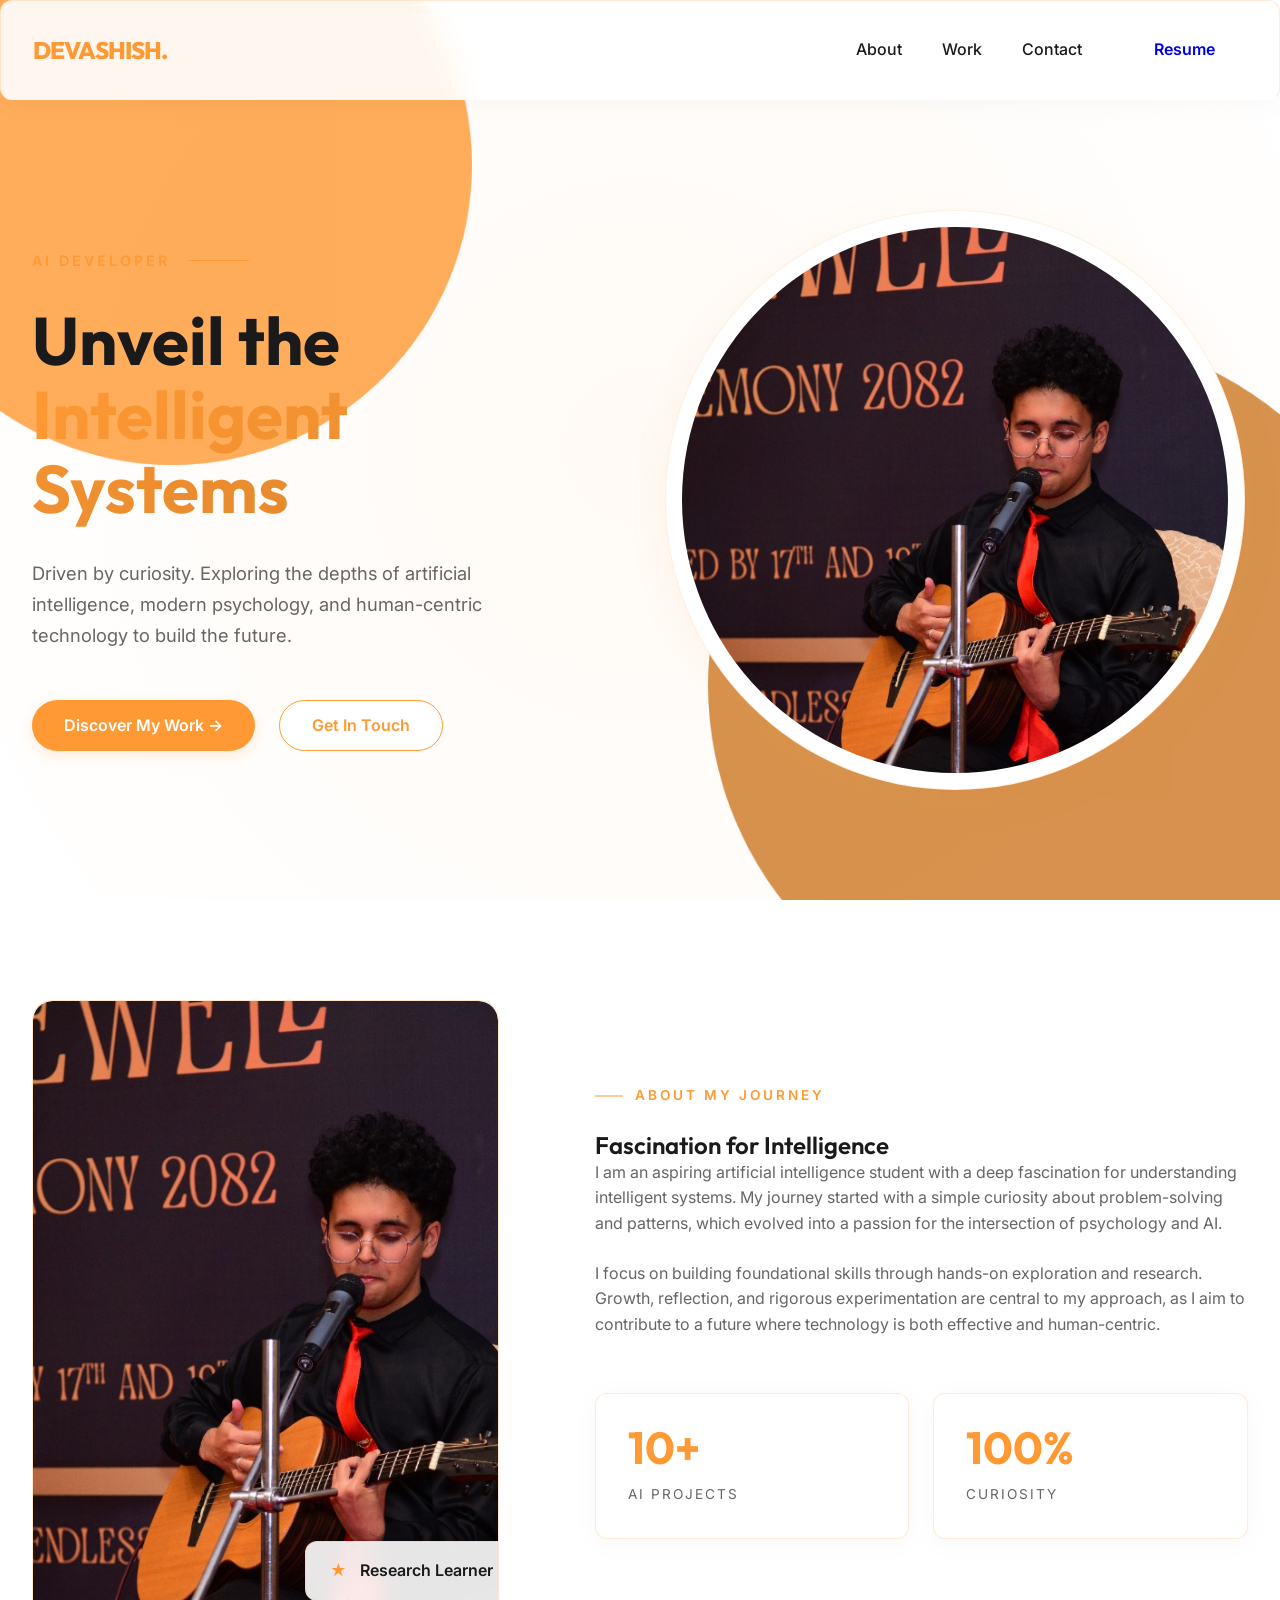
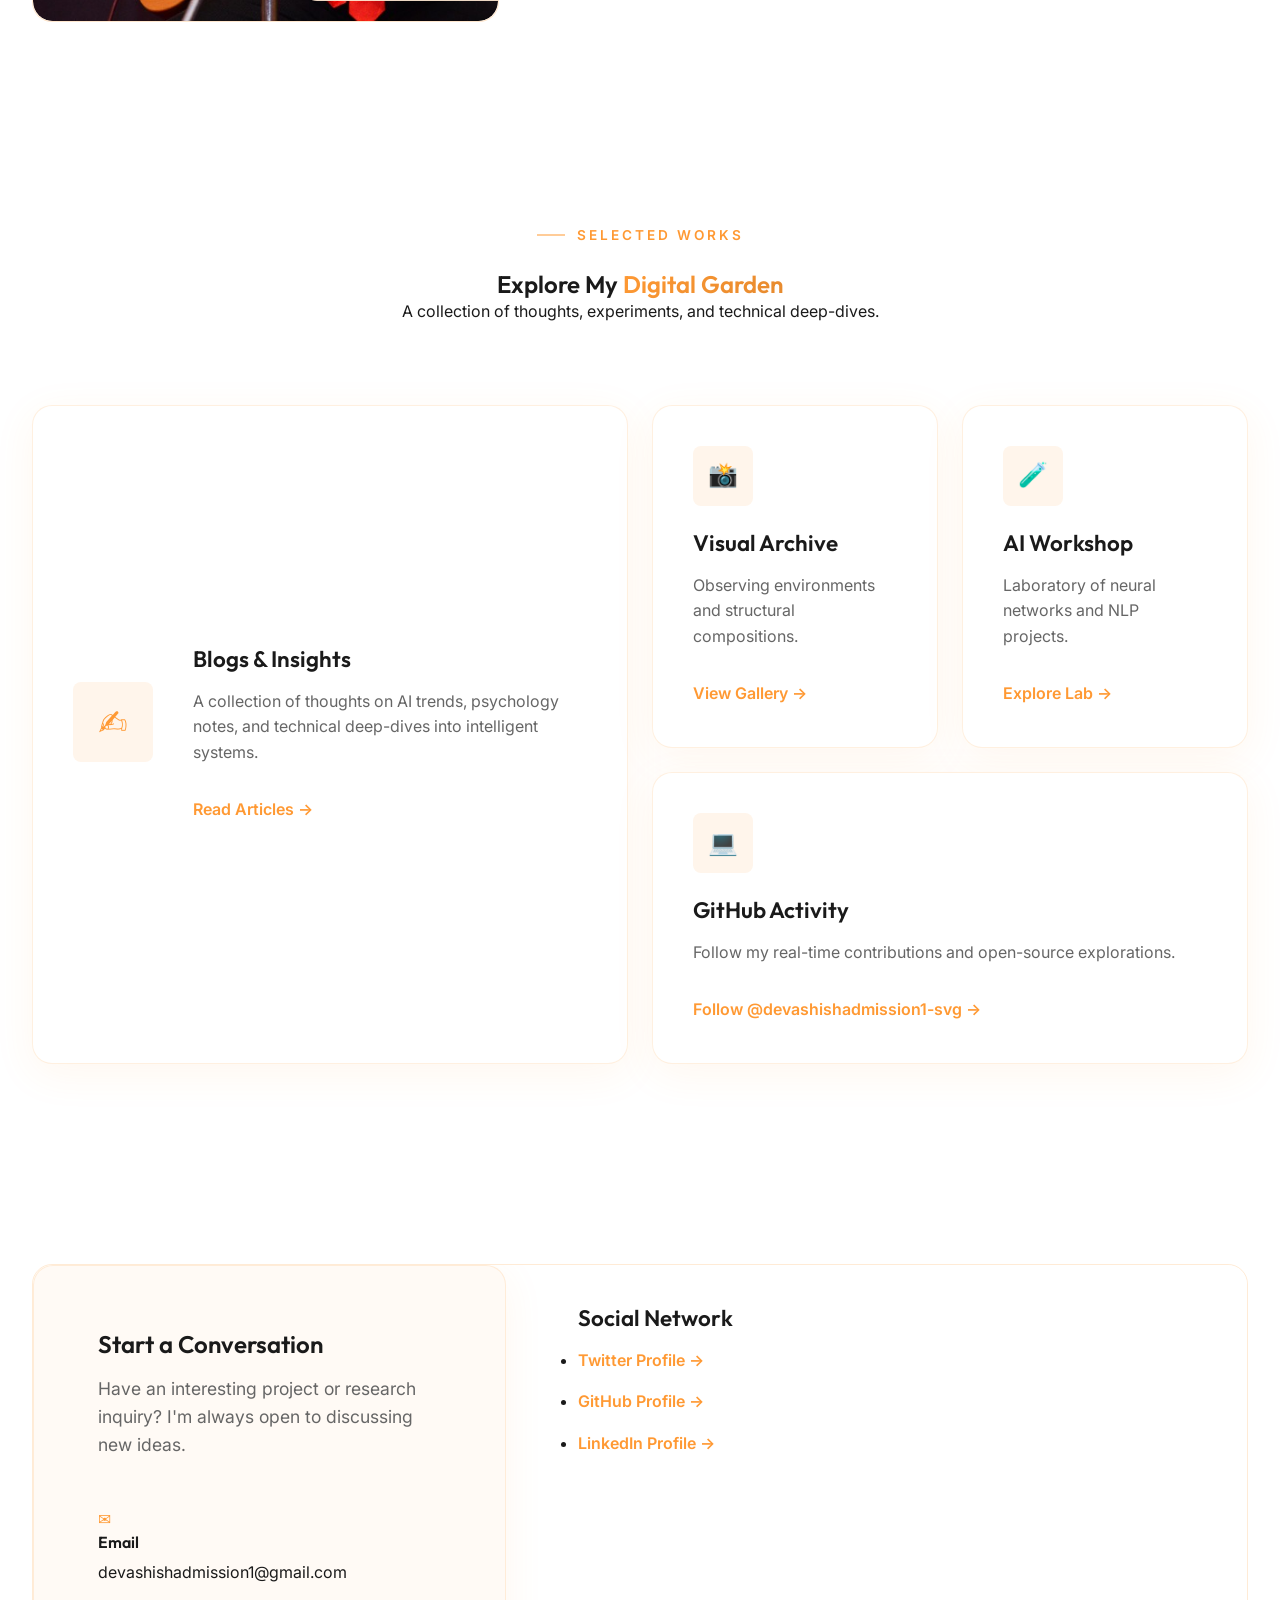
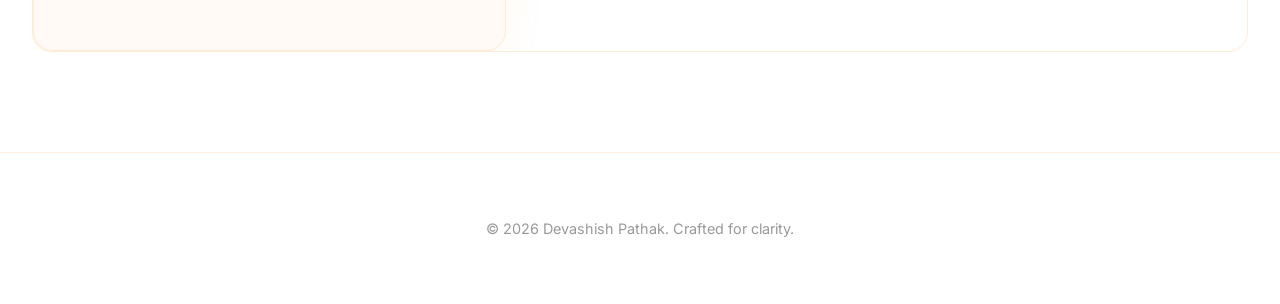
==== index.html @ caf0ba59 "feat: Implement Python-powered admin portal with blog and photo upload capabilities" ====
<!DOCTYPE html>
<html lang="en">

<head>
    <meta charset="UTF-8">
    <meta name="viewport" content="width=device-width, initial-scale=1.0">
    <title>Devashish Pathak | AI Developer & Research Learner</title>
    <meta name="description"
        content="Personal portfolio of Devashish Pathak, an AI Developer and Research Learner exploring intelligent systems.">
    
    <link rel="preconnect" href="https://fonts.googleapis.com">
    <link rel="preconnect" href="https://fonts.gstatic.com" crossorigin>
    <link href="https://fonts.googleapis.com/css2?family=Outfit:wght@400;600;700&family=Inter:wght@400;500;600&display=swap" rel="stylesheet">
    <link rel="stylesheet" href="css/style.css">
</head>

<body>

    <!-- Saffron Floating Orbs Background -->
    <div class="background-effects">
        <div class="glow-orb orb-1"></div>
        <div class="glow-orb orb-2"></div>
        <div class="glow-orb orb-3"></div>
    </div>

    <!-- Navigation -->
    <nav class="navbar glass-effect" id="navbar">
        <div class="nav-content container">
            <a href="#" class="logo">DEVASHISH.</a>
            <div class="nav-links">
                <a href="#about" class="nav-item">About</a>
                <a href="#projects" class="nav-item">Work</a>
                <a href="#contact" class="nav-item">Contact</a>
                <a href="#resume" class="btn btn-res">Resume</a>
            </div>
            <button class="mobile-menu-btn">☰</button>
        </div>
    </nav>

    <!-- Hero Section -->
    <section class="hero" id="home">
        <div class="container hero-container">
            <div class="hero-content">
                <div class="subtitle-wrapper fade-in-up">
                    <span class="subtitle">AI Developer</span>
                    <div class="subtitle-line"></div>
                </div>
                <h1 class="title fade-in-up delay-1">Unveil the <br><span class="text-gradient">Intelligent Systems</span>
                </h1>
                <p class="description fade-in-up delay-2">Driven by curiosity. Exploring the depths of artificial intelligence, modern psychology, and human-centric technology to build the future.</p>
                <div class="hero-actions fade-in-up delay-3">
                    <a href="#projects" class="btn btn-primary">Discover My Work →</a>
                    <a href="#contact" class="btn btn-secondary">Get In Touch</a>
                </div>
            </div>
            <div class="hero-visual fade-in delay-2">
                <div class="image-wrapper bento-card">
                    <img src="assets/devashish.jpg" alt="Devashish Pathak" class="hero-img">
                </div>
            </div>
        </div>
    </section>

    <!-- About Section -->
    <section class="about section-padding" id="about">
        <div class="container relative">
            <div class="about-grid">
                <div class="about-image-col fade-in-up">
                    <div class="image-card glass-border">
                        <img src="assets/devashish.jpg" alt="Devashish Pathak" class="profile-img">
                        <div class="floating-badge glass-effect">
                            <span class="text-saffron">★</span>
                            <span>Research Learner</span>
                        </div>
                    </div>
                </div>
                <div class="about-content fade-in-up delay-1">
                    <span class="section-tag">About My Journey</span>
                    <h2 class="section-title text-left">Fascination for Intelligence</h2>
                    <p class="about-text">
                        I am an aspiring artificial intelligence student with a deep fascination for understanding intelligent systems. My journey started with a simple curiosity about problem-solving and patterns, which evolved into a passion for the intersection of psychology and AI.
                    </p>
                    <p class="about-text">
                        I focus on building foundational skills through hands-on exploration and research. Growth, reflection, and rigorous experimentation are central to my approach, as I aim to contribute to a future where technology is both effective and human-centric.
                    </p>
                    <div class="stats-grid">
                        <div class="stat-box glass-effect">
                            <span class="stat-number">10+</span>
                            <span class="stat-label">AI Projects</span>
                        </div>
                        <div class="stat-box glass-effect">
                            <span class="stat-number">100%</span>
                            <span class="stat-label">Curiosity</span>
                        </div>
                    </div>
                </div>
            </div>
        </div>
    </section>

    <!-- Projects Section -->
    <section class="services section-padding" id="projects">
        <div class="container">
            <div class="section-header text-center fade-in-up">
                <span class="section-tag">Selected Works</span>
                <h2 class="section-title">Explore My <span class="text-gradient">Digital Garden</span></h2>
                <p class="section-desc">A collection of thoughts, experiments, and technical deep-dives.</p>
            </div>

            <div class="bento-grid-services">
                <!-- Large Feature Card -->
                <div class="bento-card service-card-large fade-in-up delay-1">
                    <div class="service-icon">✍️</div>
                    <div class="service-content">
                        <h3>Blogs & Insights</h3>
                        <p>A collection of thoughts on AI trends, psychology notes, and technical deep-dives into intelligent systems.</p>
                        <a href="blog.html" class="service-link">Read Articles →</a>
                    </div>
                </div>

                <!-- Small Grid Items -->
                <div class="bento-card service-card-small fade-in-up delay-2">
                    <div class="service-icon">📸</div>
                    <h3>Visual Archive</h3>
                    <p>Observing environments and structural compositions.</p>
                    <a href="gallery.html" class="service-link">View Gallery →</a>
                </div>

                <div class="bento-card service-card-small fade-in-up delay-3">
                    <div class="service-icon">🧪</div>
                    <h3>AI Workshop</h3>
                    <p>Laboratory of neural networks and NLP projects.</p>
                    <a href="ai-workshop.html" class="service-link">Explore Lab →</a>
                </div>

                <!-- Medium Feature Card -->
                <div class="bento-card service-card-medium fade-in-up delay-4">
                    <div class="service-icon">💻</div>
                    <div class="service-content">
                        <h3>GitHub Activity</h3>
                        <p>Follow my real-time contributions and open-source explorations.</p>
                        <a href="https://github.com/devashishadmission1-svg" target="_blank" class="service-link">Follow @devashishadmission1-svg →</a>
                    </div>
                </div>
            </div>
        </div>
    </section>

    <!-- Contact Section -->
    <section class="contact section-padding" id="contact">
        <div class="container">
            <div class="contact-wrapper glass-border fade-in-up">
                <div class="contact-info">
                    <h2 class="section-title" style="margin-bottom: 1rem; text-align: left;">Start a Conversation</h2>
                    <p class="contact-desc">Have an interesting project or research inquiry? I'm always open to discussing new ideas.</p>
                    <div class="contact-methods">
                        <div class="method">
                            <span class="text-saffron">✉</span>
                            <div>
                                <h4 style="margin-bottom: 0.5rem;">Email</h4>
                                <a href="mailto:devashishadmission1@gmail.com" style="color: var(--text-main); text-decoration: none;">devashishadmission1@gmail.com</a>
                            </div>
                        </div>
                    </div>
                </div>
                
                <div class="bento-card" style="border: none; box-shadow: none;">
                    <h3 style="margin-bottom: 1rem;">Social Network</h3>
                    <ul style="display: flex; flex-direction: column; gap: 1rem;">
                        <li><a href="https://x.com/dewaxishbm" target="_blank" class="service-link">Twitter Profile →</a></li>
                        <li><a href="https://github.com/devashishadmission1-svg" target="_blank" class="service-link">GitHub Profile →</a></li>
                        <li><a href="https://www.linkedin.com/in/devashish-pathak-52a3b330b/" target="_blank" class="service-link">LinkedIn Profile →</a></li>
                    </ul>
                </div>
            </div>
        </div>
    </section>

    <!-- Footer -->
    <footer style="padding: 4rem 0; border-top: 1px solid var(--card-border); text-align: center; color: var(--text-dim); font-size: 0.9rem;">
        <div class="container">
            <p><a href="login.html" style="color: inherit; text-decoration: none;">&copy; 2026 Devashish Pathak</a>. Crafted for clarity.</p>
        </div>
    </footer>

    <script src="js/main.js"></script>
</body>

</html>
---- css/style.css ----
/* ==========================================================================
   Base Styles & Variables (Saffron Minimalist)
   ========================================================================== */

@import url('https://fonts.googleapis.com/css2?family=Outfit:wght@400;600;700&family=Inter:wght@400;500;600&display=swap');

:root {
    /* Clean Saffron Palette */
    --saffron: #FF9933;
    --saffron-hover: #E68A2E;
    --saffron-dark: #CC7722;
    --saffron-light: #FFF5EB;

    --bg-primary: #FFFFFF;
    --bg-secondary: #FFFAF5;
    --bg-tertiary: #FFF2E6;

    /* Text Colors */
    --text-main: #1A1A1A;
    --text-muted: #666666;
    --text-dim: #999999;
    --text-on-saffron: #FFFFFF;

    /* Minimalist UI Tokens */
    --card-bg: #FFFFFF;
    --card-border: rgba(255, 153, 51, 0.15);
    --card-shadow: 0 10px 40px rgba(255, 153, 51, 0.08);

    --glass-bg: rgba(255, 255, 255, 0.9);
    --glass-border: rgba(255, 153, 51, 0.2);
    --glass-blur: blur(12px);

    /* Layout & Typography */
    --font-heading: 'Outfit', -apple-system, sans-serif;
    --font-body: 'Inter', system-ui, -apple-system, sans-serif;

    --container-width: 1300px;
    --border-radius-lg: 20px;
    --border-radius-md: 12px;
    --border-radius-sm: 8px;

    /* Animations & Transitions */
    --transition-smooth: all 0.4s cubic-bezier(0.23, 1, 0.32, 1);
    --transition-fast: all 0.2s ease;
}

* {
    margin: 0;
    padding: 0;
    box-sizing: border-box;
    -webkit-font-smoothing: antialiased;
    -moz-osx-font-smoothing: grayscale;
}

html {
    scroll-behavior: smooth;
    font-size: 16px;
}

body {
    font-family: var(--font-body);
    color: var(--text-main);
    background-color: var(--bg-primary);
    line-height: 1.6;
    overflow-x: hidden;
    position: relative;
}

/* Background Effects (Saffron Glow) */
.background-effects {
    position: fixed;
    top: 0;
    left: 0;
    width: 100vw;
    height: 100vh;
    z-index: -1;
    pointer-events: none;
    background: radial-gradient(circle at 50% 50%, #FFFAF5 0%, #FFFFFF 100%);
    overflow: hidden;
}

.glow-orb {
    position: absolute;
    border-radius: 50%;
    will-change: transform;
    pointer-events: none;
    transform: translateZ(0);
    animation: floatOrb 25s infinite alternate ease-in-out;
}

.orb-1 {
    top: -15%;
    left: -10%;
    width: 600px;
    height: 600px;
    background: var(--saffron);
    opacity: 0.8;
}

.orb-2 {
    bottom: -15%;
    right: -10%;
    width: 700px;
    height: 700px;
    background: var(--saffron-dark);
    animation-delay: -7s;
    opacity: 0.8;
}

.orb-3 {
    top: 30%;
    left: 55%;
    width: 500px;
    height: 500px;
    background: var(--saffron-light);
    animation-delay: -12s;
    opacity: 0.8;
}

@keyframes floatOrb {
    0% { transform: translate(0, 0) scale(1); }
    50% { transform: translate(50px, -50px) scale(1.1); }
    100% { transform: translate(-30px, 40px) scale(0.9); }
}

/* Typography elements */
h1, h2, h3, h4, h5, h6 {
    font-family: var(--font-heading);
    font-weight: 600;
    line-height: 1.2;
}

.text-saffron { color: var(--saffron); }
.text-gradient {
    background: linear-gradient(135deg, var(--saffron), var(--saffron-hover));
    -webkit-background-clip: text;
    background-clip: text;
    -webkit-text-fill-color: transparent;
}

.logo {
    font-size: 1.5rem;
    font-weight: 800;
    letter-spacing: -1px;
    color: var(--saffron);
    text-decoration: none;
    font-family: var(--font-heading);
    transition: var(--transition-smooth);
}

.logo:hover {
    color: var(--saffron-hover);
}

.container {
    max-width: var(--container-width);
    margin: 0 auto;
    padding: 0 2rem;
}

.section-padding {
    padding: 100px 0;
}

/* Glassmorphism System */
.glass-effect {
    background: var(--glass-bg);
    backdrop-filter: var(--glass-blur);
    -webkit-backdrop-filter: var(--glass-blur);
    border: 1px solid var(--glass-border);
    box-shadow: 0 4px 30px rgba(0, 0, 0, 0.03);
    border-radius: var(--border-radius-md);
}

.glass-border {
    border: 1px solid var(--glass-border);
    border-radius: var(--border-radius-lg);
    overflow: hidden;
}

/* Bento Grid Core */
.bento-card {
    background: var(--card-bg);
    border: 1px solid var(--card-border);
    border-radius: var(--border-radius-lg);
    padding: 2.5rem;
    transition: var(--transition-smooth);
    position: relative;
    overflow: hidden;
    display: flex;
    flex-direction: column;
    box-shadow: var(--card-shadow);
}

.bento-card:hover {
    border-color: var(--saffron);
    transform: translateY(-8px);
    box-shadow: 0 20px 50px rgba(255, 153, 51, 0.12);
}

/* Buttons */
.btn {
    display: inline-flex;
    align-items: center;
    justify-content: center;
    padding: 12px 32px;
    font-family: var(--font-body);
    font-weight: 600;
    font-size: 1rem;
    border-radius: 99px;
    text-decoration: none;
    cursor: pointer;
    transition: var(--transition-smooth);
    border: none;
    gap: 12px;
}

.btn-primary {
    background: var(--saffron);
    color: var(--text-on-saffron);
    box-shadow: 0 4px 15px rgba(255, 153, 51, 0.2);
}

.btn-primary:hover {
    transform: translateY(-2px);
    background: var(--saffron-hover);
    box-shadow: 0 8px 25px rgba(255, 153, 51, 0.35);
}

.btn-secondary {
    background: var(--bg-primary);
    color: var(--saffron);
    border: 1px solid var(--saffron);
}

.btn-secondary:hover {
    background: var(--saffron-light);
    transform: translateY(-2px);
}

/* Navigation */
.navbar {
    position: fixed;
    top: 0;
    left: 0;
    width: 100%;
    z-index: 1000;
    padding: 1.5rem 0;
    transition: var(--transition-smooth);
    border-bottom: 1px solid transparent;
}

.navbar.scrolled {
    padding: 1rem 0;
    background: var(--glass-bg);
    backdrop-filter: var(--glass-blur);
    -webkit-backdrop-filter: var(--glass-blur);
    border-bottom: 1px solid var(--card-border);
}

.nav-content {
    display: flex;
    justify-content: space-between;
    align-items: center;
}

.nav-links {
    display: flex;
    gap: 2.5rem;
    align-items: center;
}

.nav-item {
    color: var(--text-main);
    text-decoration: none;
    font-size: 1rem;
    font-weight: 500;
    position: relative;
    transition: var(--transition-fast);
}

.nav-item:hover { color: var(--saffron); }

.nav-item::after {
    content: '';
    position: absolute;
    bottom: -6px;
    left: 0;
    width: 0;
    height: 2px;
    background: var(--saffron);
    transition: var(--transition-smooth);
}

.nav-item:hover::after { width: 100%; }

.mobile-menu-btn {
    display: none;
    font-size: 1.5rem;
    background: transparent;
    cursor: pointer;
    border: none;
}

/* Hero Section */
.hero {
    min-height: 100vh;
    display: flex;
    align-items: center;
    padding-top: 100px;
}

.hero-container {
    display: grid;
    grid-template-columns: 1fr 1.1fr;
    gap: 6rem;
    align-items: center;
}

.subtitle-wrapper {
    display: flex;
    align-items: center;
    gap: 1.2rem;
    margin-bottom: 2rem;
}

.subtitle {
    font-family: var(--font-body);
    color: var(--saffron);
    font-size: 0.9rem;
    text-transform: uppercase;
    letter-spacing: 3px;
    font-weight: 600;
}

.subtitle-line {
    height: 1px;
    width: 60px;
    background: var(--saffron);
}

.title {
    font-size: 4.2rem;
    margin-bottom: 2rem;
    color: var(--text-main);
    line-height: 1.1;
    font-weight: 700;
}

.description {
    font-size: 1.15rem;
    color: var(--text-muted);
    margin-bottom: 3rem;
    max-width: 540px;
    line-height: 1.7;
}

.hero-actions {
    display: flex;
    gap: 1.5rem;
}

.hero-visual {
    position: relative;
    width: 100%;
    max-width: 580px;
    justify-self: center;
}

.hero-visual .image-wrapper {
    aspect-ratio: 1;
    border-radius: 50%;
    padding: 1rem;
}

.hero-img {
    width: 100%;
    height: 100%;
    object-fit: cover;
    border-radius: 50%;
    box-shadow: var(--shadow-lg);
}

/* About Grid */
.about-grid {
    display: grid;
    grid-template-columns: 5fr 7fr;
    gap: 6rem;
    align-items: center;
}

.image-card {
    position: relative;
    border-radius: var(--border-radius-lg);
    background: var(--bg-secondary);
}

.profile-img {
    width: 100%;
    display: block;
    border-radius: inherit;
    object-fit: cover;
    aspect-ratio: 3/4;
}

.floating-badge {
    position: absolute;
    bottom: 20px;
    right: -20px;
    padding: 1rem 1.5rem;
    display: flex;
    align-items: center;
    gap: 0.8rem;
    font-weight: 600;
    z-index: 2;
}

.section-tag {
    display: inline-block;
    color: var(--saffron);
    font-family: var(--font-body);
    text-transform: uppercase;
    letter-spacing: 3px;
    font-size: 0.85rem;
    font-weight: 600;
    margin-bottom: 1.5rem;
    position: relative;
    padding-left: 2.5rem;
}

.section-tag::before {
    content: '';
    position: absolute;
    left: 0;
    top: 50%;
    transform: translateY(-50%);
    width: 1.8rem;
    height: 1px;
    background: var(--saffron);
}

.about-text {
    margin-bottom: 1.5rem;
    color: var(--text-muted);
}

.stats-grid {
    display: grid;
    grid-template-columns: repeat(2, 1fr);
    gap: 1.5rem;
    margin-top: 3.5rem;
}

.stat-box {
    padding: 2rem;
    text-align: left;
}

.stat-number {
    display: block;
    font-family: var(--font-heading);
    font-size: 2.8rem;
    color: var(--saffron);
    font-weight: 700;
    line-height: 1;
    margin-bottom: 0.6rem;
}

.stat-label {
    font-size: 0.85rem;
    color: var(--text-muted);
    text-transform: uppercase;
    letter-spacing: 2px;
}

/* Services / Projects Bento Grid */
.section-header {
    margin-bottom: 5rem;
    text-align: center;
}

.bento-grid-services {
    display: grid;
    grid-template-columns: repeat(4, 1fr);
    grid-template-rows: repeat(2, auto);
    gap: 1.5rem;
}

.service-card-large {
    grid-column: span 2;
    grid-row: span 2;
    display: flex;
    flex-direction: row;
    align-items: center;
    gap: 2.5rem;
}

.service-card-small { grid-column: span 1; }
.service-card-medium { grid-column: span 2; }

.service-icon {
    width: 60px;
    height: 60px;
    border-radius: var(--border-radius-sm);
    background: var(--saffron-light);
    display: flex;
    justify-content: center;
    align-items: center;
    color: var(--saffron);
    font-size: 1.5rem;
    margin-bottom: 1.5rem;
    flex-shrink: 0;
}

.service-card-large .service-icon {
    width: 80px;
    height: 80px;
    font-size: 2.2rem;
}

.bento-card h3 {
    font-size: 1.4rem;
    margin-bottom: 1rem;
    color: var(--text-main);
    font-weight: 600;
}

.bento-card p {
    color: var(--text-muted);
    margin-bottom: 2rem;
    font-size: 1rem;
}

.service-link {
    display: inline-flex;
    align-items: center;
    gap: 0.8rem;
    color: var(--saffron);
    text-decoration: none;
    font-weight: 600;
    transition: var(--transition-smooth);
    margin-top: auto;
}

.service-link:hover { gap: 1.2rem; }

/* Contact Section */
.contact-wrapper {
    display: grid;
    grid-template-columns: 0.8fr 1.2fr;
    gap: 2rem;
}

.contact-info {
    padding: 4rem;
    background: var(--bg-secondary);
    border-radius: var(--border-radius-lg);
    border: 1px solid var(--card-border);
    box-shadow: var(--card-shadow);
}

.contact-desc {
    color: var(--text-muted);
    margin-bottom: 3rem;
    font-size: 1.1rem;
}

.contact-methods {
    display: flex;
    flex-direction: column;
    gap: 2rem;
}

/* Animations */
.fade-in-up {
    animation: fadeInUp 1s forwards;
    opacity: 0;
}

.delay-1 { animation-delay: 0.2s; }
.delay-2 { animation-delay: 0.4s; }
.delay-3 { animation-delay: 0.6s; }

@keyframes fadeInUp {
    from { opacity: 0; transform: translateY(30px); }
    to { opacity: 1; transform: translateY(0); }
}

@keyframes fadeIn {
    from { opacity: 0; }
    to { opacity: 1; }
}

/* Responsive Overrides */
@media (max-width: 1024px) {
    .container { padding: 0 2rem; }
    .hero-container { grid-template-columns: 1fr; text-align: center; gap: 3rem; }
    .subtitle-wrapper { justify-content: center; }
    .hero-actions { justify-content: center; }
    .about-grid { grid-template-columns: 1fr; }
    .bento-grid-services { grid-template-columns: repeat(2, 1fr); }
    .contact-wrapper { grid-template-columns: 1fr; }
}

@media (max-width: 768px) {
    .bento-grid-services { grid-template-columns: 1fr; }
    .service-card-large, .service-card-medium { grid-column: span 1; flex-direction: column; align-items: flex-start; }
    .title { font-size: 3rem; }
}

/* ==========================================================================
   Dashboard & Admin Portal Styles
   ========================================================================== */

.minimal-input, .minimal-textarea {
    width: 100%;
    padding: 1.2rem 1.5rem;
    border: 1px solid var(--card-border);
    border-radius: var(--border-radius-md);
    background: var(--bg-secondary);
    font-family: var(--font-body);
    font-size: 1rem;
    color: var(--text-main);
    transition: var(--transition-smooth);
    outline: none;
}

.minimal-input:focus, .minimal-textarea:focus {
    border-color: var(--saffron);
    background: var(--bg-primary);
    box-shadow: 0 0 0 4px rgba(255, 153, 51, 0.1);
}

.dashboard-container {
    max-width: 900px;
    margin: 4rem auto;
    padding: 3rem;
    background: var(--card-bg);
    border-radius: var(--border-radius-lg);
    box-shadow: var(--card-shadow);
    border: 1px solid var(--card-border);
}

.stats-overview {
    display: grid;
    grid-template-columns: repeat(auto-fit, minmax(200px, 1fr));
    gap: 1.5rem;
    margin-bottom: 3rem;
}

.stat-card {
    padding: 2rem;
    background: var(--bg-secondary);
    border-radius: var(--border-radius-md);
    text-align: center;
    border: 1px solid var(--card-border);
}

.stat-card h4 {
    font-size: 0.85rem;
    color: var(--text-dim);
    text-transform: uppercase;
    letter-spacing: 1px;
    margin-bottom: 0.5rem;
}

.stat-card .value {
    font-size: 2rem;
    font-weight: 700;
    color: var(--saffron);
}

.tab-btn {
    padding: 1rem 2rem;
    background: transparent;
    border: none;
    border-bottom: 2px solid transparent;
    color: var(--text-muted);
    font-weight: 600;
    cursor: pointer;
    transition: var(--transition-fast);
}

.tab-btn.active {
    color: var(--saffron);
    border-bottom-color: var(--saffron);
}

.tab-content {
    display: none;
    padding-top: 2rem;
}

.tab-content.active {
    display: block;
    animation: fadeIn 0.5s ease;
}

.mesh-bg {
    position: fixed;
    top: 0;
    left: 0;
    width: 100vw;
    height: 100vh;
    z-index: -1;
    overflow: hidden;
    background: radial-gradient(circle at 50% 50%, #fff 0%, #fffaf5 100%);
}

.mesh-circle {
    position: absolute;
    filter: blur(100px);
    opacity: 0.4;
    border-radius: 50%;
    animation: meshFlow 20s infinite alternate;
}

.circle-1 { top: -10%; left: -10%; width: 500px; height: 500px; background: var(--saffron); }
.circle-2 { bottom: -10%; right: -10%; width: 600px; height: 600px; background: var(--saffron-dark); animation-delay: -5s; }
.circle-3 { top: 30%; left: 50%; width: 400px; height: 400px; background: var(--saffron-light); animation-delay: -10s; }

@keyframes meshFlow {
    from { transform: translate(0, 0) scale(1); }
    to { transform: translate(100px, 100px) scale(1.2); }
}
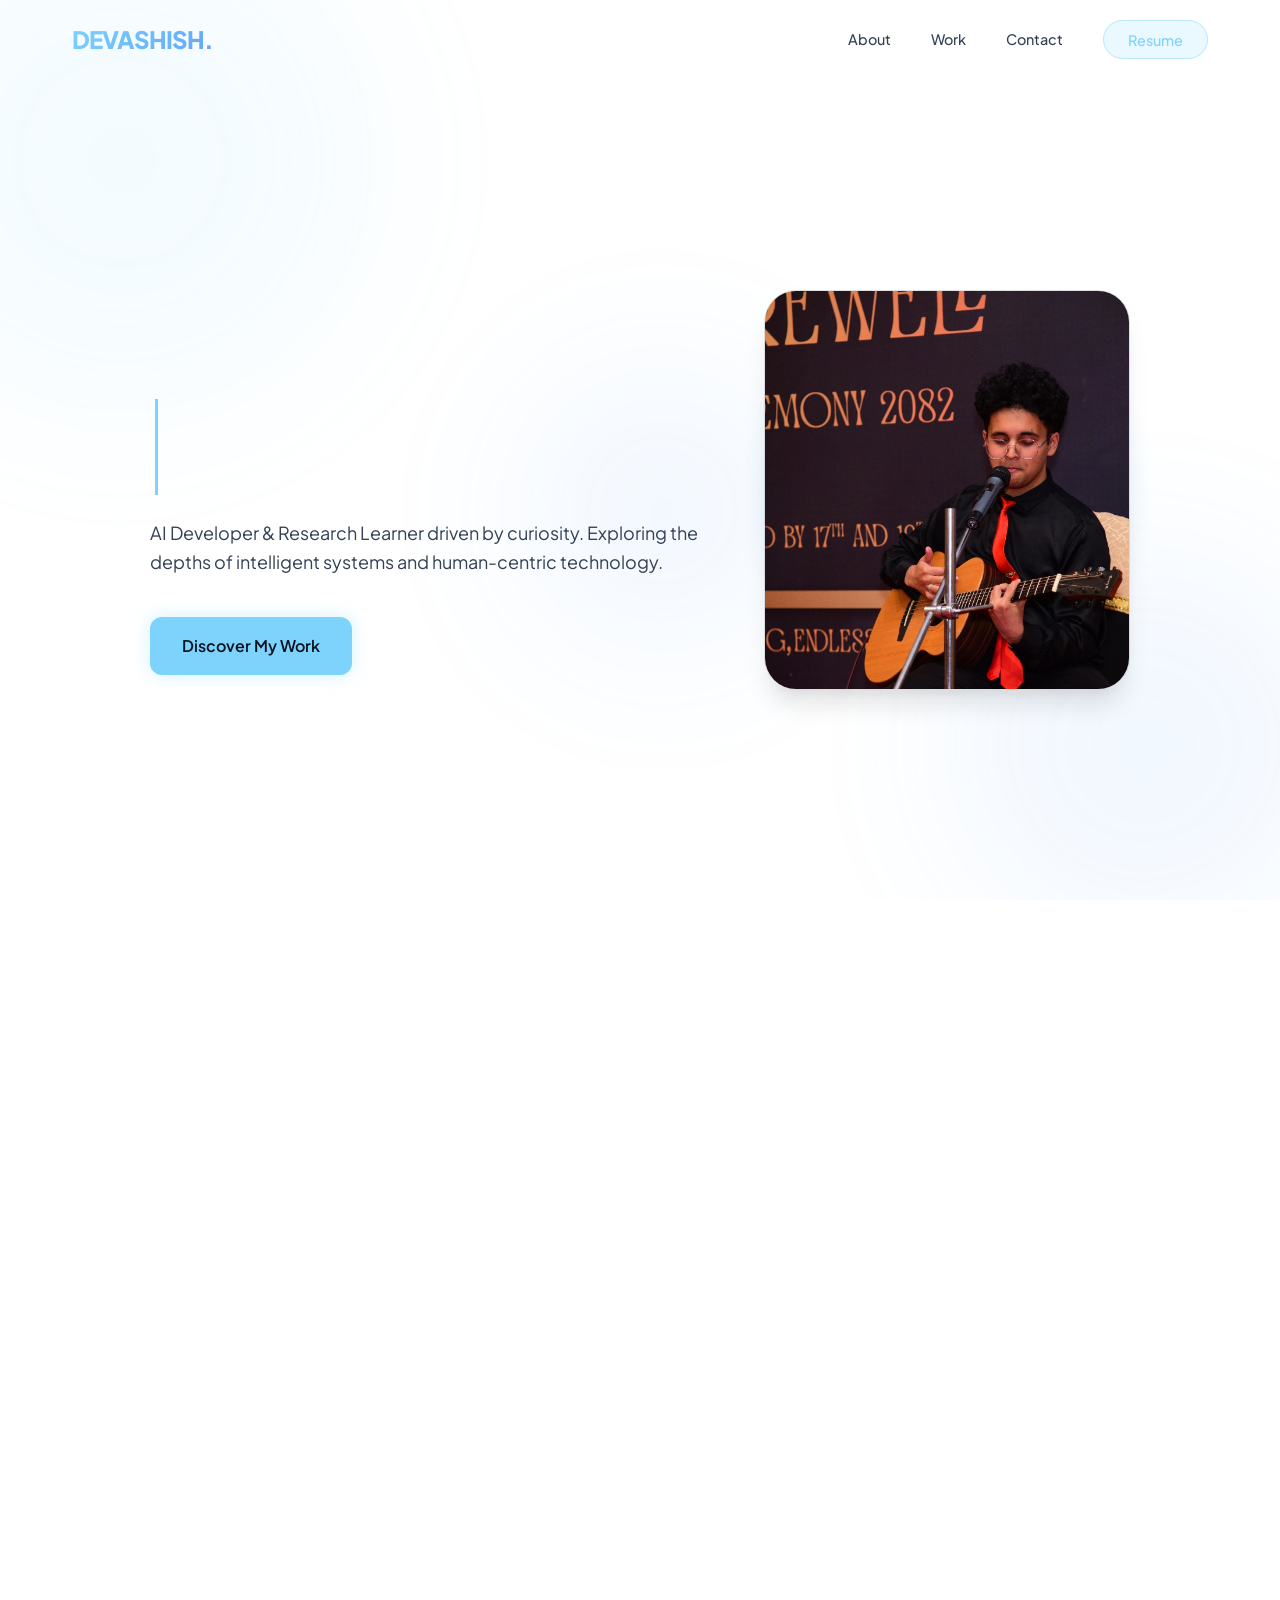
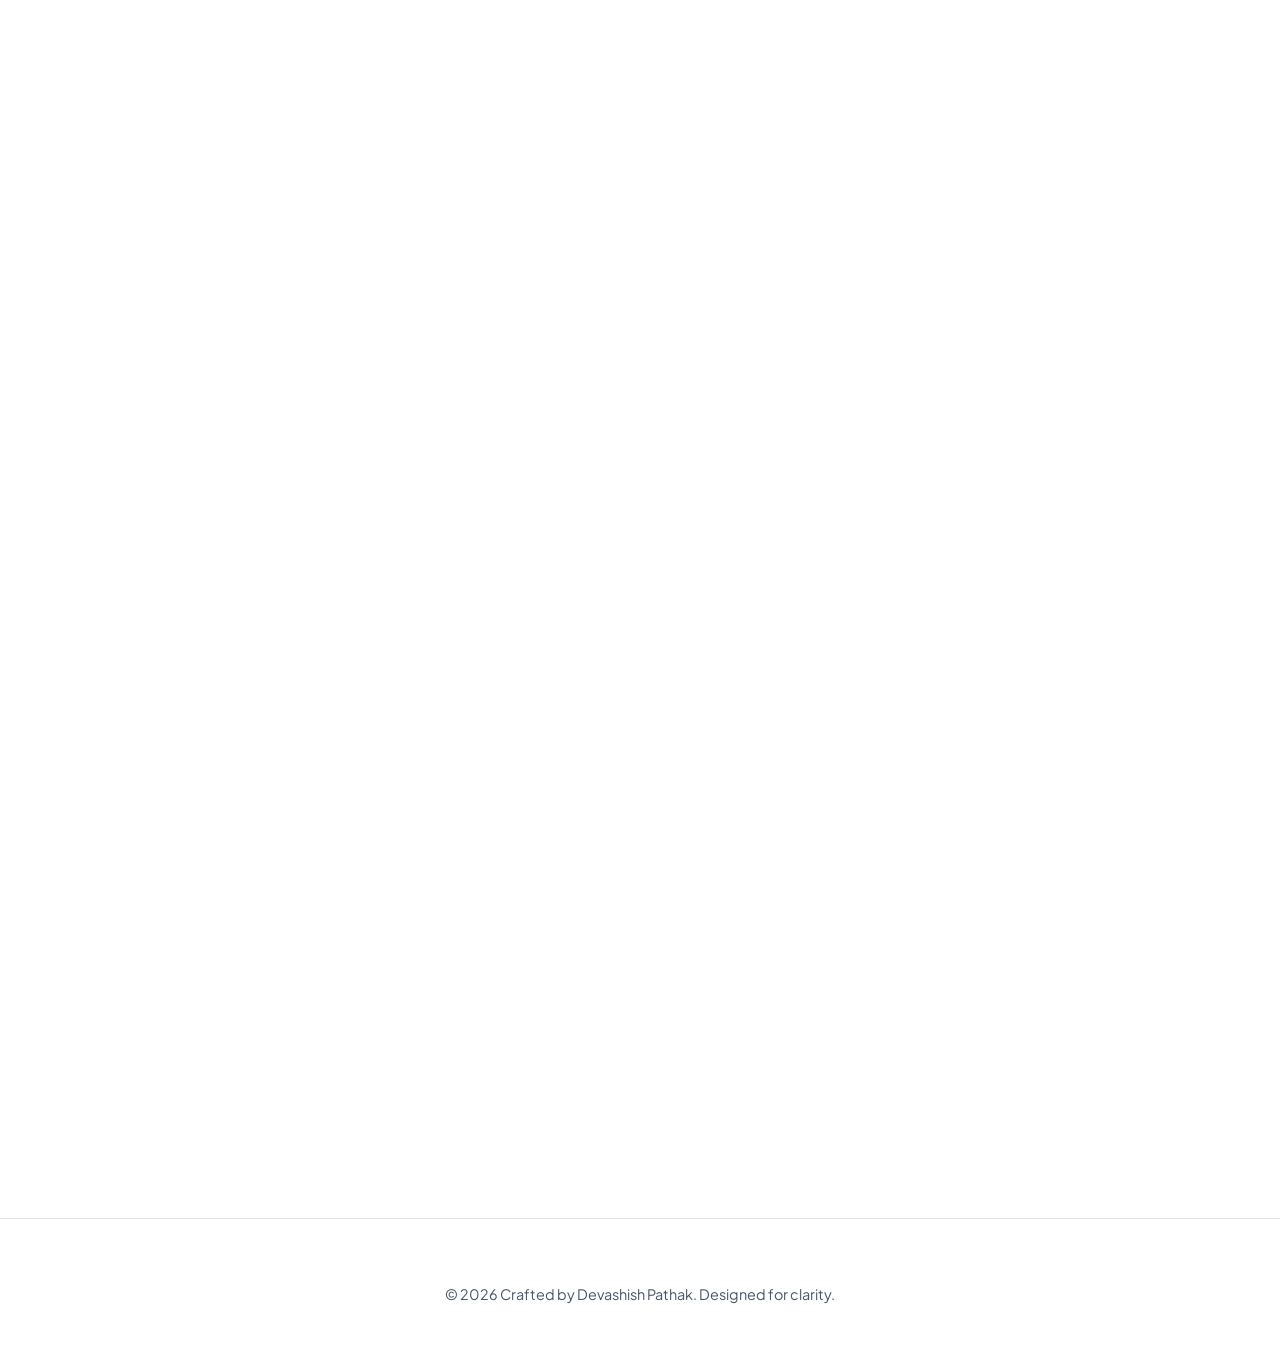
==== commit 16faa286: "chore: Revert UI changes to existing pages and isolate admin styles" ====
--- a/index.html
+++ b/index.html
@@ -8,181 +8,217 @@
     <meta name="description"
         content="Personal portfolio of Devashish Pathak, an AI Developer and Research Learner exploring intelligent systems.">
     
-    <link rel="preconnect" href="https://fonts.googleapis.com">
-    <link rel="preconnect" href="https://fonts.gstatic.com" crossorigin>
-    <link href="https://fonts.googleapis.com/css2?family=Outfit:wght@400;600;700&family=Inter:wght@400;500;600&display=swap" rel="stylesheet">
+    <!-- Open Graph / Social Media -->
+    <meta property="og:type" content="website">
+    <meta property="og:title" content="Devashish Pathak | AI Developer">
+    <meta property="og:description" content="Exploring the intersection of AI, psychology, and intelligent systems.">
+    
     <link rel="stylesheet" href="css/style.css">
 </head>
 
 <body>
 
-    <!-- Saffron Floating Orbs Background -->
-    <div class="background-effects">
-        <div class="glow-orb orb-1"></div>
-        <div class="glow-orb orb-2"></div>
-        <div class="glow-orb orb-3"></div>
+    <!-- Scroll Progress Bar -->
+    <div id="scroll-progress-container" style="position: fixed; top: 0; left: 0; width: 100%; height: 4px; z-index: 2000; background: transparent;">
+        <div id="scroll-progress-bar" style="width: 0%; height: 100%; background: var(--primary); box-shadow: 0 0 10px var(--primary-glow); transition: width 0.1s ease-out;"></div>
     </div>
 
+    <!-- Animated Mesh Background -->
+    <div class="mesh-bg">
+        <div class="mesh-circle circle-1"></div>
+        <div class="mesh-circle circle-2"></div>
+        <div class="mesh-circle circle-3"></div>
+    </div>
+
     <!-- Navigation -->
-    <nav class="navbar glass-effect" id="navbar">
-        <div class="nav-content container">
+    <nav class="navbar">
+        <div class="container">
             <a href="#" class="logo">DEVASHISH.</a>
-            <div class="nav-links">
-                <a href="#about" class="nav-item">About</a>
-                <a href="#projects" class="nav-item">Work</a>
-                <a href="#contact" class="nav-item">Contact</a>
-                <a href="#resume" class="btn btn-res">Resume</a>
-            </div>
-            <button class="mobile-menu-btn">☰</button>
+            <ul class="nav-links">
+                <li><a href="#about">About</a></li>
+                <li><a href="#projects">Work</a></li>
+                <li><a href="#contact">Contact</a></li>
+                <li><a href="#resume" class="btn-res">Resume</a></li>
+            </ul>
         </div>
     </nav>
 
     <!-- Hero Section -->
-    <section class="hero" id="home">
-        <div class="container hero-container">
-            <div class="hero-content">
-                <div class="subtitle-wrapper fade-in-up">
-                    <span class="subtitle">AI Developer</span>
-                    <div class="subtitle-line"></div>
-                </div>
-                <h1 class="title fade-in-up delay-1">Unveil the <br><span class="text-gradient">Intelligent Systems</span>
-                </h1>
-                <p class="description fade-in-up delay-2">Driven by curiosity. Exploring the depths of artificial intelligence, modern psychology, and human-centric technology to build the future.</p>
-                <div class="hero-actions fade-in-up delay-3">
-                    <a href="#projects" class="btn btn-primary">Discover My Work →</a>
-                    <a href="#contact" class="btn btn-secondary">Get In Touch</a>
-                </div>
-            </div>
-            <div class="hero-visual fade-in delay-2">
-                <div class="image-wrapper bento-card">
-                    <img src="assets/devashish.jpg" alt="Devashish Pathak" class="hero-img">
-                </div>
-            </div>
-        </div>
-    </section>
+    <header id="hero" class="hero-section">
+        <div class="container">
+            <div class="hero-flex-wrapper">
+                <div class="hero-text-content fade-in-up">
+                    <h1 class="hero-title">
+                        <span id="type-text-1"></span><br>
+                        <span id="type-text-2" class="highlight"></span>
+                        <span class="typing-cursor"></span>
+                    </h1>
+                    <p class="hero-subtitle">
+                        AI Developer & Research Learner driven by curiosity. 
+                        Exploring the depths of intelligent systems and human-centric technology.
+                    </p>
+                    <div class="hero-actions">
+                        <a href="#projects" class="btn btn-primary">Discover My Work</a>
+                    </div>
+                </div>
+                <div class="hero-image-container fade-in" style="animation-delay: 0.4s;">
+                    <img src="assets/devashish.jpg" alt="Devashish Pathak" class="profile-img">
+                </div>
+            </div>
+        </div>
+    </header>
 
     <!-- About Section -->
-    <section class="about section-padding" id="about">
-        <div class="container relative">
-            <div class="about-grid">
-                <div class="about-image-col fade-in-up">
-                    <div class="image-card glass-border">
-                        <img src="assets/devashish.jpg" alt="Devashish Pathak" class="profile-img">
-                        <div class="floating-badge glass-effect">
-                            <span class="text-saffron">★</span>
-                            <span>Research Learner</span>
+    <section id="about" class="section">
+        <div class="container">
+            <h2 class="section-title animate-on-scroll">About My Journey</h2>
+            <div class="project-card animate-on-scroll">
+                <p style="font-size: 1.1rem; line-height: 1.8;">
+                    I am an aspiring artificial intelligence student with a deep fascination for understanding
+                    intelligent systems. My journey started with a simple curiosity about problem-solving and patterns, 
+                    which evolved into a passion for the intersection of psychology and AI. 
+                </p>
+                <p style="font-size: 1.1rem; line-height: 1.8; margin-top: 1rem;">
+                    I focus on building foundational skills through hands-on exploration and research. 
+                    Growth, reflection, and rigorous experimentation are central to my approach, 
+                    as I aim to contribute to a future where technology is both effective and human-centric.
+                </p>
+            </div>
+        </div>
+    </section>
+
+    <!-- Projects Section -->
+    <section id="projects" class="section">
+        <div class="container">
+            <h2 class="section-title animate-on-scroll">Selected Works</h2>
+            <div class="projects-grid">
+                <!-- Project 1 -->
+                <article class="project-card animate-on-scroll">
+                    <h3>Blogs & Insights</h3>
+                    <p>A collection of thoughts on AI trends, psychology notes, and technical deep-dives into intelligent systems.</p>
+                    <a href="blog.html" class="link-arrow">Read Articles &rarr;</a>
+                </article>
+
+                <!-- Project 2 -->
+                <article class="project-card animate-on-scroll">
+                    <h3>Visual Archive</h3>
+                    <p>Observing environments and structural compositions through minimalist photography. A study in focus and detail.</p>
+                    <a href="gallery.html" class="link-arrow">View Gallery &rarr;</a>
+                </article>
+
+                <!-- Project 3 -->
+                <article class="project-card animate-on-scroll">
+                    <h3>AI Workshop</h3>
+                    <p>A laboratory of neural network experiments, NLP projects, and computer vision research implementations.</p>
+                    <a href="ai-workshop.html" class="link-arrow">Explore Lab &rarr;</a>
+                </article>
+
+                <!-- GitHub Integration Card (Enhanced Addition) -->
+                <article id="github-stats-card" class="project-card animate-on-scroll" style="display: none; border: 1px solid var(--primary-glow); background: rgba(125, 211, 252, 0.08);">
+                    <h3>GitHub Activity</h3>
+                    <div id="gh-stats-content">
+                        <p>Loading real-time contributions...</p>
+                    </div>
+                    <a href="https://github.com/devashishadmission1-svg" target="_blank" class="link-arrow">Follow @devashishadmission1-svg &rarr;</a>
+                </article>
+            </div>
+        </div>
+    </section>
+
+    <!-- Resume Section -->
+    <section id="resume" class="section">
+        <div class="container">
+            <h2 class="section-title animate-on-scroll">Professional Path</h2>
+            
+            <div class="resume-container animate-on-scroll">
+                <header class="resume-header">
+                    <h3>Devashish Pathak</h3>
+                    <p class="role">AI Developer & Research Learner</p>
+                    <p style="color: var(--text-dim); margin-bottom: 2rem;">Kirtipur-1, Kathmandu, Nepal | devashishadmission1@gmail.com</p>
+                </header>
+
+                <div class="resume-section">
+                    <h3>Experience</h3>
+
+                    <div class="resume-item">
+                        <div class="item-header">
+                            <h4>Full Stack Web Developer (Self-Employed)</h4>
+                            <span class="date">2025 – Present</span>
                         </div>
-                    </div>
-                </div>
-                <div class="about-content fade-in-up delay-1">
-                    <span class="section-tag">About My Journey</span>
-                    <h2 class="section-title text-left">Fascination for Intelligence</h2>
-                    <p class="about-text">
-                        I am an aspiring artificial intelligence student with a deep fascination for understanding intelligent systems. My journey started with a simple curiosity about problem-solving and patterns, which evolved into a passion for the intersection of psychology and AI.
-                    </p>
-                    <p class="about-text">
-                        I focus on building foundational skills through hands-on exploration and research. Growth, reflection, and rigorous experimentation are central to my approach, as I aim to contribute to a future where technology is both effective and human-centric.
-                    </p>
-                    <div class="stats-grid">
-                        <div class="stat-box glass-effect">
-                            <span class="stat-number">10+</span>
-                            <span class="stat-label">AI Projects</span>
+                        <div class="company">Focus: Full-Stack Web Development & Performance Optimization</div>
+                        <ul>
+                            <li>Designing and developing responsive, user-centric web applications with a focus on performance and usability.</li>
+                            <li>Building and maintaining scalable front-end and back-end systems using modern web technologies.</li>
+                            <li>Implementing optimized data handling and API integration workflows to improve application efficiency and reliability.</li>
+                            <li>Translating client requirements into functional, production-ready digital products.</li>
+                            <li>Continuously improving development practices through experimentation with new frameworks, tools, and architectures.</li>
+                        </ul>
+                    </div>
+                </div>
+
+                <div class="resume-section">
+                    <h3>Education</h3>
+                    <div class="resume-item">
+                        <div class="item-header">
+                            <h4>B.Tech in Artificial Intelligence</h4>
+                            <span class="date">2025 - Present</span>
                         </div>
-                        <div class="stat-box glass-effect">
-                            <span class="stat-number">100%</span>
-                            <span class="stat-label">Curiosity</span>
+                        <div class="company">National Institute of Engineering and Technology (NIET)</div>
+                    </div>
+                    
+                    <div class="resume-item">
+                        <div class="item-header">
+                            <h4>SLC (+2 Science)</h4>
+                            <span class="date">2023 - 2025</span>
                         </div>
-                    </div>
-                </div>
-            </div>
-        </div>
-    </section>
-
-    <!-- Projects Section -->
-    <section class="services section-padding" id="projects">
-        <div class="container">
-            <div class="section-header text-center fade-in-up">
-                <span class="section-tag">Selected Works</span>
-                <h2 class="section-title">Explore My <span class="text-gradient">Digital Garden</span></h2>
-                <p class="section-desc">A collection of thoughts, experiments, and technical deep-dives.</p>
-            </div>
-
-            <div class="bento-grid-services">
-                <!-- Large Feature Card -->
-                <div class="bento-card service-card-large fade-in-up delay-1">
-                    <div class="service-icon">✍️</div>
-                    <div class="service-content">
-                        <h3>Blogs & Insights</h3>
-                        <p>A collection of thoughts on AI trends, psychology notes, and technical deep-dives into intelligent systems.</p>
-                        <a href="blog.html" class="service-link">Read Articles →</a>
-                    </div>
-                </div>
-
-                <!-- Small Grid Items -->
-                <div class="bento-card service-card-small fade-in-up delay-2">
-                    <div class="service-icon">📸</div>
-                    <h3>Visual Archive</h3>
-                    <p>Observing environments and structural compositions.</p>
-                    <a href="gallery.html" class="service-link">View Gallery →</a>
-                </div>
-
-                <div class="bento-card service-card-small fade-in-up delay-3">
-                    <div class="service-icon">🧪</div>
-                    <h3>AI Workshop</h3>
-                    <p>Laboratory of neural networks and NLP projects.</p>
-                    <a href="ai-workshop.html" class="service-link">Explore Lab →</a>
-                </div>
-
-                <!-- Medium Feature Card -->
-                <div class="bento-card service-card-medium fade-in-up delay-4">
-                    <div class="service-icon">💻</div>
-                    <div class="service-content">
-                        <h3>GitHub Activity</h3>
-                        <p>Follow my real-time contributions and open-source explorations.</p>
-                        <a href="https://github.com/devashishadmission1-svg" target="_blank" class="service-link">Follow @devashishadmission1-svg →</a>
-                    </div>
+                        <div class="company">Kathmandu Model Secondary School</div>
+                    </div>
+                </div>
+
+                <div class="resume-section">
+                    <h3>Core Competencies</h3>
+                    <ul class="skills-list">
+                        <li>Neural Networks</li>
+                        <li>Cognitive Science</li>
+                        <li>Research Methodology</li>
+                        <li>Python & JS</li>
+                        <li>UI/UX Strategy</li>
+                        <li>System Design</li>
+                    </ul>
+                </div>
+
+                <div style="margin-top: 3rem; text-align: center;">
+                    <a href="#" class="btn btn-primary" onclick="window.print()">Download Portfolio PDF</a>
                 </div>
             </div>
         </div>
     </section>
 
     <!-- Contact Section -->
-    <section class="contact section-padding" id="contact">
-        <div class="container">
-            <div class="contact-wrapper glass-border fade-in-up">
-                <div class="contact-info">
-                    <h2 class="section-title" style="margin-bottom: 1rem; text-align: left;">Start a Conversation</h2>
-                    <p class="contact-desc">Have an interesting project or research inquiry? I'm always open to discussing new ideas.</p>
-                    <div class="contact-methods">
-                        <div class="method">
-                            <span class="text-saffron">✉</span>
-                            <div>
-                                <h4 style="margin-bottom: 0.5rem;">Email</h4>
-                                <a href="mailto:devashishadmission1@gmail.com" style="color: var(--text-main); text-decoration: none;">devashishadmission1@gmail.com</a>
-                            </div>
-                        </div>
-                    </div>
-                </div>
-                
-                <div class="bento-card" style="border: none; box-shadow: none;">
-                    <h3 style="margin-bottom: 1rem;">Social Network</h3>
-                    <ul style="display: flex; flex-direction: column; gap: 1rem;">
-                        <li><a href="https://x.com/dewaxishbm" target="_blank" class="service-link">Twitter Profile →</a></li>
-                        <li><a href="https://github.com/devashishadmission1-svg" target="_blank" class="service-link">GitHub Profile →</a></li>
-                        <li><a href="https://www.linkedin.com/in/devashish-pathak-52a3b330b/" target="_blank" class="service-link">LinkedIn Profile →</a></li>
-                    </ul>
+    <section id="contact" class="section">
+        <div class="container">
+            <h2 class="section-title animate-on-scroll">Start a Conversation</h2>
+            <div class="contact-content animate-on-scroll">
+                <p>Have an interesting project or research inquiry? I'm always open to discussing new ideas.</p>
+                <a href="mailto:devashishadmission1@gmail.com" class="email-link">devashishadmission1@gmail.com</a>
+
+                <div class="social-links">
+                    <a href="https://x.com/dewaxishbm" target="_blank">Twitter</a>
+                    <a href="https://github.com/devashishadmission1-svg" target="_blank">GitHub</a>
+                    <a href="https://www.linkedin.com/in/devashish-pathak-52a3b330b/" target="_blank">LinkedIn</a>
                 </div>
             </div>
         </div>
     </section>
 
     <!-- Footer -->
-    <footer style="padding: 4rem 0; border-top: 1px solid var(--card-border); text-align: center; color: var(--text-dim); font-size: 0.9rem;">
-        <div class="container">
-            <p><a href="login.html" style="color: inherit; text-decoration: none;">&copy; 2026 Devashish Pathak</a>. Crafted for clarity.</p>
+    <footer>
+        <div class="container">
+            <p>&copy; 2026 Crafted by <a href="login.html" style="color: var(--text-dim);">Devashish Pathak</a>. Designed for clarity.</p>
         </div>
     </footer>
 
+    <script src="js/script.js"></script>
     <script src="js/main.js"></script>
 </body>
 
--- a/css/style.css
+++ b/css/style.css
@@ -1,49 +1,39 @@
-/* ==========================================================================
-   Base Styles & Variables (Saffron Minimalist)
-   ========================================================================== */
-
-@import url('https://fonts.googleapis.com/css2?family=Outfit:wght@400;600;700&family=Inter:wght@400;500;600&display=swap');
+@import url('https://fonts.googleapis.com/css2?family=Plus+Jakarta+Sans:wght@300;400;500;600;700;800&display=swap');
 
 :root {
-    /* Clean Saffron Palette */
-    --saffron: #FF9933;
-    --saffron-hover: #E68A2E;
-    --saffron-dark: #CC7722;
-    --saffron-light: #FFF5EB;
-
-    --bg-primary: #FFFFFF;
-    --bg-secondary: #FFFAF5;
-    --bg-tertiary: #FFF2E6;
-
-    /* Text Colors */
-    --text-main: #1A1A1A;
-    --text-muted: #666666;
-    --text-dim: #999999;
-    --text-on-saffron: #FFFFFF;
-
-    /* Minimalist UI Tokens */
-    --card-bg: #FFFFFF;
-    --card-border: rgba(255, 153, 51, 0.15);
-    --card-shadow: 0 10px 40px rgba(255, 153, 51, 0.08);
-
-    --glass-bg: rgba(255, 255, 255, 0.9);
-    --glass-border: rgba(255, 153, 51, 0.2);
-    --glass-blur: blur(12px);
-
-    /* Layout & Typography */
-    --font-heading: 'Outfit', -apple-system, sans-serif;
-    --font-body: 'Inter', system-ui, -apple-system, sans-serif;
-
-    --container-width: 1300px;
-    --border-radius-lg: 20px;
-    --border-radius-md: 12px;
-    --border-radius-sm: 8px;
-
-    /* Animations & Transitions */
-    --transition-smooth: all 0.4s cubic-bezier(0.23, 1, 0.32, 1);
-    --transition-fast: all 0.2s ease;
-}
-
+    /* Color Palette - White / Slight Light Blue / Black */
+    --bg-main: #ffffff;
+    --bg-card: rgba(147, 197, 253, 0.18);
+    --bg-navbar: rgba(255, 255, 255, 0.86);
+
+    --primary: #7dd3fc;
+    --primary-glow: rgba(125, 211, 252, 0.45);
+    --accent: #60a5fa;
+    --accent-glow: rgba(96, 165, 250, 0.35);
+
+    --text-main: #0b1220;
+    --text-muted: #334155;
+    --text-dim: #475569;
+
+    --border-subtle: rgba(2, 6, 23, 0.12);
+    --border-glow: rgba(125, 211, 252, 0.45);
+    
+    /* Typography */
+    --font-sans: 'Plus Jakarta Sans', system-ui, -apple-system, sans-serif;
+    
+    /* Shadows */
+    --shadow-sm: 0 1px 2px 0 rgba(0, 0, 0, 0.05);
+    --shadow-md: 0 4px 6px -1px rgba(0, 0, 0, 0.1), 0 2px 4px -1px rgba(0, 0, 0, 0.06);
+    --shadow-lg: 0 10px 15px -3px rgba(0, 0, 0, 0.1), 0 4px 6px -2px rgba(0, 0, 0, 0.05);
+    --shadow-xl: 0 20px 25px -5px rgba(0, 0, 0, 0.1), 0 10px 10px -5px rgba(0, 0, 0, 0.04);
+    --shadow-neon: 0 0 18px rgba(125, 211, 252, 0.35);
+    
+    /* Animation */
+    --transition: cubic-bezier(0.4, 0, 0.2, 1);
+    --anim-speed: 0.6s;
+}
+
+/* --- Base & Resets --- */
 * {
     margin: 0;
     padding: 0;
@@ -58,210 +48,215 @@
 }
 
 body {
-    font-family: var(--font-body);
+    background-color: var(--bg-main);
     color: var(--text-main);
-    background-color: var(--bg-primary);
+    font-family: var(--font-sans);
     line-height: 1.6;
     overflow-x: hidden;
     position: relative;
 }
 
-/* Background Effects (Saffron Glow) */
-.background-effects {
+/* --- Cursor Responsive UI --- */
+.cursor-glow {
+    position: fixed;
+    left: 0;
+    top: 0;
+    width: 560px;
+    height: 560px;
+    border-radius: 50%;
+    pointer-events: none;
+    z-index: 0;
+    opacity: 0;
+    transform: translate3d(-9999px, -9999px, 0);
+    background: radial-gradient(circle at center, rgba(125, 211, 252, 0.22), rgba(125, 211, 252, 0.10) 35%, transparent 65%);
+    filter: blur(2px);
+    transition: opacity 260ms var(--transition);
+    will-change: transform;
+}
+
+body.cursor-active .cursor-glow {
+    opacity: 1;
+}
+
+/* Ensure cursor glow stays behind content but above mesh background */
+.mesh-bg { z-index: -2; }
+
+/* 3D tilt + magnetic feel on hover */
+.cursor-tilt {
+    transform-style: preserve-3d;
+    will-change: transform;
+    transition: transform 220ms var(--transition), box-shadow 220ms var(--transition), border-color 220ms var(--transition);
+}
+
+.cursor-tilt.is-tilting {
+    transform:
+        perspective(900px)
+        rotateX(var(--rx, 0deg))
+        rotateY(var(--ry, 0deg))
+        translate3d(var(--tx, 0px), var(--ty, 0px), 0);
+}
+
+/* Prefer no motion */
+@media (prefers-reduced-motion: reduce) {
+    .cursor-glow { display: none !important; }
+    .cursor-tilt { transition: none !important; }
+}
+
+/* Touch/coarse pointers: disable cursor effects */
+@media (hover: none), (pointer: coarse) {
+    .cursor-glow { display: none !important; }
+    .cursor-tilt { transform: none !important; }
+}
+
+/* Hide scrollbar for Chrome, Safari and Opera */
+::-webkit-scrollbar {
+    width: 6px;
+}
+
+::-webkit-scrollbar-track {
+    background: var(--bg-main);
+}
+
+::-webkit-scrollbar-thumb {
+    background: var(--border-subtle);
+    border-radius: 10px;
+}
+
+::-webkit-scrollbar-thumb:hover {
+    background: var(--primary);
+}
+
+a {
+    text-decoration: none;
+    color: inherit;
+    transition: all var(--anim-speed) var(--transition);
+}
+
+button, input, textarea {
+    font-family: inherit;
+    background: none;
+    border: none;
+    outline: none;
+    color: inherit;
+}
+
+ul {
+    list-style: none;
+}
+
+img {
+    max-width: 100%;
+    height: auto;
+    display: block;
+}
+
+/* --- Layout --- */
+.container {
+    max-width: 1200px;
+    margin: 0 auto;
+    padding: 0 2rem;
+}
+
+.section {
+    padding: 8rem 0;
+    position: relative;
+    z-index: 2;
+}
+
+/* --- Background Mesh Gradient --- */
+.mesh-bg {
     position: fixed;
     top: 0;
     left: 0;
-    width: 100vw;
-    height: 100vh;
+    width: 100%;
+    height: 100%;
     z-index: -1;
-    pointer-events: none;
-    background: radial-gradient(circle at 50% 50%, #FFFAF5 0%, #FFFFFF 100%);
     overflow: hidden;
-}
-
-.glow-orb {
+    background-color: var(--bg-main);
+}
+
+.mesh-circle {
     position: absolute;
+    filter: blur(80px);
+    opacity: 0.08;
     border-radius: 50%;
-    will-change: transform;
-    pointer-events: none;
-    transform: translateZ(0);
-    animation: floatOrb 25s infinite alternate ease-in-out;
-}
-
-.orb-1 {
-    top: -15%;
-    left: -10%;
-    width: 600px;
-    height: 600px;
-    background: var(--saffron);
-    opacity: 0.8;
-}
-
-.orb-2 {
-    bottom: -15%;
-    right: -10%;
-    width: 700px;
-    height: 700px;
-    background: var(--saffron-dark);
-    animation-delay: -7s;
-    opacity: 0.8;
-}
-
-.orb-3 {
-    top: 30%;
-    left: 55%;
+    z-index: -1;
+    animation: moveMesh 20s infinite alternate cubic-bezier(0.45, 0, 0.55, 1);
+}
+
+.circle-1 {
     width: 500px;
     height: 500px;
-    background: var(--saffron-light);
-    animation-delay: -12s;
-    opacity: 0.8;
-}
-
-@keyframes floatOrb {
+    background: var(--primary);
+    top: -10%;
+    left: -10%;
+    animation-duration: 25s;
+}
+
+.circle-2 {
+    width: 400px;
+    height: 400px;
+    background: var(--accent);
+    bottom: -5%;
+    right: -5%;
+    animation-delay: -5s;
+    animation-duration: 30s;
+}
+
+.circle-3 {
+    width: 300px;
+    height: 300px;
+    background: var(--accent);
+    top: 40%;
+    left: 40%;
+    animation-delay: -10s;
+    animation-duration: 22s;
+}
+
+@keyframes moveMesh {
     0% { transform: translate(0, 0) scale(1); }
-    50% { transform: translate(50px, -50px) scale(1.1); }
-    100% { transform: translate(-30px, 40px) scale(0.9); }
-}
-
-/* Typography elements */
-h1, h2, h3, h4, h5, h6 {
-    font-family: var(--font-heading);
-    font-weight: 600;
-    line-height: 1.2;
-}
-
-.text-saffron { color: var(--saffron); }
-.text-gradient {
-    background: linear-gradient(135deg, var(--saffron), var(--saffron-hover));
-    -webkit-background-clip: text;
-    background-clip: text;
-    -webkit-text-fill-color: transparent;
-}
-
-.logo {
-    font-size: 1.5rem;
-    font-weight: 800;
-    letter-spacing: -1px;
-    color: var(--saffron);
-    text-decoration: none;
-    font-family: var(--font-heading);
-    transition: var(--transition-smooth);
-}
-
-.logo:hover {
-    color: var(--saffron-hover);
-}
-
-.container {
-    max-width: var(--container-width);
-    margin: 0 auto;
-    padding: 0 2rem;
-}
-
-.section-padding {
-    padding: 100px 0;
-}
-
-/* Glassmorphism System */
-.glass-effect {
-    background: var(--glass-bg);
-    backdrop-filter: var(--glass-blur);
-    -webkit-backdrop-filter: var(--glass-blur);
-    border: 1px solid var(--glass-border);
-    box-shadow: 0 4px 30px rgba(0, 0, 0, 0.03);
-    border-radius: var(--border-radius-md);
-}
-
-.glass-border {
-    border: 1px solid var(--glass-border);
-    border-radius: var(--border-radius-lg);
-    overflow: hidden;
-}
-
-/* Bento Grid Core */
-.bento-card {
-    background: var(--card-bg);
-    border: 1px solid var(--card-border);
-    border-radius: var(--border-radius-lg);
-    padding: 2.5rem;
-    transition: var(--transition-smooth);
-    position: relative;
-    overflow: hidden;
-    display: flex;
-    flex-direction: column;
-    box-shadow: var(--card-shadow);
-}
-
-.bento-card:hover {
-    border-color: var(--saffron);
-    transform: translateY(-8px);
-    box-shadow: 0 20px 50px rgba(255, 153, 51, 0.12);
-}
-
-/* Buttons */
-.btn {
-    display: inline-flex;
-    align-items: center;
-    justify-content: center;
-    padding: 12px 32px;
-    font-family: var(--font-body);
-    font-weight: 600;
-    font-size: 1rem;
-    border-radius: 99px;
-    text-decoration: none;
-    cursor: pointer;
-    transition: var(--transition-smooth);
-    border: none;
-    gap: 12px;
-}
-
-.btn-primary {
-    background: var(--saffron);
-    color: var(--text-on-saffron);
-    box-shadow: 0 4px 15px rgba(255, 153, 51, 0.2);
-}
-
-.btn-primary:hover {
-    transform: translateY(-2px);
-    background: var(--saffron-hover);
-    box-shadow: 0 8px 25px rgba(255, 153, 51, 0.35);
-}
-
-.btn-secondary {
-    background: var(--bg-primary);
-    color: var(--saffron);
-    border: 1px solid var(--saffron);
-}
-
-.btn-secondary:hover {
-    background: var(--saffron-light);
-    transform: translateY(-2px);
-}
-
-/* Navigation */
+    33% { transform: translate(10%, 15%) scale(1.1); }
+    66% { transform: translate(-15%, 5%) scale(0.9); }
+    100% { transform: translate(0, 0) scale(1); }
+}
+
+/* --- Navbar --- */
 .navbar {
     position: fixed;
     top: 0;
     left: 0;
     width: 100%;
+    height: 80px;
+    display: flex;
+    align-items: center;
     z-index: 1000;
-    padding: 1.5rem 0;
-    transition: var(--transition-smooth);
-    border-bottom: 1px solid transparent;
+    transition: all 0.4s var(--transition);
+    border-bottom: 2px solid transparent;
 }
 
 .navbar.scrolled {
-    padding: 1rem 0;
-    background: var(--glass-bg);
-    backdrop-filter: var(--glass-blur);
-    -webkit-backdrop-filter: var(--glass-blur);
-    border-bottom: 1px solid var(--card-border);
-}
-
-.nav-content {
+    background: var(--bg-navbar);
+    backdrop-filter: blur(12px);
+    -webkit-backdrop-filter: blur(12px);
+    height: 70px;
+    border-bottom: 1px solid var(--border-subtle);
+}
+
+.navbar .container {
     display: flex;
     justify-content: space-between;
     align-items: center;
+    width: 100%;
+}
+
+.logo {
+    font-size: 1.5rem;
+    font-weight: 800;
+    letter-spacing: -1px;
+    background: linear-gradient(135deg, var(--primary), var(--accent));
+    -webkit-background-clip: text;
+    background-clip: text;
+    -webkit-text-fill-color: transparent;
 }
 
 .nav-links {
@@ -270,420 +265,559 @@
     align-items: center;
 }
 
-.nav-item {
+.nav-links a {
+    font-size: 0.9rem;
+    font-weight: 500;
+    color: var(--text-muted);
+    position: relative;
+    padding: 0.5rem 0;
+}
+
+.nav-links a:hover {
     color: var(--text-main);
-    text-decoration: none;
-    font-size: 1rem;
-    font-weight: 500;
-    position: relative;
-    transition: var(--transition-fast);
-}
-
-.nav-item:hover { color: var(--saffron); }
-
-.nav-item::after {
+}
+
+.nav-links a.active-link {
+    color: var(--primary);
+}
+
+.nav-links a.active-link::after {
+    width: 100%;
+}
+
+.nav-links a::after {
     content: '';
     position: absolute;
-    bottom: -6px;
+    bottom: 0;
     left: 0;
     width: 0;
     height: 2px;
-    background: var(--saffron);
-    transition: var(--transition-smooth);
-}
-
-.nav-item:hover::after { width: 100%; }
-
-.mobile-menu-btn {
-    display: none;
+    background: var(--primary);
+    transition: width 0.3s var(--transition);
+}
+
+.nav-links a:hover::after {
+    width: 100%;
+}
+
+.btn-res {
+    padding: 0.6rem 1.5rem !important;
+    background: rgba(125, 211, 252, 0.16);
+    border: 1px solid var(--border-glow);
+    border-radius: 99px;
+    color: var(--primary) !important;
+    position: relative;
+    overflow: hidden; /* Enables shine pseudo-element */
+}
+
+.btn-res:hover {
+    background: var(--primary);
+    color: var(--text-main) !important;
+    box-shadow: 0 0 20px var(--primary-glow);
+}
+
+/* --- Hero Section --- */
+.hero-section {
+    min-height: 100vh;
+    display: flex;
+    align-items: center;
+    padding-top: 80px;
+}
+
+.hero-flex-wrapper {
+    display: grid;
+    grid-template-columns: 1.2fr 0.8fr;
+    gap: 4rem;
+    align-items: center;
+}
+
+.hero-title {
+    font-size: clamp(3rem, 8vw, 5rem);
+    line-height: 1.1;
+    font-weight: 800;
+    letter-spacing: -2px;
+    margin-bottom: 1.5rem;
+}
+
+.highlight {
+    color: var(--primary);
+    position: relative;
+}
+
+.hero-subtitle {
+    font-size: 1.125rem;
+    color: var(--text-muted);
+    max-width: 550px;
+    margin-bottom: 2.5rem;
+}
+
+.hero-image-container {
+    position: relative;
+    display: flex;
+    justify-content: center;
+    align-items: center;
+}
+
+.hero-image-container::before {
+    content: '';
+    position: absolute;
+    width: 110%;
+    height: 110%;
+    background: radial-gradient(circle, var(--primary-glow), transparent 70%);
+    z-index: -1;
+    animation: pulse 4s infinite alternate;
+}
+
+.profile-img {
+    width: 400px;
+    height: 400px;
+    object-fit: cover;
+    border-radius: 32px;
+    /* mask-image applied in index.html or through css */
+    box-shadow: var(--shadow-xl);
+    border: 1px solid var(--border-subtle);
+}
+
+@keyframes pulse {
+    from { opacity: 0.3; transform: scale(0.9); }
+    to { opacity: 0.6; transform: scale(1.1); }
+}
+
+/* --- Components --- */
+.section-title {
+    font-size: 2.5rem;
+    font-weight: 800;
+    margin-bottom: 3.5rem;
+    text-align: center;
+    letter-spacing: -1px;
+}
+
+.btn {
+    display: inline-flex;
+    align-items: center;
+    justify-content: center;
+    padding: 1rem 2rem;
+    border-radius: 12px;
+    font-weight: 600;
+    cursor: pointer;
+    transition: all 0.3s var(--transition);
+}
+
+.btn-primary {
+    background: var(--primary);
+    color: var(--text-main);
+    box-shadow: var(--shadow-neon);
+    position: relative;
+    overflow: hidden; /* Enables shine pseudo-element */
+}
+
+.btn-primary:hover {
+    transform: translateY(-3px);
+    box-shadow: 0 10px 25px var(--primary-glow);
+    filter: brightness(1.1);
+}
+
+.btn-primary::after,
+.btn-res::after {
+    content: '';
+    position: absolute;
+    inset: -2px;
+    background: linear-gradient(
+        115deg,
+        transparent 30%,
+        rgba(125, 211, 252, 0.30) 50%,
+        transparent 70%
+    );
+    transform: translateX(-130%);
+    opacity: 0;
+    transition: transform 700ms var(--transition), opacity 200ms var(--transition);
+    pointer-events: none;
+}
+
+.btn-primary:hover::after,
+.btn-res:hover::after {
+    transform: translateX(130%);
+    opacity: 1;
+}
+
+/* --- Project Cards --- */
+.projects-grid {
+    display: grid;
+    grid-template-columns: repeat(auto-fit, minmax(350px, 1fr));
+    gap: 2rem;
+}
+
+.project-card {
+    background: var(--bg-card);
+    backdrop-filter: blur(12px);
+    -webkit-backdrop-filter: blur(12px);
+    border: 1px solid var(--border-subtle);
+    border-radius: 24px;
+    padding: 2.5rem;
+    position: relative;
+    overflow: hidden; /* Enables shine pseudo-element */
+    transition: all 0.4s var(--transition);
+}
+
+.project-card:hover {
+    transform: translateY(-10px);
+    border-color: var(--border-glow);
+    box-shadow: 0 20px 40px rgba(2, 6, 23, 0.12), var(--shadow-neon);
+}
+
+/* Subtle hover shine (modern polish) */
+.project-card::after {
+    content: '';
+    position: absolute;
+    inset: -2px;
+    background: linear-gradient(
+        115deg,
+        transparent 30%,
+        rgba(125, 211, 252, 0.28) 50%,
+        transparent 70%
+    );
+    transform: translateX(-130%);
+    opacity: 0;
+    transition: transform 700ms var(--transition), opacity 200ms var(--transition);
+    pointer-events: none;
+}
+
+.project-card:hover::after {
+    transform: translateX(130%);
+    opacity: 1;
+}
+
+.project-card h3 {
     font-size: 1.5rem;
-    background: transparent;
-    cursor: pointer;
-    border: none;
-}
-
-/* Hero Section */
-.hero {
-    min-height: 100vh;
-    display: flex;
-    align-items: center;
-    padding-top: 100px;
-}
-
-.hero-container {
-    display: grid;
-    grid-template-columns: 1fr 1.1fr;
-    gap: 6rem;
-    align-items: center;
-}
-
-.subtitle-wrapper {
-    display: flex;
-    align-items: center;
-    gap: 1.2rem;
+    margin-bottom: 1rem;
+    color: var(--text-main);
+}
+
+.project-card p {
+    color: var(--text-muted);
+    font-size: 0.95rem;
+    margin-bottom: 1.5rem;
+}
+
+.link-arrow {
+    color: var(--primary);
+    font-weight: 700;
+    display: inline-flex;
+    align-items: center;
+    gap: 0.5rem;
+}
+
+.link-arrow:hover {
+    gap: 0.8rem;
+}
+
+/* --- Resume Section --- */
+.resume-container {
+    background: var(--bg-card);
+    backdrop-filter: blur(12px);
+    -webkit-backdrop-filter: blur(12px);
+    border: 1px solid var(--border-subtle);
+    border-radius: 32px;
+    padding: 4rem;
+}
+
+.resume-header h3 {
+    font-size: 3rem;
+    margin-bottom: 0.5rem;
+    background: linear-gradient(to right, var(--text-main), var(--primary));
+    -webkit-background-clip: text;
+    background-clip: text;
+    -webkit-text-fill-color: transparent;
+}
+
+.role {
+    font-size: 1.25rem;
+    color: var(--primary);
+    font-weight: 600;
     margin-bottom: 2rem;
 }
 
-.subtitle {
-    font-family: var(--font-body);
-    color: var(--saffron);
-    font-size: 0.9rem;
-    text-transform: uppercase;
-    letter-spacing: 3px;
-    font-weight: 600;
-}
-
-.subtitle-line {
-    height: 1px;
-    width: 60px;
-    background: var(--saffron);
-}
-
-.title {
-    font-size: 4.2rem;
+.resume-section h3 {
+    font-size: 1.75rem;
     margin-bottom: 2rem;
     color: var(--text-main);
-    line-height: 1.1;
-    font-weight: 700;
-}
-
-.description {
-    font-size: 1.15rem;
+    border-left: 4px solid var(--primary);
+    padding-left: 1.5rem;
+}
+
+.resume-item {
+    margin-bottom: 2.5rem;
+}
+
+.item-header {
+    display: flex;
+    justify-content: space-between;
+    align-items: center;
+    margin-bottom: 0.5rem;
+}
+
+.company {
+    color: var(--accent);
+    font-weight: 600;
+    margin-bottom: 1rem;
+}
+
+.resume-item ul {
     color: var(--text-muted);
-    margin-bottom: 3rem;
-    max-width: 540px;
-    line-height: 1.7;
-}
-
-.hero-actions {
-    display: flex;
-    gap: 1.5rem;
-}
-
-.hero-visual {
+}
+
+.resume-item li {
+    margin-bottom: 0.5rem;
     position: relative;
-    width: 100%;
-    max-width: 580px;
-    justify-self: center;
-}
-
-.hero-visual .image-wrapper {
-    aspect-ratio: 1;
-    border-radius: 50%;
-    padding: 1rem;
-}
-
-.hero-img {
-    width: 100%;
-    height: 100%;
-    object-fit: cover;
-    border-radius: 50%;
-    box-shadow: var(--shadow-lg);
-}
-
-/* About Grid */
-.about-grid {
-    display: grid;
-    grid-template-columns: 5fr 7fr;
-    gap: 6rem;
-    align-items: center;
-}
-
-.image-card {
-    position: relative;
-    border-radius: var(--border-radius-lg);
-    background: var(--bg-secondary);
-}
-
-.profile-img {
-    width: 100%;
-    display: block;
-    border-radius: inherit;
-    object-fit: cover;
-    aspect-ratio: 3/4;
-}
-
-.floating-badge {
-    position: absolute;
-    bottom: 20px;
-    right: -20px;
-    padding: 1rem 1.5rem;
-    display: flex;
-    align-items: center;
-    gap: 0.8rem;
-    font-weight: 600;
-    z-index: 2;
-}
-
-.section-tag {
-    display: inline-block;
-    color: var(--saffron);
-    font-family: var(--font-body);
-    text-transform: uppercase;
-    letter-spacing: 3px;
-    font-size: 0.85rem;
-    font-weight: 600;
-    margin-bottom: 1.5rem;
-    position: relative;
-    padding-left: 2.5rem;
-}
-
-.section-tag::before {
+    padding-left: 1.5rem;
+}
+
+.resume-item li::before {
     content: '';
     position: absolute;
     left: 0;
-    top: 50%;
-    transform: translateY(-50%);
-    width: 1.8rem;
-    height: 1px;
-    background: var(--saffron);
-}
-
-.about-text {
-    margin-bottom: 1.5rem;
+    top: 10px;
+    width: 6px;
+    height: 6px;
+    background: var(--primary);
+    border-radius: 50%;
+}
+
+.skills-list {
+    display: flex;
+    flex-wrap: wrap;
+    gap: 0.75rem;
+}
+
+.skills-list li {
+    background: rgba(125, 211, 252, 0.14);
+    padding: 0.5rem 1.25rem;
+    border-radius: 12px;
+    border: 1px solid var(--border-subtle);
+    font-size: 0.9rem;
+}
+
+/* --- Contact --- */
+.contact-content {
+    text-align: center;
+    max-width: 800px;
+    margin: 0 auto;
+}
+
+.email-link {
+    font-size: clamp(1.5rem, 5vw, 3rem);
+    font-weight: 800;
+    margin: 3rem 0;
+    display: block;
+    color: var(--primary);
+}
+
+.social-links {
+    display: flex;
+    justify-content: center;
+    gap: 3rem;
+}
+
+.social-links a {
     color: var(--text-muted);
-}
-
-.stats-grid {
-    display: grid;
-    grid-template-columns: repeat(2, 1fr);
-    gap: 1.5rem;
-    margin-top: 3.5rem;
-}
-
-.stat-box {
-    padding: 2rem;
-    text-align: left;
-}
-
-.stat-number {
-    display: block;
-    font-family: var(--font-heading);
-    font-size: 2.8rem;
-    color: var(--saffron);
-    font-weight: 700;
-    line-height: 1;
-    margin-bottom: 0.6rem;
-}
-
-.stat-label {
-    font-size: 0.85rem;
-    color: var(--text-muted);
-    text-transform: uppercase;
-    letter-spacing: 2px;
-}
-
-/* Services / Projects Bento Grid */
-.section-header {
-    margin-bottom: 5rem;
+    font-weight: 600;
+}
+
+.social-links a:hover {
+    color: var(--text-main);
+}
+
+/* --- Footer --- */
+footer {
+    padding: 4rem 0;
+    border-top: 1px solid var(--border-subtle);
     text-align: center;
-}
-
-.bento-grid-services {
-    display: grid;
-    grid-template-columns: repeat(4, 1fr);
-    grid-template-rows: repeat(2, auto);
-    gap: 1.5rem;
-}
-
-.service-card-large {
-    grid-column: span 2;
-    grid-row: span 2;
-    display: flex;
-    flex-direction: row;
-    align-items: center;
-    gap: 2.5rem;
-}
-
-.service-card-small { grid-column: span 1; }
-.service-card-medium { grid-column: span 2; }
-
-.service-icon {
-    width: 60px;
-    height: 60px;
-    border-radius: var(--border-radius-sm);
-    background: var(--saffron-light);
-    display: flex;
-    justify-content: center;
-    align-items: center;
-    color: var(--saffron);
-    font-size: 1.5rem;
-    margin-bottom: 1.5rem;
-    flex-shrink: 0;
-}
-
-.service-card-large .service-icon {
-    width: 80px;
-    height: 80px;
-    font-size: 2.2rem;
-}
-
-.bento-card h3 {
-    font-size: 1.4rem;
-    margin-bottom: 1rem;
-    color: var(--text-main);
-    font-weight: 600;
-}
-
-.bento-card p {
-    color: var(--text-muted);
-    margin-bottom: 2rem;
-    font-size: 1rem;
-}
-
-.service-link {
-    display: inline-flex;
-    align-items: center;
-    gap: 0.8rem;
-    color: var(--saffron);
-    text-decoration: none;
-    font-weight: 600;
-    transition: var(--transition-smooth);
-    margin-top: auto;
-}
-
-.service-link:hover { gap: 1.2rem; }
-
-/* Contact Section */
-.contact-wrapper {
-    display: grid;
-    grid-template-columns: 0.8fr 1.2fr;
-    gap: 2rem;
-}
-
-.contact-info {
-    padding: 4rem;
-    background: var(--bg-secondary);
-    border-radius: var(--border-radius-lg);
-    border: 1px solid var(--card-border);
-    box-shadow: var(--card-shadow);
-}
-
-.contact-desc {
-    color: var(--text-muted);
-    margin-bottom: 3rem;
-    font-size: 1.1rem;
-}
-
-.contact-methods {
-    display: flex;
-    flex-direction: column;
-    gap: 2rem;
-}
-
-/* Animations */
+    color: var(--text-dim);
+    font-size: 0.9rem;
+}
+
+/* --- Animations --- */
+.animate-on-scroll {
+    opacity: 0;
+    transform: translateY(30px);
+    transition: all 0.8s var(--transition);
+}
+
+.animate-on-scroll.visible {
+    opacity: 1;
+    transform: translateY(0);
+}
+
+.fade-in {
+    animation: fadeIn 1s forwards;
+}
+
 .fade-in-up {
     animation: fadeInUp 1s forwards;
-    opacity: 0;
-}
-
-.delay-1 { animation-delay: 0.2s; }
-.delay-2 { animation-delay: 0.4s; }
-.delay-3 { animation-delay: 0.6s; }
+}
+
+.typing-cursor {
+    display: inline-block;
+    width: 3px;
+    height: 1.2em;
+    background: var(--primary);
+    margin-left: 5px;
+    animation: blink 1s step-end infinite;
+    vertical-align: middle;
+}
+
+@keyframes blink {
+    50% { opacity: 0; }
+}
+
+@keyframes fadeIn {
+    from { opacity: 0; }
+    to { opacity: 1; }
+}
 
 @keyframes fadeInUp {
     from { opacity: 0; transform: translateY(30px); }
     to { opacity: 1; transform: translateY(0); }
 }
 
-@keyframes fadeIn {
-    from { opacity: 0; }
-    to { opacity: 1; }
-}
-
-/* Responsive Overrides */
+/* --- Mobile Menu Toggle --- */
+.menu-toggle {
+    display: none;
+    font-size: 1.8rem;
+    cursor: pointer;
+    color: var(--text-main);
+    z-index: 1100;
+}
+
+/* --- Theme Toggle Removed --- */
+
+#scroll-to-top {
+    position: fixed;
+    bottom: 2rem;
+    right: 2.5rem;
+    width: 60px;
+    height: 60px;
+    background: var(--primary);
+    color: var(--text-main);
+    border-radius: 20px;
+    display: flex;
+    align-items: center;
+    justify-content: center;
+    cursor: pointer;
+    opacity: 0;
+    visibility: hidden;
+    transition: all 0.3s var(--transition);
+    z-index: 999;
+    box-shadow: 0 10px 25px var(--primary-glow);
+    font-size: 1.5rem;
+}
+
+#scroll-to-top.visible {
+    opacity: 1;
+    visibility: visible;
+}
+
+#scroll-to-top:hover {
+    transform: translateY(-5px);
+    filter: brightness(1.1);
+}
+
+/* --- Responsive --- */
 @media (max-width: 1024px) {
     .container { padding: 0 2rem; }
-    .hero-container { grid-template-columns: 1fr; text-align: center; gap: 3rem; }
-    .subtitle-wrapper { justify-content: center; }
-    .hero-actions { justify-content: center; }
-    .about-grid { grid-template-columns: 1fr; }
-    .bento-grid-services { grid-template-columns: repeat(2, 1fr); }
-    .contact-wrapper { grid-template-columns: 1fr; }
+    .hero-flex-wrapper { grid-template-columns: 1fr; text-align: center; gap: 3rem; }
+    .hero-subtitle { margin: 0 auto 2.5rem auto; }
+    .hero-image-container { order: -1; }
+    .profile-img { width: 300px; height: 300px; }
 }
 
 @media (max-width: 768px) {
-    .bento-grid-services { grid-template-columns: 1fr; }
-    .service-card-large, .service-card-medium { grid-column: span 1; flex-direction: column; align-items: flex-start; }
-    .title { font-size: 3rem; }
-}
-
-/* ==========================================================================
-   Dashboard & Admin Portal Styles
-   ========================================================================== */
-
-.minimal-input, .minimal-textarea {
-    width: 100%;
-    padding: 1.2rem 1.5rem;
-    border: 1px solid var(--card-border);
-    border-radius: var(--border-radius-md);
-    background: var(--bg-secondary);
-    font-family: var(--font-body);
-    font-size: 1rem;
-    color: var(--text-main);
-    transition: var(--transition-smooth);
-    outline: none;
-}
-
-.minimal-input:focus, .minimal-textarea:focus {
-    border-color: var(--saffron);
-    background: var(--bg-primary);
-    box-shadow: 0 0 0 4px rgba(255, 153, 51, 0.1);
-}
-
+    .menu-toggle { display: block; }
+    
+    .nav-links {
+        position: fixed;
+        top: 0;
+        right: -100%;
+        width: 100%;
+        height: 100vh;
+        background: var(--bg-main);
+        flex-direction: column;
+        justify-content: center;
+        gap: 3rem;
+        transition: 0.5s var(--transition);
+        z-index: 1050;
+    }
+    
+    .nav-links.active {
+        right: 0;
+    }
+    
+    .nav-links a {
+        font-size: 1.5rem;
+    }
+    
+    .section { padding: 5rem 0; }
+    .resume-container { padding: 2.5rem; }
+}
+
+/* --- Admin Dashboard Overwrites --- */
 .dashboard-container {
-    max-width: 900px;
-    margin: 4rem auto;
+    margin-top: 100px;
+    background: var(--bg-card);
+    border: 1px solid var(--border-subtle);
+    border-radius: 32px;
     padding: 3rem;
-    background: var(--card-bg);
-    border-radius: var(--border-radius-lg);
-    box-shadow: var(--card-shadow);
-    border: 1px solid var(--card-border);
 }
 
 .stats-overview {
     display: grid;
     grid-template-columns: repeat(auto-fit, minmax(200px, 1fr));
     gap: 1.5rem;
-    margin-bottom: 3rem;
+    margin: 2.5rem 0;
 }
 
 .stat-card {
+    background: rgba(2, 6, 23, 0.03);
     padding: 2rem;
-    background: var(--bg-secondary);
-    border-radius: var(--border-radius-md);
+    border-radius: 24px;
+    border: 1px solid var(--border-subtle);
     text-align: center;
-    border: 1px solid var(--card-border);
-}
-
-.stat-card h4 {
-    font-size: 0.85rem;
-    color: var(--text-dim);
-    text-transform: uppercase;
-    letter-spacing: 1px;
-    margin-bottom: 0.5rem;
 }
 
 .stat-card .value {
-    font-size: 2rem;
-    font-weight: 700;
-    color: var(--saffron);
+    font-size: 2.5rem;
+    font-weight: 800;
+    color: var(--primary);
+    margin-top: 0.5rem;
+}
+
+.minimal-input, .minimal-textarea {
+    width: 100%;
+    background: rgba(2, 6, 23, 0.03);
+    border: 1px solid var(--border-subtle);
+    border-radius: 12px;
+    padding: 1rem 1.5rem;
+    margin-top: 1rem;
+    transition: border-color 0.3s var(--transition);
+}
+
+.minimal-input:focus, .minimal-textarea:focus {
+    border-color: var(--primary);
+    background: rgba(125, 211, 252, 0.10);
 }
 
 .tab-btn {
     padding: 1rem 2rem;
-    background: transparent;
-    border: none;
+    cursor: pointer;
+    font-weight: 600;
+    color: var(--text-muted);
     border-bottom: 2px solid transparent;
-    color: var(--text-muted);
-    font-weight: 600;
-    cursor: pointer;
-    transition: var(--transition-fast);
+    transition: all 0.3s;
 }
 
 .tab-btn.active {
-    color: var(--saffron);
-    border-bottom-color: var(--saffron);
+    color: var(--primary);
+    border-bottom-color: var(--primary);
 }
 
 .tab-content {
@@ -693,33 +827,189 @@
 
 .tab-content.active {
     display: block;
-    animation: fadeIn 0.5s ease;
-}
-
-.mesh-bg {
+    animation: fadeIn 0.5s forwards;
+}
+
+/* --- Gallery System --- */
+.gallery-grid {
+    columns: 3 300px;
+    column-gap: 2rem;
+    width: 100%;
+}
+
+.gallery-item {
+    display: inline-block;
+    width: 100%;
+    margin-bottom: 2rem;
+    border-radius: 20px;
+    overflow: hidden;
+    position: relative;
+    background: var(--bg-card);
+    border: 1px solid var(--border-subtle);
+    transition: all 0.5s var(--transition);
+}
+
+.gallery-item img {
+    width: 100%;
+    height: auto;
+    display: block;
+    transition: transform 0.8s var(--transition);
+}
+
+.gallery-item:hover {
+    transform: translateY(-5px) scale(1.02);
+    border-color: var(--primary);
+    box-shadow: var(--shadow-neon);
+}
+
+.gallery-item:hover img {
+    transform: scale(1.1);
+}
+
+.gallery-overlay {
+    position: absolute;
+    inset: 0;
+    background: linear-gradient(to top, rgba(2, 6, 23, 0.75), transparent 60%);
+    display: flex;
+    flex-direction: column;
+    justify-content: flex-end;
+    padding: 2rem;
+    opacity: 0;
+    transition: opacity 0.4s var(--transition);
+}
+
+.gallery-item:hover .gallery-overlay {
+    opacity: 1;
+}
+
+.gallery-overlay h4 {
+    color: white;
+    font-size: 1.25rem;
+    margin-bottom: 0.5rem;
+}
+
+.gallery-overlay p {
+    color: var(--text-muted);
+    font-size: 0.875rem;
+    margin-bottom: 0;
+}
+
+@media (max-width: 768px) {
+    .gallery-grid { columns: 2 200px; }
+}
+
+@media (max-width: 480px) {
+    .gallery-grid { columns: 1; }
+}
+
+/* --- Gallery Lightbox --- */
+.lightbox-overlay {
     position: fixed;
-    top: 0;
-    left: 0;
-    width: 100vw;
-    height: 100vh;
-    z-index: -1;
+    inset: 0;
+    background: rgba(2, 6, 23, 0.65);
+    backdrop-filter: blur(10px);
+    -webkit-backdrop-filter: blur(10px);
+    z-index: 2000;
+    display: none;
+    align-items: center;
+    justify-content: center;
+    padding: 1.5rem;
+}
+
+.lightbox-overlay.open {
+    display: flex;
+}
+
+.lightbox-modal {
+    width: min(980px, 100%);
+    background: rgba(255, 255, 255, 0.92);
+    border: 1px solid var(--border-subtle);
+    border-radius: 24px;
     overflow: hidden;
-    background: radial-gradient(circle at 50% 50%, #fff 0%, #fffaf5 100%);
-}
-
-.mesh-circle {
+    box-shadow: var(--shadow-xl);
+    color: var(--text-main);
+    position: relative;
+}
+
+.lightbox-body {
+    display: grid;
+    grid-template-columns: 1.35fr 0.65fr;
+    gap: 1.25rem;
+    padding: 1.5rem;
+    align-items: start;
+}
+
+.lightbox-image {
+    width: 100%;
+    max-height: 70vh;
+    object-fit: contain;
+    border-radius: 18px;
+    border: 1px solid var(--border-subtle);
+    background: rgba(2, 6, 23, 0.03);
+}
+
+.lightbox-caption {
+    padding-top: 0.2rem;
+}
+
+.lightbox-title {
+    margin: 0;
+    font-weight: 900;
+    font-size: 1.25rem;
+    letter-spacing: -0.3px;
+}
+
+.lightbox-desc {
+    margin: 0.75rem 0 0 0;
+    color: var(--text-muted);
+    line-height: 1.6;
+    font-size: 0.95rem;
+}
+
+.lightbox-hint {
+    margin-top: 1.25rem;
+    color: var(--text-dim);
+    font-size: 0.85rem;
+}
+
+.lightbox-close {
     position: absolute;
-    filter: blur(100px);
-    opacity: 0.4;
-    border-radius: 50%;
-    animation: meshFlow 20s infinite alternate;
-}
-
-.circle-1 { top: -10%; left: -10%; width: 500px; height: 500px; background: var(--saffron); }
-.circle-2 { bottom: -10%; right: -10%; width: 600px; height: 600px; background: var(--saffron-dark); animation-delay: -5s; }
-.circle-3 { top: 30%; left: 50%; width: 400px; height: 400px; background: var(--saffron-light); animation-delay: -10s; }
-
-@keyframes meshFlow {
-    from { transform: translate(0, 0) scale(1); }
-    to { transform: translate(100px, 100px) scale(1.2); }
+    top: 0.85rem;
+    right: 0.85rem;
+    width: 44px;
+    height: 44px;
+    border-radius: 16px;
+    cursor: pointer;
+    background: rgba(255, 255, 255, 0.95);
+    border: 1px solid var(--border-subtle);
+    color: var(--text-main);
+    display: flex;
+    align-items: center;
+    justify-content: center;
+    font-size: 1.5rem;
+    line-height: 1;
+    transition: transform 220ms var(--transition), box-shadow 220ms var(--transition);
+}
+
+.lightbox-close:hover {
+    box-shadow: var(--shadow-neon);
+    transform: translateY(-2px);
+}
+
+@media (max-width: 768px) {
+    .lightbox-body {
+        grid-template-columns: 1fr;
+    }
+
+    .lightbox-image {
+        max-height: 55vh;
+    }
+}
+
+@media (prefers-reduced-motion: reduce) {
+    .lightbox-overlay,
+    .lightbox-modal,
+    .lightbox-close {
+        transition: none !important;
+    }
 }
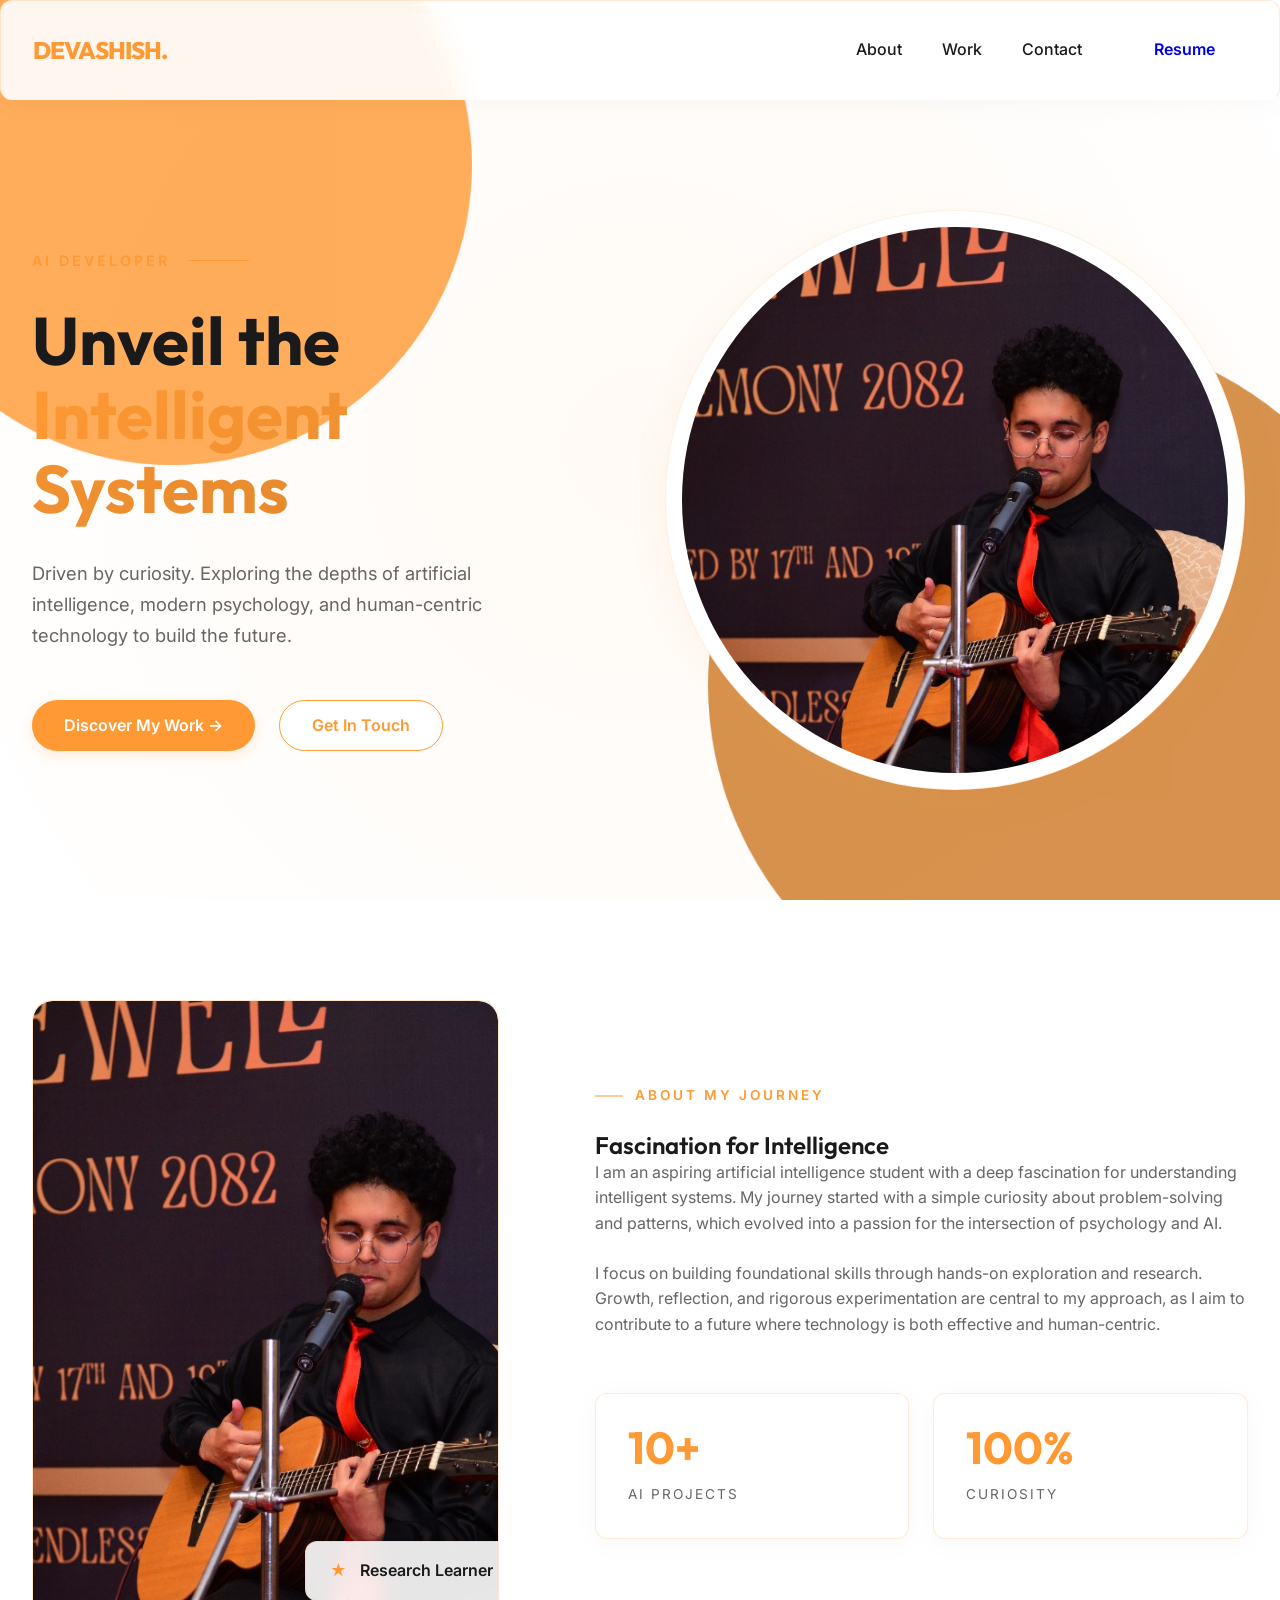
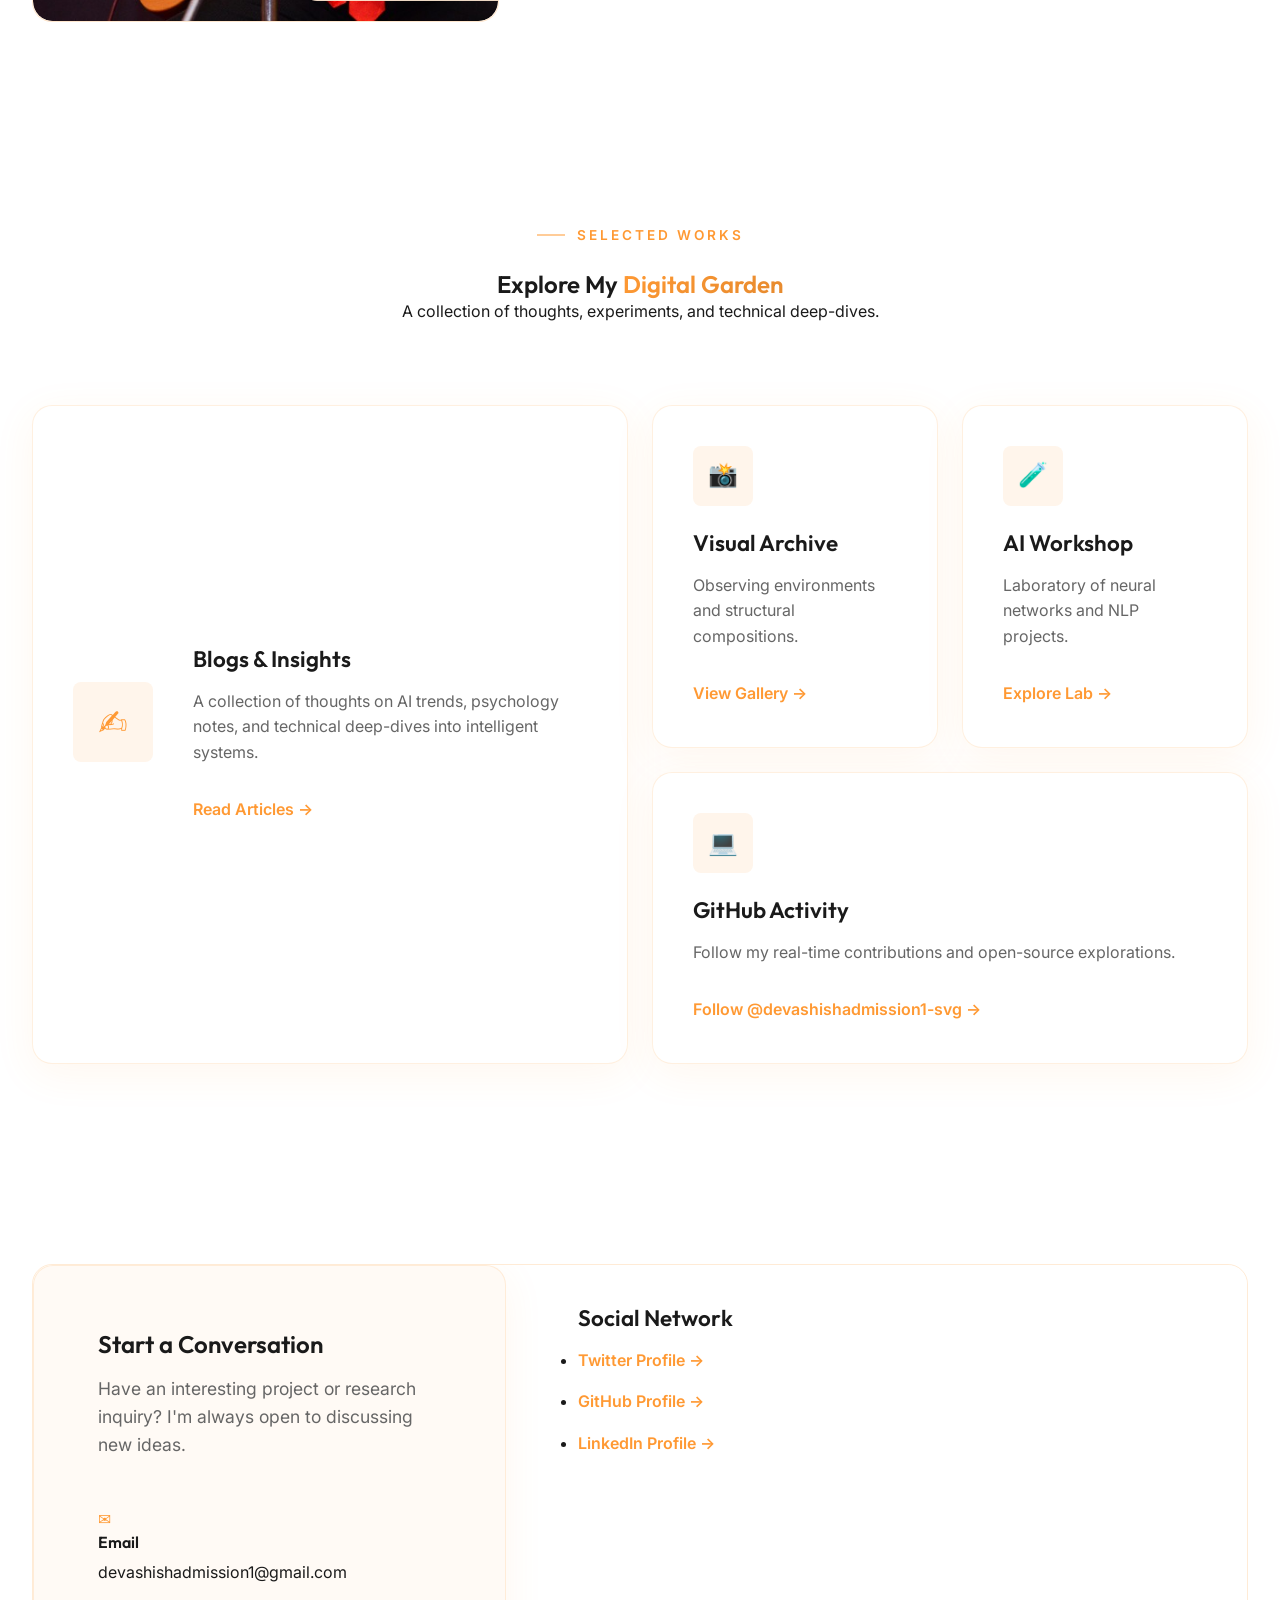
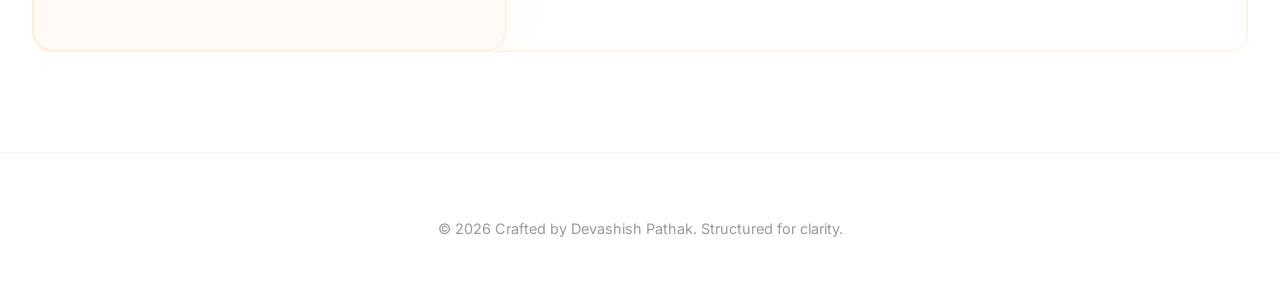
==== commit 6c909ec4: "fix: Restore original text and UI while keeping copyright link functionality" ====
--- a/index.html
+++ b/index.html
@@ -8,217 +8,181 @@
     <meta name="description"
         content="Personal portfolio of Devashish Pathak, an AI Developer and Research Learner exploring intelligent systems.">
     
-    <!-- Open Graph / Social Media -->
-    <meta property="og:type" content="website">
-    <meta property="og:title" content="Devashish Pathak | AI Developer">
-    <meta property="og:description" content="Exploring the intersection of AI, psychology, and intelligent systems.">
-    
+    <link rel="preconnect" href="https://fonts.googleapis.com">
+    <link rel="preconnect" href="https://fonts.gstatic.com" crossorigin>
+    <link href="https://fonts.googleapis.com/css2?family=Outfit:wght@400;600;700&family=Inter:wght@400;500;600&display=swap" rel="stylesheet">
     <link rel="stylesheet" href="css/style.css">
 </head>
 
 <body>
 
-    <!-- Scroll Progress Bar -->
-    <div id="scroll-progress-container" style="position: fixed; top: 0; left: 0; width: 100%; height: 4px; z-index: 2000; background: transparent;">
-        <div id="scroll-progress-bar" style="width: 0%; height: 100%; background: var(--primary); box-shadow: 0 0 10px var(--primary-glow); transition: width 0.1s ease-out;"></div>
-    </div>
-
-    <!-- Animated Mesh Background -->
-    <div class="mesh-bg">
-        <div class="mesh-circle circle-1"></div>
-        <div class="mesh-circle circle-2"></div>
-        <div class="mesh-circle circle-3"></div>
+    <!-- Saffron Floating Orbs Background -->
+    <div class="background-effects">
+        <div class="glow-orb orb-1"></div>
+        <div class="glow-orb orb-2"></div>
+        <div class="glow-orb orb-3"></div>
     </div>
 
     <!-- Navigation -->
-    <nav class="navbar">
-        <div class="container">
+    <nav class="navbar glass-effect" id="navbar">
+        <div class="nav-content container">
             <a href="#" class="logo">DEVASHISH.</a>
-            <ul class="nav-links">
-                <li><a href="#about">About</a></li>
-                <li><a href="#projects">Work</a></li>
-                <li><a href="#contact">Contact</a></li>
-                <li><a href="#resume" class="btn-res">Resume</a></li>
-            </ul>
+            <div class="nav-links">
+                <a href="#about" class="nav-item">About</a>
+                <a href="#projects" class="nav-item">Work</a>
+                <a href="#contact" class="nav-item">Contact</a>
+                <a href="#resume" class="btn btn-res">Resume</a>
+            </div>
+            <button class="mobile-menu-btn">☰</button>
         </div>
     </nav>
 
     <!-- Hero Section -->
-    <header id="hero" class="hero-section">
-        <div class="container">
-            <div class="hero-flex-wrapper">
-                <div class="hero-text-content fade-in-up">
-                    <h1 class="hero-title">
-                        <span id="type-text-1"></span><br>
-                        <span id="type-text-2" class="highlight"></span>
-                        <span class="typing-cursor"></span>
-                    </h1>
-                    <p class="hero-subtitle">
-                        AI Developer & Research Learner driven by curiosity. 
-                        Exploring the depths of intelligent systems and human-centric technology.
-                    </p>
-                    <div class="hero-actions">
-                        <a href="#projects" class="btn btn-primary">Discover My Work</a>
-                    </div>
+    <section class="hero" id="home">
+        <div class="container hero-container">
+            <div class="hero-content">
+                <div class="subtitle-wrapper fade-in-up">
+                    <span class="subtitle">AI Developer</span>
+                    <div class="subtitle-line"></div>
                 </div>
-                <div class="hero-image-container fade-in" style="animation-delay: 0.4s;">
-                    <img src="assets/devashish.jpg" alt="Devashish Pathak" class="profile-img">
+                <h1 class="title fade-in-up delay-1">Unveil the <br><span class="text-gradient">Intelligent Systems</span>
+                </h1>
+                <p class="description fade-in-up delay-2">Driven by curiosity. Exploring the depths of artificial intelligence, modern psychology, and human-centric technology to build the future.</p>
+                <div class="hero-actions fade-in-up delay-3">
+                    <a href="#projects" class="btn btn-primary">Discover My Work →</a>
+                    <a href="#contact" class="btn btn-secondary">Get In Touch</a>
+                </div>
+            </div>
+            <div class="hero-visual fade-in delay-2">
+                <div class="image-wrapper bento-card">
+                    <img src="assets/devashish.jpg" alt="Devashish Pathak" class="hero-img">
                 </div>
             </div>
         </div>
-    </header>
+    </section>
 
     <!-- About Section -->
-    <section id="about" class="section">
-        <div class="container">
-            <h2 class="section-title animate-on-scroll">About My Journey</h2>
-            <div class="project-card animate-on-scroll">
-                <p style="font-size: 1.1rem; line-height: 1.8;">
-                    I am an aspiring artificial intelligence student with a deep fascination for understanding
-                    intelligent systems. My journey started with a simple curiosity about problem-solving and patterns, 
-                    which evolved into a passion for the intersection of psychology and AI. 
-                </p>
-                <p style="font-size: 1.1rem; line-height: 1.8; margin-top: 1rem;">
-                    I focus on building foundational skills through hands-on exploration and research. 
-                    Growth, reflection, and rigorous experimentation are central to my approach, 
-                    as I aim to contribute to a future where technology is both effective and human-centric.
-                </p>
+    <section class="about section-padding" id="about">
+        <div class="container relative">
+            <div class="about-grid">
+                <div class="about-image-col fade-in-up">
+                    <div class="image-card glass-border">
+                        <img src="assets/devashish.jpg" alt="Devashish Pathak" class="profile-img">
+                        <div class="floating-badge glass-effect">
+                            <span class="text-saffron">★</span>
+                            <span>Research Learner</span>
+                        </div>
+                    </div>
+                </div>
+                <div class="about-content fade-in-up delay-1">
+                    <span class="section-tag">About My Journey</span>
+                    <h2 class="section-title text-left">Fascination for Intelligence</h2>
+                    <p class="about-text">
+                        I am an aspiring artificial intelligence student with a deep fascination for understanding intelligent systems. My journey started with a simple curiosity about problem-solving and patterns, which evolved into a passion for the intersection of psychology and AI.
+                    </p>
+                    <p class="about-text">
+                        I focus on building foundational skills through hands-on exploration and research. Growth, reflection, and rigorous experimentation are central to my approach, as I aim to contribute to a future where technology is both effective and human-centric.
+                    </p>
+                    <div class="stats-grid">
+                        <div class="stat-box glass-effect">
+                            <span class="stat-number">10+</span>
+                            <span class="stat-label">AI Projects</span>
+                        </div>
+                        <div class="stat-box glass-effect">
+                            <span class="stat-number">100%</span>
+                            <span class="stat-label">Curiosity</span>
+                        </div>
+                    </div>
+                </div>
             </div>
         </div>
     </section>
 
     <!-- Projects Section -->
-    <section id="projects" class="section">
+    <section class="services section-padding" id="projects">
         <div class="container">
-            <h2 class="section-title animate-on-scroll">Selected Works</h2>
-            <div class="projects-grid">
-                <!-- Project 1 -->
-                <article class="project-card animate-on-scroll">
-                    <h3>Blogs & Insights</h3>
-                    <p>A collection of thoughts on AI trends, psychology notes, and technical deep-dives into intelligent systems.</p>
-                    <a href="blog.html" class="link-arrow">Read Articles &rarr;</a>
-                </article>
+            <div class="section-header text-center fade-in-up">
+                <span class="section-tag">Selected Works</span>
+                <h2 class="section-title">Explore My <span class="text-gradient">Digital Garden</span></h2>
+                <p class="section-desc">A collection of thoughts, experiments, and technical deep-dives.</p>
+            </div>
 
-                <!-- Project 2 -->
-                <article class="project-card animate-on-scroll">
-                    <h3>Visual Archive</h3>
-                    <p>Observing environments and structural compositions through minimalist photography. A study in focus and detail.</p>
-                    <a href="gallery.html" class="link-arrow">View Gallery &rarr;</a>
-                </article>
-
-                <!-- Project 3 -->
-                <article class="project-card animate-on-scroll">
-                    <h3>AI Workshop</h3>
-                    <p>A laboratory of neural network experiments, NLP projects, and computer vision research implementations.</p>
-                    <a href="ai-workshop.html" class="link-arrow">Explore Lab &rarr;</a>
-                </article>
-
-                <!-- GitHub Integration Card (Enhanced Addition) -->
-                <article id="github-stats-card" class="project-card animate-on-scroll" style="display: none; border: 1px solid var(--primary-glow); background: rgba(125, 211, 252, 0.08);">
-                    <h3>GitHub Activity</h3>
-                    <div id="gh-stats-content">
-                        <p>Loading real-time contributions...</p>
-                    </div>
-                    <a href="https://github.com/devashishadmission1-svg" target="_blank" class="link-arrow">Follow @devashishadmission1-svg &rarr;</a>
-                </article>
-            </div>
-        </div>
-    </section>
-
-    <!-- Resume Section -->
-    <section id="resume" class="section">
-        <div class="container">
-            <h2 class="section-title animate-on-scroll">Professional Path</h2>
-            
-            <div class="resume-container animate-on-scroll">
-                <header class="resume-header">
-                    <h3>Devashish Pathak</h3>
-                    <p class="role">AI Developer & Research Learner</p>
-                    <p style="color: var(--text-dim); margin-bottom: 2rem;">Kirtipur-1, Kathmandu, Nepal | devashishadmission1@gmail.com</p>
-                </header>
-
-                <div class="resume-section">
-                    <h3>Experience</h3>
-
-                    <div class="resume-item">
-                        <div class="item-header">
-                            <h4>Full Stack Web Developer (Self-Employed)</h4>
-                            <span class="date">2025 – Present</span>
-                        </div>
-                        <div class="company">Focus: Full-Stack Web Development & Performance Optimization</div>
-                        <ul>
-                            <li>Designing and developing responsive, user-centric web applications with a focus on performance and usability.</li>
-                            <li>Building and maintaining scalable front-end and back-end systems using modern web technologies.</li>
-                            <li>Implementing optimized data handling and API integration workflows to improve application efficiency and reliability.</li>
-                            <li>Translating client requirements into functional, production-ready digital products.</li>
-                            <li>Continuously improving development practices through experimentation with new frameworks, tools, and architectures.</li>
-                        </ul>
+            <div class="bento-grid-services">
+                <!-- Large Feature Card -->
+                <div class="bento-card service-card-large fade-in-up delay-1">
+                    <div class="service-icon">✍️</div>
+                    <div class="service-content">
+                        <h3>Blogs & Insights</h3>
+                        <p>A collection of thoughts on AI trends, psychology notes, and technical deep-dives into intelligent systems.</p>
+                        <a href="blog.html" class="service-link">Read Articles →</a>
                     </div>
                 </div>
 
-                <div class="resume-section">
-                    <h3>Education</h3>
-                    <div class="resume-item">
-                        <div class="item-header">
-                            <h4>B.Tech in Artificial Intelligence</h4>
-                            <span class="date">2025 - Present</span>
-                        </div>
-                        <div class="company">National Institute of Engineering and Technology (NIET)</div>
-                    </div>
-                    
-                    <div class="resume-item">
-                        <div class="item-header">
-                            <h4>SLC (+2 Science)</h4>
-                            <span class="date">2023 - 2025</span>
-                        </div>
-                        <div class="company">Kathmandu Model Secondary School</div>
-                    </div>
+                <!-- Small Grid Items -->
+                <div class="bento-card service-card-small fade-in-up delay-2">
+                    <div class="service-icon">📸</div>
+                    <h3>Visual Archive</h3>
+                    <p>Observing environments and structural compositions.</p>
+                    <a href="gallery.html" class="service-link">View Gallery →</a>
                 </div>
 
-                <div class="resume-section">
-                    <h3>Core Competencies</h3>
-                    <ul class="skills-list">
-                        <li>Neural Networks</li>
-                        <li>Cognitive Science</li>
-                        <li>Research Methodology</li>
-                        <li>Python & JS</li>
-                        <li>UI/UX Strategy</li>
-                        <li>System Design</li>
-                    </ul>
+                <div class="bento-card service-card-small fade-in-up delay-3">
+                    <div class="service-icon">🧪</div>
+                    <h3>AI Workshop</h3>
+                    <p>Laboratory of neural networks and NLP projects.</p>
+                    <a href="ai-workshop.html" class="service-link">Explore Lab →</a>
                 </div>
 
-                <div style="margin-top: 3rem; text-align: center;">
-                    <a href="#" class="btn btn-primary" onclick="window.print()">Download Portfolio PDF</a>
+                <!-- Medium Feature Card -->
+                <div class="bento-card service-card-medium fade-in-up delay-4">
+                    <div class="service-icon">💻</div>
+                    <div class="service-content">
+                        <h3>GitHub Activity</h3>
+                        <p>Follow my real-time contributions and open-source explorations.</p>
+                        <a href="https://github.com/devashishadmission1-svg" target="_blank" class="service-link">Follow @devashishadmission1-svg →</a>
+                    </div>
                 </div>
             </div>
         </div>
     </section>
 
     <!-- Contact Section -->
-    <section id="contact" class="section">
+    <section class="contact section-padding" id="contact">
         <div class="container">
-            <h2 class="section-title animate-on-scroll">Start a Conversation</h2>
-            <div class="contact-content animate-on-scroll">
-                <p>Have an interesting project or research inquiry? I'm always open to discussing new ideas.</p>
-                <a href="mailto:devashishadmission1@gmail.com" class="email-link">devashishadmission1@gmail.com</a>
-
-                <div class="social-links">
-                    <a href="https://x.com/dewaxishbm" target="_blank">Twitter</a>
-                    <a href="https://github.com/devashishadmission1-svg" target="_blank">GitHub</a>
-                    <a href="https://www.linkedin.com/in/devashish-pathak-52a3b330b/" target="_blank">LinkedIn</a>
+            <div class="contact-wrapper glass-border fade-in-up">
+                <div class="contact-info">
+                    <h2 class="section-title" style="margin-bottom: 1rem; text-align: left;">Start a Conversation</h2>
+                    <p class="contact-desc">Have an interesting project or research inquiry? I'm always open to discussing new ideas.</p>
+                    <div class="contact-methods">
+                        <div class="method">
+                            <span class="text-saffron">✉</span>
+                            <div>
+                                <h4 style="margin-bottom: 0.5rem;">Email</h4>
+                                <a href="mailto:devashishadmission1@gmail.com" style="color: var(--text-main); text-decoration: none;">devashishadmission1@gmail.com</a>
+                            </div>
+                        </div>
+                    </div>
+                </div>
+                
+                <div class="bento-card" style="border: none; box-shadow: none;">
+                    <h3 style="margin-bottom: 1rem;">Social Network</h3>
+                    <ul style="display: flex; flex-direction: column; gap: 1rem;">
+                        <li><a href="https://x.com/dewaxishbm" target="_blank" class="service-link">Twitter Profile →</a></li>
+                        <li><a href="https://github.com/devashishadmission1-svg" target="_blank" class="service-link">GitHub Profile →</a></li>
+                        <li><a href="https://www.linkedin.com/in/devashish-pathak-52a3b330b/" target="_blank" class="service-link">LinkedIn Profile →</a></li>
+                    </ul>
                 </div>
             </div>
         </div>
     </section>
 
     <!-- Footer -->
-    <footer>
+    <footer style="padding: 4rem 0; border-top: 1px solid var(--card-border); text-align: center; color: var(--text-dim); font-size: 0.9rem;">
         <div class="container">
-            <p>&copy; 2026 Crafted by <a href="login.html" style="color: var(--text-dim);">Devashish Pathak</a>. Designed for clarity.</p>
+            <p><a href="login.html" style="color: inherit; text-decoration: none;">&copy;</a> 2026 Crafted by Devashish Pathak. Structured for clarity.</p>
         </div>
     </footer>
 
-    <script src="js/script.js"></script>
     <script src="js/main.js"></script>
 </body>
 
--- a/css/style.css
+++ b/css/style.css
@@ -1,39 +1,49 @@
-@import url('https://fonts.googleapis.com/css2?family=Plus+Jakarta+Sans:wght@300;400;500;600;700;800&display=swap');
+/* ==========================================================================
+   Base Styles & Variables (Saffron Minimalist)
+   ========================================================================== */
+
+@import url('https://fonts.googleapis.com/css2?family=Outfit:wght@400;600;700&family=Inter:wght@400;500;600&display=swap');
 
 :root {
-    /* Color Palette - White / Slight Light Blue / Black */
-    --bg-main: #ffffff;
-    --bg-card: rgba(147, 197, 253, 0.18);
-    --bg-navbar: rgba(255, 255, 255, 0.86);
-
-    --primary: #7dd3fc;
-    --primary-glow: rgba(125, 211, 252, 0.45);
-    --accent: #60a5fa;
-    --accent-glow: rgba(96, 165, 250, 0.35);
-
-    --text-main: #0b1220;
-    --text-muted: #334155;
-    --text-dim: #475569;
-
-    --border-subtle: rgba(2, 6, 23, 0.12);
-    --border-glow: rgba(125, 211, 252, 0.45);
-    
-    /* Typography */
-    --font-sans: 'Plus Jakarta Sans', system-ui, -apple-system, sans-serif;
-    
-    /* Shadows */
-    --shadow-sm: 0 1px 2px 0 rgba(0, 0, 0, 0.05);
-    --shadow-md: 0 4px 6px -1px rgba(0, 0, 0, 0.1), 0 2px 4px -1px rgba(0, 0, 0, 0.06);
-    --shadow-lg: 0 10px 15px -3px rgba(0, 0, 0, 0.1), 0 4px 6px -2px rgba(0, 0, 0, 0.05);
-    --shadow-xl: 0 20px 25px -5px rgba(0, 0, 0, 0.1), 0 10px 10px -5px rgba(0, 0, 0, 0.04);
-    --shadow-neon: 0 0 18px rgba(125, 211, 252, 0.35);
-    
-    /* Animation */
-    --transition: cubic-bezier(0.4, 0, 0.2, 1);
-    --anim-speed: 0.6s;
-}
-
-/* --- Base & Resets --- */
+    /* Clean Saffron Palette */
+    --saffron: #FF9933;
+    --saffron-hover: #E68A2E;
+    --saffron-dark: #CC7722;
+    --saffron-light: #FFF5EB;
+
+    --bg-primary: #FFFFFF;
+    --bg-secondary: #FFFAF5;
+    --bg-tertiary: #FFF2E6;
+
+    /* Text Colors */
+    --text-main: #1A1A1A;
+    --text-muted: #666666;
+    --text-dim: #999999;
+    --text-on-saffron: #FFFFFF;
+
+    /* Minimalist UI Tokens */
+    --card-bg: #FFFFFF;
+    --card-border: rgba(255, 153, 51, 0.15);
+    --card-shadow: 0 10px 40px rgba(255, 153, 51, 0.08);
+
+    --glass-bg: rgba(255, 255, 255, 0.9);
+    --glass-border: rgba(255, 153, 51, 0.2);
+    --glass-blur: blur(12px);
+
+    /* Layout & Typography */
+    --font-heading: 'Outfit', -apple-system, sans-serif;
+    --font-body: 'Inter', system-ui, -apple-system, sans-serif;
+
+    --container-width: 1300px;
+    --border-radius-lg: 20px;
+    --border-radius-md: 12px;
+    --border-radius-sm: 8px;
+
+    /* Animations & Transitions */
+    --transition-smooth: all 0.4s cubic-bezier(0.23, 1, 0.32, 1);
+    --transition-fast: all 0.2s ease;
+}
+
 * {
     margin: 0;
     padding: 0;
@@ -48,215 +58,210 @@
 }
 
 body {
-    background-color: var(--bg-main);
+    font-family: var(--font-body);
     color: var(--text-main);
-    font-family: var(--font-sans);
+    background-color: var(--bg-primary);
     line-height: 1.6;
     overflow-x: hidden;
     position: relative;
 }
 
-/* --- Cursor Responsive UI --- */
-.cursor-glow {
-    position: fixed;
-    left: 0;
-    top: 0;
-    width: 560px;
-    height: 560px;
-    border-radius: 50%;
-    pointer-events: none;
-    z-index: 0;
-    opacity: 0;
-    transform: translate3d(-9999px, -9999px, 0);
-    background: radial-gradient(circle at center, rgba(125, 211, 252, 0.22), rgba(125, 211, 252, 0.10) 35%, transparent 65%);
-    filter: blur(2px);
-    transition: opacity 260ms var(--transition);
-    will-change: transform;
-}
-
-body.cursor-active .cursor-glow {
-    opacity: 1;
-}
-
-/* Ensure cursor glow stays behind content but above mesh background */
-.mesh-bg { z-index: -2; }
-
-/* 3D tilt + magnetic feel on hover */
-.cursor-tilt {
-    transform-style: preserve-3d;
-    will-change: transform;
-    transition: transform 220ms var(--transition), box-shadow 220ms var(--transition), border-color 220ms var(--transition);
-}
-
-.cursor-tilt.is-tilting {
-    transform:
-        perspective(900px)
-        rotateX(var(--rx, 0deg))
-        rotateY(var(--ry, 0deg))
-        translate3d(var(--tx, 0px), var(--ty, 0px), 0);
-}
-
-/* Prefer no motion */
-@media (prefers-reduced-motion: reduce) {
-    .cursor-glow { display: none !important; }
-    .cursor-tilt { transition: none !important; }
-}
-
-/* Touch/coarse pointers: disable cursor effects */
-@media (hover: none), (pointer: coarse) {
-    .cursor-glow { display: none !important; }
-    .cursor-tilt { transform: none !important; }
-}
-
-/* Hide scrollbar for Chrome, Safari and Opera */
-::-webkit-scrollbar {
-    width: 6px;
-}
-
-::-webkit-scrollbar-track {
-    background: var(--bg-main);
-}
-
-::-webkit-scrollbar-thumb {
-    background: var(--border-subtle);
-    border-radius: 10px;
-}
-
-::-webkit-scrollbar-thumb:hover {
-    background: var(--primary);
-}
-
-a {
-    text-decoration: none;
-    color: inherit;
-    transition: all var(--anim-speed) var(--transition);
-}
-
-button, input, textarea {
-    font-family: inherit;
-    background: none;
-    border: none;
-    outline: none;
-    color: inherit;
-}
-
-ul {
-    list-style: none;
-}
-
-img {
-    max-width: 100%;
-    height: auto;
-    display: block;
-}
-
-/* --- Layout --- */
-.container {
-    max-width: 1200px;
-    margin: 0 auto;
-    padding: 0 2rem;
-}
-
-.section {
-    padding: 8rem 0;
-    position: relative;
-    z-index: 2;
-}
-
-/* --- Background Mesh Gradient --- */
-.mesh-bg {
+/* Background Effects (Saffron Glow) */
+.background-effects {
     position: fixed;
     top: 0;
     left: 0;
-    width: 100%;
-    height: 100%;
+    width: 100vw;
+    height: 100vh;
     z-index: -1;
+    pointer-events: none;
+    background: radial-gradient(circle at 50% 50%, #FFFAF5 0%, #FFFFFF 100%);
     overflow: hidden;
-    background-color: var(--bg-main);
-}
-
-.mesh-circle {
+}
+
+.glow-orb {
     position: absolute;
-    filter: blur(80px);
-    opacity: 0.08;
     border-radius: 50%;
-    z-index: -1;
-    animation: moveMesh 20s infinite alternate cubic-bezier(0.45, 0, 0.55, 1);
-}
-
-.circle-1 {
+    will-change: transform;
+    pointer-events: none;
+    transform: translateZ(0);
+    animation: floatOrb 25s infinite alternate ease-in-out;
+}
+
+.orb-1 {
+    top: -15%;
+    left: -10%;
+    width: 600px;
+    height: 600px;
+    background: var(--saffron);
+    opacity: 0.8;
+}
+
+.orb-2 {
+    bottom: -15%;
+    right: -10%;
+    width: 700px;
+    height: 700px;
+    background: var(--saffron-dark);
+    animation-delay: -7s;
+    opacity: 0.8;
+}
+
+.orb-3 {
+    top: 30%;
+    left: 55%;
     width: 500px;
     height: 500px;
-    background: var(--primary);
-    top: -10%;
-    left: -10%;
-    animation-duration: 25s;
-}
-
-.circle-2 {
-    width: 400px;
-    height: 400px;
-    background: var(--accent);
-    bottom: -5%;
-    right: -5%;
-    animation-delay: -5s;
-    animation-duration: 30s;
-}
-
-.circle-3 {
-    width: 300px;
-    height: 300px;
-    background: var(--accent);
-    top: 40%;
-    left: 40%;
-    animation-delay: -10s;
-    animation-duration: 22s;
-}
-
-@keyframes moveMesh {
+    background: var(--saffron-light);
+    animation-delay: -12s;
+    opacity: 0.8;
+}
+
+@keyframes floatOrb {
     0% { transform: translate(0, 0) scale(1); }
-    33% { transform: translate(10%, 15%) scale(1.1); }
-    66% { transform: translate(-15%, 5%) scale(0.9); }
-    100% { transform: translate(0, 0) scale(1); }
-}
-
-/* --- Navbar --- */
+    50% { transform: translate(50px, -50px) scale(1.1); }
+    100% { transform: translate(-30px, 40px) scale(0.9); }
+}
+
+/* Typography elements */
+h1, h2, h3, h4, h5, h6 {
+    font-family: var(--font-heading);
+    font-weight: 600;
+    line-height: 1.2;
+}
+
+.text-saffron { color: var(--saffron); }
+.text-gradient {
+    background: linear-gradient(135deg, var(--saffron), var(--saffron-hover));
+    -webkit-background-clip: text;
+    background-clip: text;
+    -webkit-text-fill-color: transparent;
+}
+
+.logo {
+    font-size: 1.5rem;
+    font-weight: 800;
+    letter-spacing: -1px;
+    color: var(--saffron);
+    text-decoration: none;
+    font-family: var(--font-heading);
+    transition: var(--transition-smooth);
+}
+
+.logo:hover {
+    color: var(--saffron-hover);
+}
+
+.container {
+    max-width: var(--container-width);
+    margin: 0 auto;
+    padding: 0 2rem;
+}
+
+.section-padding {
+    padding: 100px 0;
+}
+
+/* Glassmorphism System */
+.glass-effect {
+    background: var(--glass-bg);
+    backdrop-filter: var(--glass-blur);
+    -webkit-backdrop-filter: var(--glass-blur);
+    border: 1px solid var(--glass-border);
+    box-shadow: 0 4px 30px rgba(0, 0, 0, 0.03);
+    border-radius: var(--border-radius-md);
+}
+
+.glass-border {
+    border: 1px solid var(--glass-border);
+    border-radius: var(--border-radius-lg);
+    overflow: hidden;
+}
+
+/* Bento Grid Core */
+.bento-card {
+    background: var(--card-bg);
+    border: 1px solid var(--card-border);
+    border-radius: var(--border-radius-lg);
+    padding: 2.5rem;
+    transition: var(--transition-smooth);
+    position: relative;
+    overflow: hidden;
+    display: flex;
+    flex-direction: column;
+    box-shadow: var(--card-shadow);
+}
+
+.bento-card:hover {
+    border-color: var(--saffron);
+    transform: translateY(-8px);
+    box-shadow: 0 20px 50px rgba(255, 153, 51, 0.12);
+}
+
+/* Buttons */
+.btn {
+    display: inline-flex;
+    align-items: center;
+    justify-content: center;
+    padding: 12px 32px;
+    font-family: var(--font-body);
+    font-weight: 600;
+    font-size: 1rem;
+    border-radius: 99px;
+    text-decoration: none;
+    cursor: pointer;
+    transition: var(--transition-smooth);
+    border: none;
+    gap: 12px;
+}
+
+.btn-primary {
+    background: var(--saffron);
+    color: var(--text-on-saffron);
+    box-shadow: 0 4px 15px rgba(255, 153, 51, 0.2);
+}
+
+.btn-primary:hover {
+    transform: translateY(-2px);
+    background: var(--saffron-hover);
+    box-shadow: 0 8px 25px rgba(255, 153, 51, 0.35);
+}
+
+.btn-secondary {
+    background: var(--bg-primary);
+    color: var(--saffron);
+    border: 1px solid var(--saffron);
+}
+
+.btn-secondary:hover {
+    background: var(--saffron-light);
+    transform: translateY(-2px);
+}
+
+/* Navigation */
 .navbar {
     position: fixed;
     top: 0;
     left: 0;
     width: 100%;
-    height: 80px;
-    display: flex;
-    align-items: center;
     z-index: 1000;
-    transition: all 0.4s var(--transition);
-    border-bottom: 2px solid transparent;
+    padding: 1.5rem 0;
+    transition: var(--transition-smooth);
+    border-bottom: 1px solid transparent;
 }
 
 .navbar.scrolled {
-    background: var(--bg-navbar);
-    backdrop-filter: blur(12px);
-    -webkit-backdrop-filter: blur(12px);
-    height: 70px;
-    border-bottom: 1px solid var(--border-subtle);
-}
-
-.navbar .container {
+    padding: 1rem 0;
+    background: var(--glass-bg);
+    backdrop-filter: var(--glass-blur);
+    -webkit-backdrop-filter: var(--glass-blur);
+    border-bottom: 1px solid var(--card-border);
+}
+
+.nav-content {
     display: flex;
     justify-content: space-between;
     align-items: center;
-    width: 100%;
-}
-
-.logo {
-    font-size: 1.5rem;
-    font-weight: 800;
-    letter-spacing: -1px;
-    background: linear-gradient(135deg, var(--primary), var(--accent));
-    -webkit-background-clip: text;
-    background-clip: text;
-    -webkit-text-fill-color: transparent;
 }
 
 .nav-links {
@@ -265,409 +270,320 @@
     align-items: center;
 }
 
-.nav-links a {
-    font-size: 0.9rem;
+.nav-item {
+    color: var(--text-main);
+    text-decoration: none;
+    font-size: 1rem;
     font-weight: 500;
-    color: var(--text-muted);
     position: relative;
-    padding: 0.5rem 0;
-}
-
-.nav-links a:hover {
-    color: var(--text-main);
-}
-
-.nav-links a.active-link {
-    color: var(--primary);
-}
-
-.nav-links a.active-link::after {
-    width: 100%;
-}
-
-.nav-links a::after {
+    transition: var(--transition-fast);
+}
+
+.nav-item:hover { color: var(--saffron); }
+
+.nav-item::after {
     content: '';
     position: absolute;
-    bottom: 0;
+    bottom: -6px;
     left: 0;
     width: 0;
     height: 2px;
-    background: var(--primary);
-    transition: width 0.3s var(--transition);
-}
-
-.nav-links a:hover::after {
-    width: 100%;
-}
-
-.btn-res {
-    padding: 0.6rem 1.5rem !important;
-    background: rgba(125, 211, 252, 0.16);
-    border: 1px solid var(--border-glow);
-    border-radius: 99px;
-    color: var(--primary) !important;
-    position: relative;
-    overflow: hidden; /* Enables shine pseudo-element */
-}
-
-.btn-res:hover {
-    background: var(--primary);
-    color: var(--text-main) !important;
-    box-shadow: 0 0 20px var(--primary-glow);
-}
-
-/* --- Hero Section --- */
-.hero-section {
+    background: var(--saffron);
+    transition: var(--transition-smooth);
+}
+
+.nav-item:hover::after { width: 100%; }
+
+.mobile-menu-btn {
+    display: none;
+    font-size: 1.5rem;
+    background: transparent;
+    cursor: pointer;
+    border: none;
+}
+
+/* Hero Section */
+.hero {
     min-height: 100vh;
     display: flex;
     align-items: center;
-    padding-top: 80px;
-}
-
-.hero-flex-wrapper {
+    padding-top: 100px;
+}
+
+.hero-container {
     display: grid;
-    grid-template-columns: 1.2fr 0.8fr;
-    gap: 4rem;
-    align-items: center;
-}
-
-.hero-title {
-    font-size: clamp(3rem, 8vw, 5rem);
-    line-height: 1.1;
-    font-weight: 800;
-    letter-spacing: -2px;
-    margin-bottom: 1.5rem;
-}
-
-.highlight {
-    color: var(--primary);
-    position: relative;
-}
-
-.hero-subtitle {
-    font-size: 1.125rem;
-    color: var(--text-muted);
-    max-width: 550px;
-    margin-bottom: 2.5rem;
-}
-
-.hero-image-container {
-    position: relative;
-    display: flex;
-    justify-content: center;
-    align-items: center;
-}
-
-.hero-image-container::before {
-    content: '';
-    position: absolute;
-    width: 110%;
-    height: 110%;
-    background: radial-gradient(circle, var(--primary-glow), transparent 70%);
-    z-index: -1;
-    animation: pulse 4s infinite alternate;
-}
-
-.profile-img {
-    width: 400px;
-    height: 400px;
-    object-fit: cover;
-    border-radius: 32px;
-    /* mask-image applied in index.html or through css */
-    box-shadow: var(--shadow-xl);
-    border: 1px solid var(--border-subtle);
-}
-
-@keyframes pulse {
-    from { opacity: 0.3; transform: scale(0.9); }
-    to { opacity: 0.6; transform: scale(1.1); }
-}
-
-/* --- Components --- */
-.section-title {
-    font-size: 2.5rem;
-    font-weight: 800;
-    margin-bottom: 3.5rem;
-    text-align: center;
-    letter-spacing: -1px;
-}
-
-.btn {
-    display: inline-flex;
-    align-items: center;
-    justify-content: center;
-    padding: 1rem 2rem;
-    border-radius: 12px;
+    grid-template-columns: 1fr 1.1fr;
+    gap: 6rem;
+    align-items: center;
+}
+
+.subtitle-wrapper {
+    display: flex;
+    align-items: center;
+    gap: 1.2rem;
+    margin-bottom: 2rem;
+}
+
+.subtitle {
+    font-family: var(--font-body);
+    color: var(--saffron);
+    font-size: 0.9rem;
+    text-transform: uppercase;
+    letter-spacing: 3px;
     font-weight: 600;
-    cursor: pointer;
-    transition: all 0.3s var(--transition);
-}
-
-.btn-primary {
-    background: var(--primary);
-    color: var(--text-main);
-    box-shadow: var(--shadow-neon);
-    position: relative;
-    overflow: hidden; /* Enables shine pseudo-element */
-}
-
-.btn-primary:hover {
-    transform: translateY(-3px);
-    box-shadow: 0 10px 25px var(--primary-glow);
-    filter: brightness(1.1);
-}
-
-.btn-primary::after,
-.btn-res::after {
-    content: '';
-    position: absolute;
-    inset: -2px;
-    background: linear-gradient(
-        115deg,
-        transparent 30%,
-        rgba(125, 211, 252, 0.30) 50%,
-        transparent 70%
-    );
-    transform: translateX(-130%);
-    opacity: 0;
-    transition: transform 700ms var(--transition), opacity 200ms var(--transition);
-    pointer-events: none;
-}
-
-.btn-primary:hover::after,
-.btn-res:hover::after {
-    transform: translateX(130%);
-    opacity: 1;
-}
-
-/* --- Project Cards --- */
-.projects-grid {
-    display: grid;
-    grid-template-columns: repeat(auto-fit, minmax(350px, 1fr));
-    gap: 2rem;
-}
-
-.project-card {
-    background: var(--bg-card);
-    backdrop-filter: blur(12px);
-    -webkit-backdrop-filter: blur(12px);
-    border: 1px solid var(--border-subtle);
-    border-radius: 24px;
-    padding: 2.5rem;
-    position: relative;
-    overflow: hidden; /* Enables shine pseudo-element */
-    transition: all 0.4s var(--transition);
-}
-
-.project-card:hover {
-    transform: translateY(-10px);
-    border-color: var(--border-glow);
-    box-shadow: 0 20px 40px rgba(2, 6, 23, 0.12), var(--shadow-neon);
-}
-
-/* Subtle hover shine (modern polish) */
-.project-card::after {
-    content: '';
-    position: absolute;
-    inset: -2px;
-    background: linear-gradient(
-        115deg,
-        transparent 30%,
-        rgba(125, 211, 252, 0.28) 50%,
-        transparent 70%
-    );
-    transform: translateX(-130%);
-    opacity: 0;
-    transition: transform 700ms var(--transition), opacity 200ms var(--transition);
-    pointer-events: none;
-}
-
-.project-card:hover::after {
-    transform: translateX(130%);
-    opacity: 1;
-}
-
-.project-card h3 {
-    font-size: 1.5rem;
-    margin-bottom: 1rem;
-    color: var(--text-main);
-}
-
-.project-card p {
-    color: var(--text-muted);
-    font-size: 0.95rem;
-    margin-bottom: 1.5rem;
-}
-
-.link-arrow {
-    color: var(--primary);
-    font-weight: 700;
-    display: inline-flex;
-    align-items: center;
-    gap: 0.5rem;
-}
-
-.link-arrow:hover {
-    gap: 0.8rem;
-}
-
-/* --- Resume Section --- */
-.resume-container {
-    background: var(--bg-card);
-    backdrop-filter: blur(12px);
-    -webkit-backdrop-filter: blur(12px);
-    border: 1px solid var(--border-subtle);
-    border-radius: 32px;
-    padding: 4rem;
-}
-
-.resume-header h3 {
-    font-size: 3rem;
-    margin-bottom: 0.5rem;
-    background: linear-gradient(to right, var(--text-main), var(--primary));
-    -webkit-background-clip: text;
-    background-clip: text;
-    -webkit-text-fill-color: transparent;
-}
-
-.role {
-    font-size: 1.25rem;
-    color: var(--primary);
-    font-weight: 600;
-    margin-bottom: 2rem;
-}
-
-.resume-section h3 {
-    font-size: 1.75rem;
+}
+
+.subtitle-line {
+    height: 1px;
+    width: 60px;
+    background: var(--saffron);
+}
+
+.title {
+    font-size: 4.2rem;
     margin-bottom: 2rem;
     color: var(--text-main);
-    border-left: 4px solid var(--primary);
-    padding-left: 1.5rem;
-}
-
-.resume-item {
-    margin-bottom: 2.5rem;
-}
-
-.item-header {
-    display: flex;
-    justify-content: space-between;
-    align-items: center;
-    margin-bottom: 0.5rem;
-}
-
-.company {
-    color: var(--accent);
+    line-height: 1.1;
+    font-weight: 700;
+}
+
+.description {
+    font-size: 1.15rem;
+    color: var(--text-muted);
+    margin-bottom: 3rem;
+    max-width: 540px;
+    line-height: 1.7;
+}
+
+.hero-actions {
+    display: flex;
+    gap: 1.5rem;
+}
+
+.hero-visual {
+    position: relative;
+    width: 100%;
+    max-width: 580px;
+    justify-self: center;
+}
+
+.hero-visual .image-wrapper {
+    aspect-ratio: 1;
+    border-radius: 50%;
+    padding: 1rem;
+}
+
+.hero-img {
+    width: 100%;
+    height: 100%;
+    object-fit: cover;
+    border-radius: 50%;
+    box-shadow: var(--shadow-lg);
+}
+
+/* About Grid */
+.about-grid {
+    display: grid;
+    grid-template-columns: 5fr 7fr;
+    gap: 6rem;
+    align-items: center;
+}
+
+.image-card {
+    position: relative;
+    border-radius: var(--border-radius-lg);
+    background: var(--bg-secondary);
+}
+
+.profile-img {
+    width: 100%;
+    display: block;
+    border-radius: inherit;
+    object-fit: cover;
+    aspect-ratio: 3/4;
+}
+
+.floating-badge {
+    position: absolute;
+    bottom: 20px;
+    right: -20px;
+    padding: 1rem 1.5rem;
+    display: flex;
+    align-items: center;
+    gap: 0.8rem;
     font-weight: 600;
-    margin-bottom: 1rem;
-}
-
-.resume-item ul {
-    color: var(--text-muted);
-}
-
-.resume-item li {
-    margin-bottom: 0.5rem;
+    z-index: 2;
+}
+
+.section-tag {
+    display: inline-block;
+    color: var(--saffron);
+    font-family: var(--font-body);
+    text-transform: uppercase;
+    letter-spacing: 3px;
+    font-size: 0.85rem;
+    font-weight: 600;
+    margin-bottom: 1.5rem;
     position: relative;
-    padding-left: 1.5rem;
-}
-
-.resume-item li::before {
+    padding-left: 2.5rem;
+}
+
+.section-tag::before {
     content: '';
     position: absolute;
     left: 0;
-    top: 10px;
-    width: 6px;
-    height: 6px;
-    background: var(--primary);
-    border-radius: 50%;
-}
-
-.skills-list {
-    display: flex;
-    flex-wrap: wrap;
-    gap: 0.75rem;
-}
-
-.skills-list li {
-    background: rgba(125, 211, 252, 0.14);
-    padding: 0.5rem 1.25rem;
-    border-radius: 12px;
-    border: 1px solid var(--border-subtle);
-    font-size: 0.9rem;
-}
-
-/* --- Contact --- */
-.contact-content {
+    top: 50%;
+    transform: translateY(-50%);
+    width: 1.8rem;
+    height: 1px;
+    background: var(--saffron);
+}
+
+.about-text {
+    margin-bottom: 1.5rem;
+    color: var(--text-muted);
+}
+
+.stats-grid {
+    display: grid;
+    grid-template-columns: repeat(2, 1fr);
+    gap: 1.5rem;
+    margin-top: 3.5rem;
+}
+
+.stat-box {
+    padding: 2rem;
+    text-align: left;
+}
+
+.stat-number {
+    display: block;
+    font-family: var(--font-heading);
+    font-size: 2.8rem;
+    color: var(--saffron);
+    font-weight: 700;
+    line-height: 1;
+    margin-bottom: 0.6rem;
+}
+
+.stat-label {
+    font-size: 0.85rem;
+    color: var(--text-muted);
+    text-transform: uppercase;
+    letter-spacing: 2px;
+}
+
+/* Services / Projects Bento Grid */
+.section-header {
+    margin-bottom: 5rem;
     text-align: center;
-    max-width: 800px;
-    margin: 0 auto;
-}
-
-.email-link {
-    font-size: clamp(1.5rem, 5vw, 3rem);
-    font-weight: 800;
-    margin: 3rem 0;
-    display: block;
-    color: var(--primary);
-}
-
-.social-links {
+}
+
+.bento-grid-services {
+    display: grid;
+    grid-template-columns: repeat(4, 1fr);
+    grid-template-rows: repeat(2, auto);
+    gap: 1.5rem;
+}
+
+.service-card-large {
+    grid-column: span 2;
+    grid-row: span 2;
+    display: flex;
+    flex-direction: row;
+    align-items: center;
+    gap: 2.5rem;
+}
+
+.service-card-small { grid-column: span 1; }
+.service-card-medium { grid-column: span 2; }
+
+.service-icon {
+    width: 60px;
+    height: 60px;
+    border-radius: var(--border-radius-sm);
+    background: var(--saffron-light);
     display: flex;
     justify-content: center;
-    gap: 3rem;
-}
-
-.social-links a {
+    align-items: center;
+    color: var(--saffron);
+    font-size: 1.5rem;
+    margin-bottom: 1.5rem;
+    flex-shrink: 0;
+}
+
+.service-card-large .service-icon {
+    width: 80px;
+    height: 80px;
+    font-size: 2.2rem;
+}
+
+.bento-card h3 {
+    font-size: 1.4rem;
+    margin-bottom: 1rem;
+    color: var(--text-main);
+    font-weight: 600;
+}
+
+.bento-card p {
     color: var(--text-muted);
+    margin-bottom: 2rem;
+    font-size: 1rem;
+}
+
+.service-link {
+    display: inline-flex;
+    align-items: center;
+    gap: 0.8rem;
+    color: var(--saffron);
+    text-decoration: none;
     font-weight: 600;
-}
-
-.social-links a:hover {
-    color: var(--text-main);
-}
-
-/* --- Footer --- */
-footer {
-    padding: 4rem 0;
-    border-top: 1px solid var(--border-subtle);
-    text-align: center;
-    color: var(--text-dim);
-    font-size: 0.9rem;
-}
-
-/* --- Animations --- */
-.animate-on-scroll {
-    opacity: 0;
-    transform: translateY(30px);
-    transition: all 0.8s var(--transition);
-}
-
-.animate-on-scroll.visible {
-    opacity: 1;
-    transform: translateY(0);
-}
-
-.fade-in {
-    animation: fadeIn 1s forwards;
-}
-
+    transition: var(--transition-smooth);
+    margin-top: auto;
+}
+
+.service-link:hover { gap: 1.2rem; }
+
+/* Contact Section */
+.contact-wrapper {
+    display: grid;
+    grid-template-columns: 0.8fr 1.2fr;
+    gap: 2rem;
+}
+
+.contact-info {
+    padding: 4rem;
+    background: var(--bg-secondary);
+    border-radius: var(--border-radius-lg);
+    border: 1px solid var(--card-border);
+    box-shadow: var(--card-shadow);
+}
+
+.contact-desc {
+    color: var(--text-muted);
+    margin-bottom: 3rem;
+    font-size: 1.1rem;
+}
+
+.contact-methods {
+    display: flex;
+    flex-direction: column;
+    gap: 2rem;
+}
+
+/* Animations */
 .fade-in-up {
     animation: fadeInUp 1s forwards;
-}
-
-.typing-cursor {
-    display: inline-block;
-    width: 3px;
-    height: 1.2em;
-    background: var(--primary);
-    margin-left: 5px;
-    animation: blink 1s step-end infinite;
-    vertical-align: middle;
-}
-
-@keyframes blink {
-    50% { opacity: 0; }
+    opacity: 0;
+}
+
+.delay-1 { animation-delay: 0.2s; }
+.delay-2 { animation-delay: 0.4s; }
+.delay-3 { animation-delay: 0.6s; }
+
+@keyframes fadeInUp {
+    from { opacity: 0; transform: translateY(30px); }
+    to { opacity: 1; transform: translateY(0); }
 }
 
 @keyframes fadeIn {
@@ -675,149 +591,99 @@
     to { opacity: 1; }
 }
 
-@keyframes fadeInUp {
-    from { opacity: 0; transform: translateY(30px); }
-    to { opacity: 1; transform: translateY(0); }
-}
-
-/* --- Mobile Menu Toggle --- */
-.menu-toggle {
-    display: none;
-    font-size: 1.8rem;
-    cursor: pointer;
-    color: var(--text-main);
-    z-index: 1100;
-}
-
-/* --- Theme Toggle Removed --- */
-
-#scroll-to-top {
-    position: fixed;
-    bottom: 2rem;
-    right: 2.5rem;
-    width: 60px;
-    height: 60px;
-    background: var(--primary);
-    color: var(--text-main);
-    border-radius: 20px;
-    display: flex;
-    align-items: center;
-    justify-content: center;
-    cursor: pointer;
-    opacity: 0;
-    visibility: hidden;
-    transition: all 0.3s var(--transition);
-    z-index: 999;
-    box-shadow: 0 10px 25px var(--primary-glow);
-    font-size: 1.5rem;
-}
-
-#scroll-to-top.visible {
-    opacity: 1;
-    visibility: visible;
-}
-
-#scroll-to-top:hover {
-    transform: translateY(-5px);
-    filter: brightness(1.1);
-}
-
-/* --- Responsive --- */
+/* Responsive Overrides */
 @media (max-width: 1024px) {
     .container { padding: 0 2rem; }
-    .hero-flex-wrapper { grid-template-columns: 1fr; text-align: center; gap: 3rem; }
-    .hero-subtitle { margin: 0 auto 2.5rem auto; }
-    .hero-image-container { order: -1; }
-    .profile-img { width: 300px; height: 300px; }
+    .hero-container { grid-template-columns: 1fr; text-align: center; gap: 3rem; }
+    .subtitle-wrapper { justify-content: center; }
+    .hero-actions { justify-content: center; }
+    .about-grid { grid-template-columns: 1fr; }
+    .bento-grid-services { grid-template-columns: repeat(2, 1fr); }
+    .contact-wrapper { grid-template-columns: 1fr; }
 }
 
 @media (max-width: 768px) {
-    .menu-toggle { display: block; }
-    
-    .nav-links {
-        position: fixed;
-        top: 0;
-        right: -100%;
-        width: 100%;
-        height: 100vh;
-        background: var(--bg-main);
-        flex-direction: column;
-        justify-content: center;
-        gap: 3rem;
-        transition: 0.5s var(--transition);
-        z-index: 1050;
-    }
-    
-    .nav-links.active {
-        right: 0;
-    }
-    
-    .nav-links a {
-        font-size: 1.5rem;
-    }
-    
-    .section { padding: 5rem 0; }
-    .resume-container { padding: 2.5rem; }
-}
-
-/* --- Admin Dashboard Overwrites --- */
+    .bento-grid-services { grid-template-columns: 1fr; }
+    .service-card-large, .service-card-medium { grid-column: span 1; flex-direction: column; align-items: flex-start; }
+    .title { font-size: 3rem; }
+}
+
+/* ==========================================================================
+   Dashboard & Admin Portal Styles
+   ========================================================================== */
+
+.minimal-input, .minimal-textarea {
+    width: 100%;
+    padding: 1.2rem 1.5rem;
+    border: 1px solid var(--card-border);
+    border-radius: var(--border-radius-md);
+    background: var(--bg-secondary);
+    font-family: var(--font-body);
+    font-size: 1rem;
+    color: var(--text-main);
+    transition: var(--transition-smooth);
+    outline: none;
+}
+
+.minimal-input:focus, .minimal-textarea:focus {
+    border-color: var(--saffron);
+    background: var(--bg-primary);
+    box-shadow: 0 0 0 4px rgba(255, 153, 51, 0.1);
+}
+
 .dashboard-container {
-    margin-top: 100px;
-    background: var(--bg-card);
-    border: 1px solid var(--border-subtle);
-    border-radius: 32px;
+    max-width: 900px;
+    margin: 4rem auto;
     padding: 3rem;
+    background: var(--card-bg);
+    border-radius: var(--border-radius-lg);
+    box-shadow: var(--card-shadow);
+    border: 1px solid var(--card-border);
 }
 
 .stats-overview {
     display: grid;
     grid-template-columns: repeat(auto-fit, minmax(200px, 1fr));
     gap: 1.5rem;
-    margin: 2.5rem 0;
+    margin-bottom: 3rem;
 }
 
 .stat-card {
-    background: rgba(2, 6, 23, 0.03);
     padding: 2rem;
-    border-radius: 24px;
-    border: 1px solid var(--border-subtle);
+    background: var(--bg-secondary);
+    border-radius: var(--border-radius-md);
     text-align: center;
+    border: 1px solid var(--card-border);
+}
+
+.stat-card h4 {
+    font-size: 0.85rem;
+    color: var(--text-dim);
+    text-transform: uppercase;
+    letter-spacing: 1px;
+    margin-bottom: 0.5rem;
 }
 
 .stat-card .value {
-    font-size: 2.5rem;
-    font-weight: 800;
-    color: var(--primary);
-    margin-top: 0.5rem;
-}
-
-.minimal-input, .minimal-textarea {
-    width: 100%;
-    background: rgba(2, 6, 23, 0.03);
-    border: 1px solid var(--border-subtle);
-    border-radius: 12px;
-    padding: 1rem 1.5rem;
-    margin-top: 1rem;
-    transition: border-color 0.3s var(--transition);
-}
-
-.minimal-input:focus, .minimal-textarea:focus {
-    border-color: var(--primary);
-    background: rgba(125, 211, 252, 0.10);
+    font-size: 2rem;
+    font-weight: 700;
+    color: var(--saffron);
 }
 
 .tab-btn {
     padding: 1rem 2rem;
+    background: transparent;
+    border: none;
+    border-bottom: 2px solid transparent;
+    color: var(--text-muted);
+    font-weight: 600;
     cursor: pointer;
-    font-weight: 600;
-    color: var(--text-muted);
-    border-bottom: 2px solid transparent;
-    transition: all 0.3s;
+    transition: var(--transition-fast);
 }
 
 .tab-btn.active {
-    color: var(--primary);
-    border-bottom-color: var(--primary);
+    color: var(--saffron);
+    border-bottom-color: var(--saffron);
 }
 
 .tab-content {
@@ -827,189 +693,33 @@
 
 .tab-content.active {
     display: block;
-    animation: fadeIn 0.5s forwards;
-}
-
-/* --- Gallery System --- */
-.gallery-grid {
-    columns: 3 300px;
-    column-gap: 2rem;
-    width: 100%;
-}
-
-.gallery-item {
-    display: inline-block;
-    width: 100%;
-    margin-bottom: 2rem;
-    border-radius: 20px;
+    animation: fadeIn 0.5s ease;
+}
+
+.mesh-bg {
+    position: fixed;
+    top: 0;
+    left: 0;
+    width: 100vw;
+    height: 100vh;
+    z-index: -1;
     overflow: hidden;
-    position: relative;
-    background: var(--bg-card);
-    border: 1px solid var(--border-subtle);
-    transition: all 0.5s var(--transition);
-}
-
-.gallery-item img {
-    width: 100%;
-    height: auto;
-    display: block;
-    transition: transform 0.8s var(--transition);
-}
-
-.gallery-item:hover {
-    transform: translateY(-5px) scale(1.02);
-    border-color: var(--primary);
-    box-shadow: var(--shadow-neon);
-}
-
-.gallery-item:hover img {
-    transform: scale(1.1);
-}
-
-.gallery-overlay {
+    background: radial-gradient(circle at 50% 50%, #fff 0%, #fffaf5 100%);
+}
+
+.mesh-circle {
     position: absolute;
-    inset: 0;
-    background: linear-gradient(to top, rgba(2, 6, 23, 0.75), transparent 60%);
-    display: flex;
-    flex-direction: column;
-    justify-content: flex-end;
-    padding: 2rem;
-    opacity: 0;
-    transition: opacity 0.4s var(--transition);
-}
-
-.gallery-item:hover .gallery-overlay {
-    opacity: 1;
-}
-
-.gallery-overlay h4 {
-    color: white;
-    font-size: 1.25rem;
-    margin-bottom: 0.5rem;
-}
-
-.gallery-overlay p {
-    color: var(--text-muted);
-    font-size: 0.875rem;
-    margin-bottom: 0;
-}
-
-@media (max-width: 768px) {
-    .gallery-grid { columns: 2 200px; }
-}
-
-@media (max-width: 480px) {
-    .gallery-grid { columns: 1; }
-}
-
-/* --- Gallery Lightbox --- */
-.lightbox-overlay {
-    position: fixed;
-    inset: 0;
-    background: rgba(2, 6, 23, 0.65);
-    backdrop-filter: blur(10px);
-    -webkit-backdrop-filter: blur(10px);
-    z-index: 2000;
-    display: none;
-    align-items: center;
-    justify-content: center;
-    padding: 1.5rem;
-}
-
-.lightbox-overlay.open {
-    display: flex;
-}
-
-.lightbox-modal {
-    width: min(980px, 100%);
-    background: rgba(255, 255, 255, 0.92);
-    border: 1px solid var(--border-subtle);
-    border-radius: 24px;
-    overflow: hidden;
-    box-shadow: var(--shadow-xl);
-    color: var(--text-main);
-    position: relative;
-}
-
-.lightbox-body {
-    display: grid;
-    grid-template-columns: 1.35fr 0.65fr;
-    gap: 1.25rem;
-    padding: 1.5rem;
-    align-items: start;
-}
-
-.lightbox-image {
-    width: 100%;
-    max-height: 70vh;
-    object-fit: contain;
-    border-radius: 18px;
-    border: 1px solid var(--border-subtle);
-    background: rgba(2, 6, 23, 0.03);
-}
-
-.lightbox-caption {
-    padding-top: 0.2rem;
-}
-
-.lightbox-title {
-    margin: 0;
-    font-weight: 900;
-    font-size: 1.25rem;
-    letter-spacing: -0.3px;
-}
-
-.lightbox-desc {
-    margin: 0.75rem 0 0 0;
-    color: var(--text-muted);
-    line-height: 1.6;
-    font-size: 0.95rem;
-}
-
-.lightbox-hint {
-    margin-top: 1.25rem;
-    color: var(--text-dim);
-    font-size: 0.85rem;
-}
-
-.lightbox-close {
-    position: absolute;
-    top: 0.85rem;
-    right: 0.85rem;
-    width: 44px;
-    height: 44px;
-    border-radius: 16px;
-    cursor: pointer;
-    background: rgba(255, 255, 255, 0.95);
-    border: 1px solid var(--border-subtle);
-    color: var(--text-main);
-    display: flex;
-    align-items: center;
-    justify-content: center;
-    font-size: 1.5rem;
-    line-height: 1;
-    transition: transform 220ms var(--transition), box-shadow 220ms var(--transition);
-}
-
-.lightbox-close:hover {
-    box-shadow: var(--shadow-neon);
-    transform: translateY(-2px);
-}
-
-@media (max-width: 768px) {
-    .lightbox-body {
-        grid-template-columns: 1fr;
-    }
-
-    .lightbox-image {
-        max-height: 55vh;
-    }
-}
-
-@media (prefers-reduced-motion: reduce) {
-    .lightbox-overlay,
-    .lightbox-modal,
-    .lightbox-close {
-        transition: none !important;
-    }
+    filter: blur(100px);
+    opacity: 0.4;
+    border-radius: 50%;
+    animation: meshFlow 20s infinite alternate;
+}
+
+.circle-1 { top: -10%; left: -10%; width: 500px; height: 500px; background: var(--saffron); }
+.circle-2 { bottom: -10%; right: -10%; width: 600px; height: 600px; background: var(--saffron-dark); animation-delay: -5s; }
+.circle-3 { top: 30%; left: 50%; width: 400px; height: 400px; background: var(--saffron-light); animation-delay: -10s; }
+
+@keyframes meshFlow {
+    from { transform: translate(0, 0) scale(1); }
+    to { transform: translate(100px, 100px) scale(1.2); }
 }
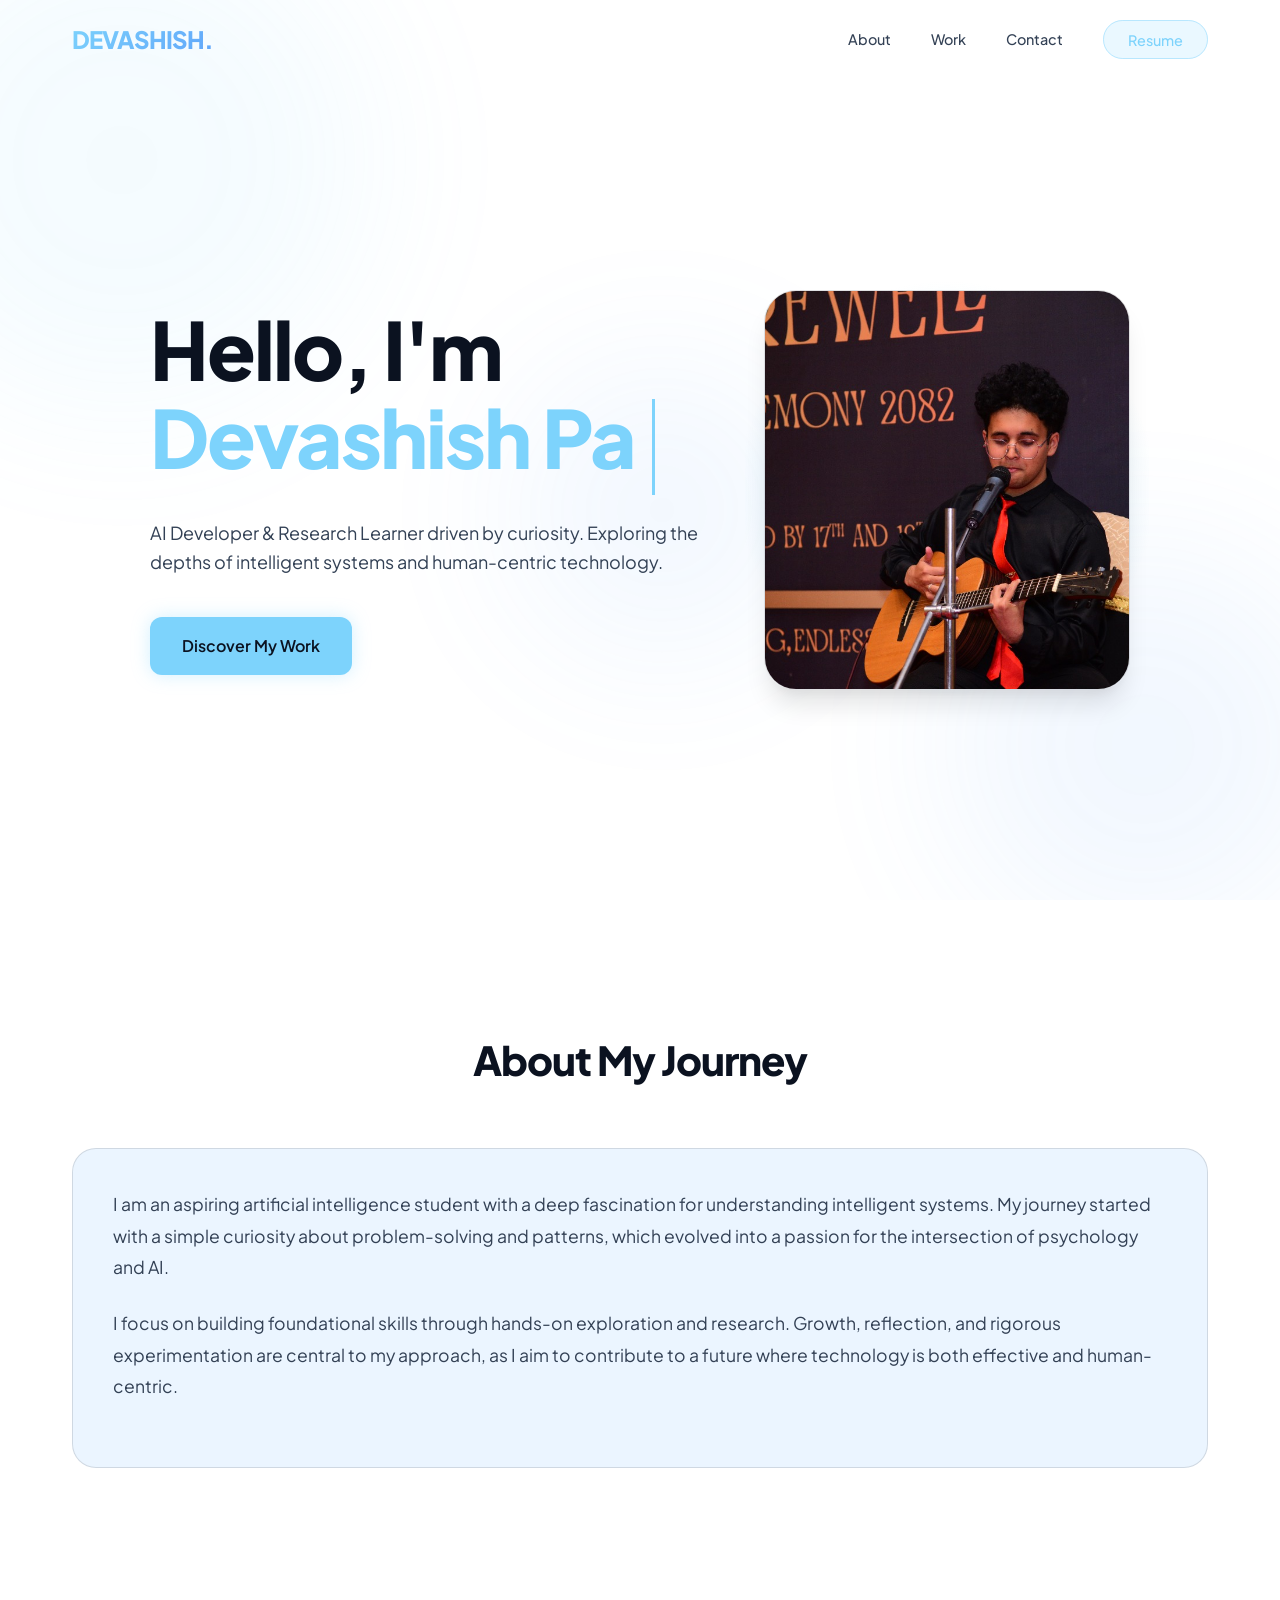
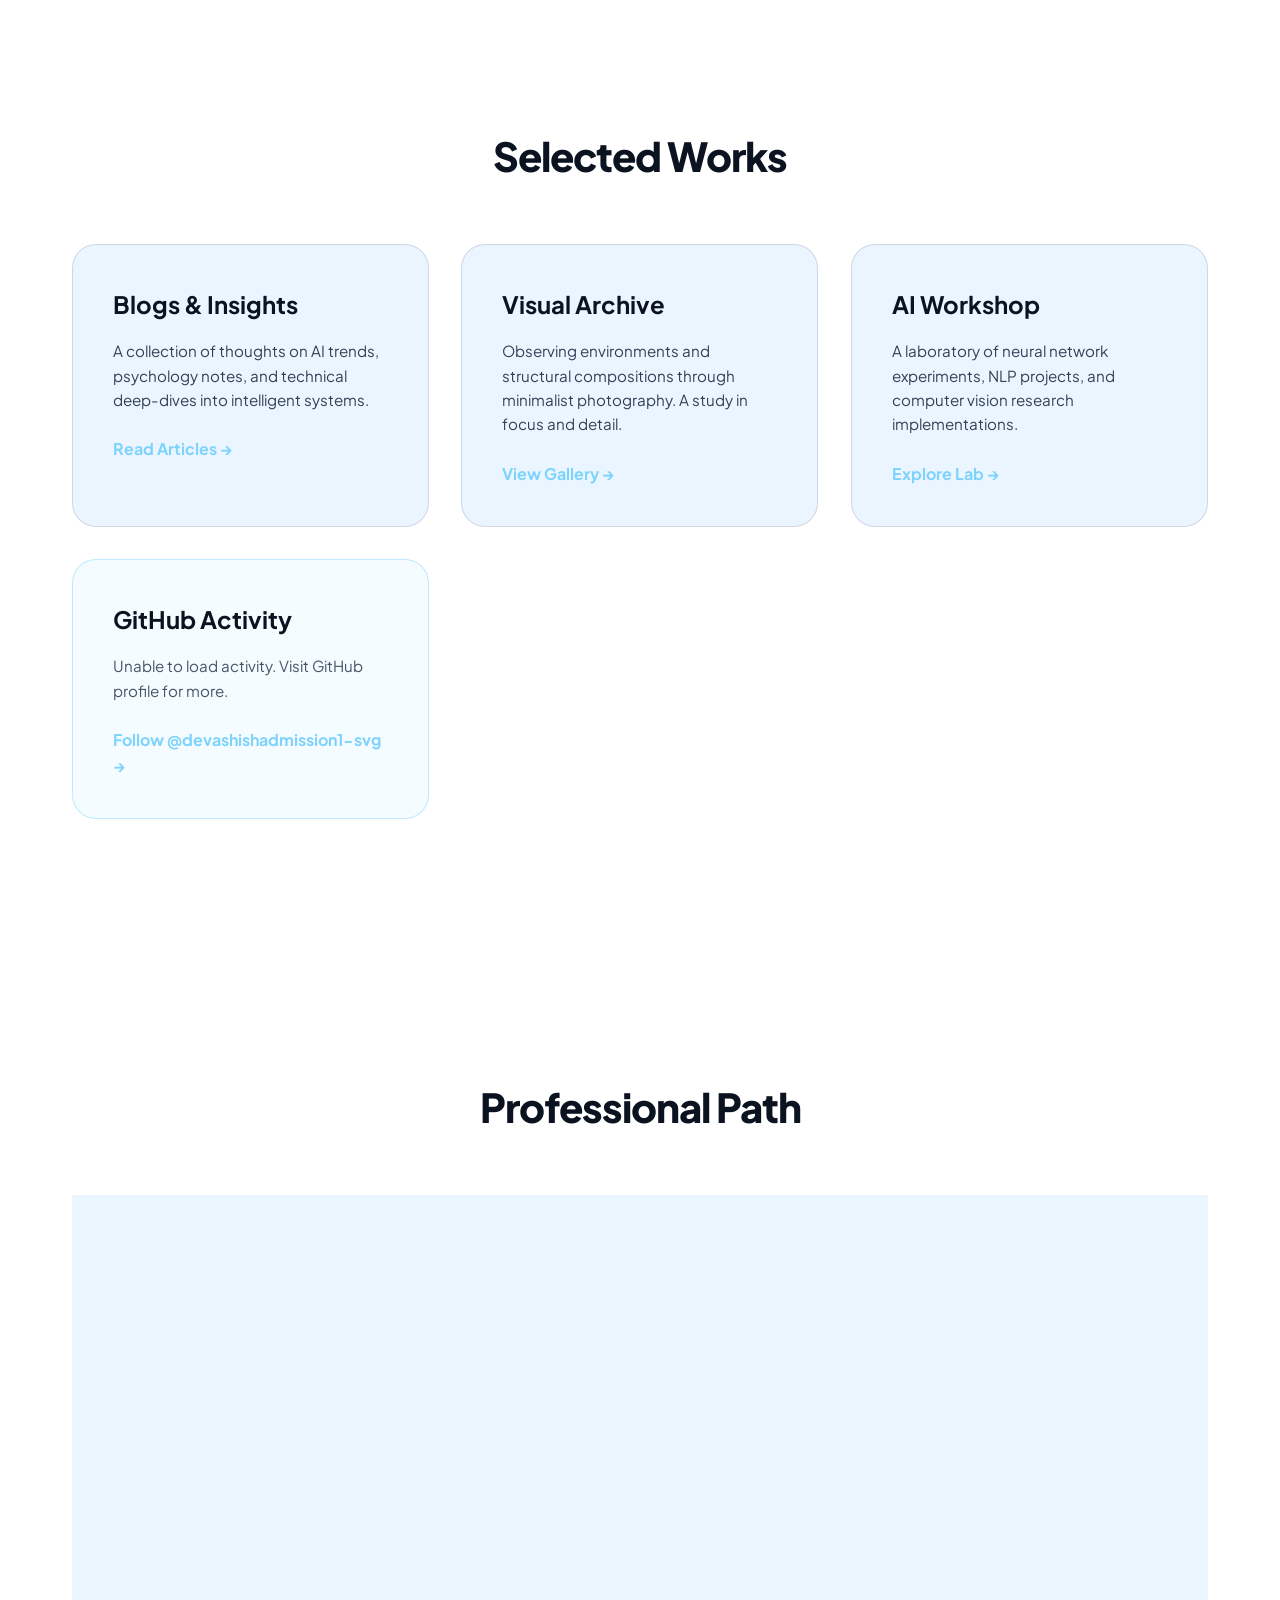
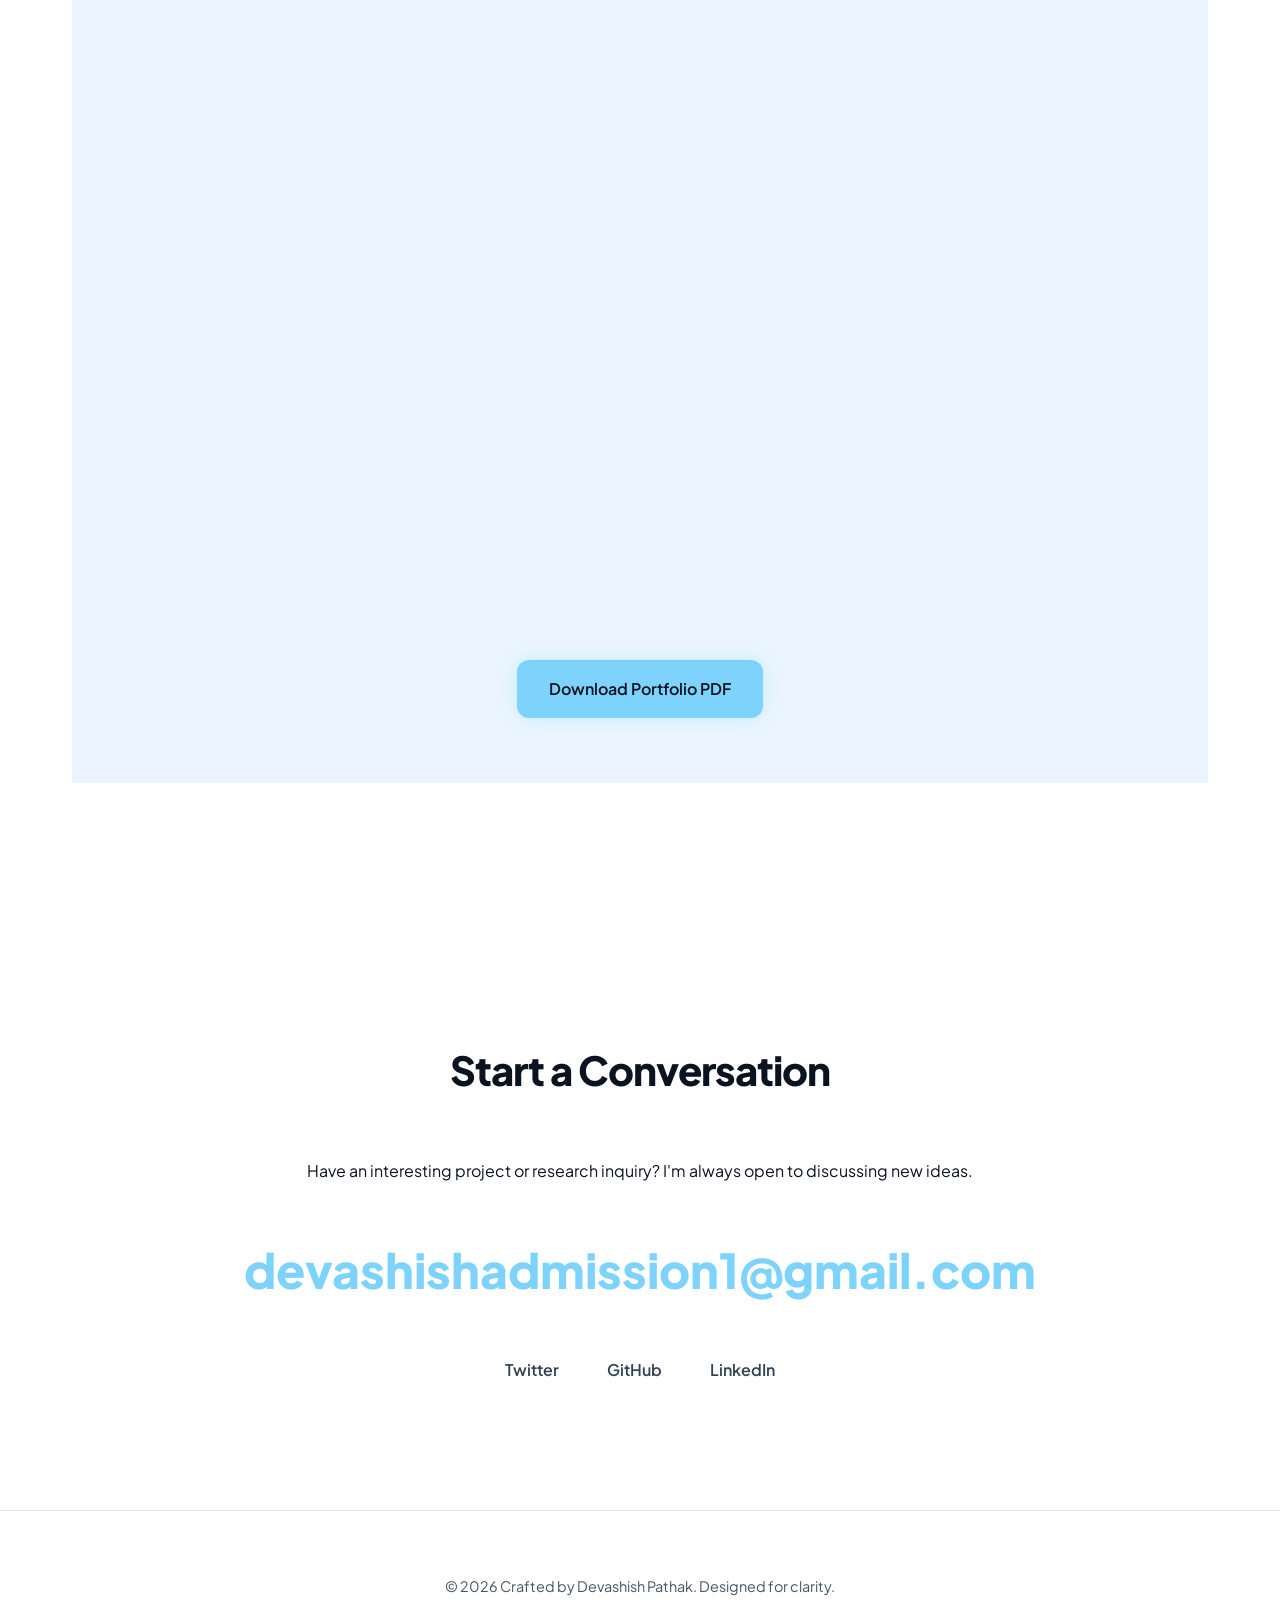
==== commit d5cd9905: "fix: Restore original working state and add copyright link" ====
--- a/index.html
+++ b/index.html
@@ -8,181 +8,217 @@
     <meta name="description"
         content="Personal portfolio of Devashish Pathak, an AI Developer and Research Learner exploring intelligent systems.">
     
-    <link rel="preconnect" href="https://fonts.googleapis.com">
-    <link rel="preconnect" href="https://fonts.gstatic.com" crossorigin>
-    <link href="https://fonts.googleapis.com/css2?family=Outfit:wght@400;600;700&family=Inter:wght@400;500;600&display=swap" rel="stylesheet">
+    <!-- Open Graph / Social Media -->
+    <meta property="og:type" content="website">
+    <meta property="og:title" content="Devashish Pathak | AI Developer">
+    <meta property="og:description" content="Exploring the intersection of AI, psychology, and intelligent systems.">
+    
     <link rel="stylesheet" href="css/style.css">
 </head>
 
 <body>
 
-    <!-- Saffron Floating Orbs Background -->
-    <div class="background-effects">
-        <div class="glow-orb orb-1"></div>
-        <div class="glow-orb orb-2"></div>
-        <div class="glow-orb orb-3"></div>
+    <!-- Scroll Progress Bar -->
+    <div id="scroll-progress-container" style="position: fixed; top: 0; left: 0; width: 100%; height: 4px; z-index: 2000; background: transparent;">
+        <div id="scroll-progress-bar" style="width: 0%; height: 100%; background: var(--primary); box-shadow: 0 0 10px var(--primary-glow); transition: width 0.1s ease-out;"></div>
     </div>
 
+    <!-- Animated Mesh Background -->
+    <div class="mesh-bg">
+        <div class="mesh-circle circle-1"></div>
+        <div class="mesh-circle circle-2"></div>
+        <div class="mesh-circle circle-3"></div>
+    </div>
+
     <!-- Navigation -->
-    <nav class="navbar glass-effect" id="navbar">
-        <div class="nav-content container">
+    <nav class="navbar">
+        <div class="container">
             <a href="#" class="logo">DEVASHISH.</a>
-            <div class="nav-links">
-                <a href="#about" class="nav-item">About</a>
-                <a href="#projects" class="nav-item">Work</a>
-                <a href="#contact" class="nav-item">Contact</a>
-                <a href="#resume" class="btn btn-res">Resume</a>
-            </div>
-            <button class="mobile-menu-btn">☰</button>
+            <ul class="nav-links">
+                <li><a href="#about">About</a></li>
+                <li><a href="#projects">Work</a></li>
+                <li><a href="#contact">Contact</a></li>
+                <li><a href="#resume" class="btn-res">Resume</a></li>
+            </ul>
         </div>
     </nav>
 
     <!-- Hero Section -->
-    <section class="hero" id="home">
-        <div class="container hero-container">
-            <div class="hero-content">
-                <div class="subtitle-wrapper fade-in-up">
-                    <span class="subtitle">AI Developer</span>
-                    <div class="subtitle-line"></div>
-                </div>
-                <h1 class="title fade-in-up delay-1">Unveil the <br><span class="text-gradient">Intelligent Systems</span>
-                </h1>
-                <p class="description fade-in-up delay-2">Driven by curiosity. Exploring the depths of artificial intelligence, modern psychology, and human-centric technology to build the future.</p>
-                <div class="hero-actions fade-in-up delay-3">
-                    <a href="#projects" class="btn btn-primary">Discover My Work →</a>
-                    <a href="#contact" class="btn btn-secondary">Get In Touch</a>
-                </div>
-            </div>
-            <div class="hero-visual fade-in delay-2">
-                <div class="image-wrapper bento-card">
-                    <img src="assets/devashish.jpg" alt="Devashish Pathak" class="hero-img">
-                </div>
-            </div>
-        </div>
-    </section>
+    <header id="hero" class="hero-section">
+        <div class="container">
+            <div class="hero-flex-wrapper">
+                <div class="hero-text-content fade-in-up">
+                    <h1 class="hero-title">
+                        <span id="type-text-1"></span><br>
+                        <span id="type-text-2" class="highlight"></span>
+                        <span class="typing-cursor"></span>
+                    </h1>
+                    <p class="hero-subtitle">
+                        AI Developer & Research Learner driven by curiosity. 
+                        Exploring the depths of intelligent systems and human-centric technology.
+                    </p>
+                    <div class="hero-actions">
+                        <a href="#projects" class="btn btn-primary">Discover My Work</a>
+                    </div>
+                </div>
+                <div class="hero-image-container fade-in" style="animation-delay: 0.4s;">
+                    <img src="assets/devashish.jpg" alt="Devashish Pathak" class="profile-img">
+                </div>
+            </div>
+        </div>
+    </header>
 
     <!-- About Section -->
-    <section class="about section-padding" id="about">
-        <div class="container relative">
-            <div class="about-grid">
-                <div class="about-image-col fade-in-up">
-                    <div class="image-card glass-border">
-                        <img src="assets/devashish.jpg" alt="Devashish Pathak" class="profile-img">
-                        <div class="floating-badge glass-effect">
-                            <span class="text-saffron">★</span>
-                            <span>Research Learner</span>
+    <section id="about" class="section">
+        <div class="container">
+            <h2 class="section-title animate-on-scroll">About My Journey</h2>
+            <div class="project-card animate-on-scroll">
+                <p style="font-size: 1.1rem; line-height: 1.8;">
+                    I am an aspiring artificial intelligence student with a deep fascination for understanding
+                    intelligent systems. My journey started with a simple curiosity about problem-solving and patterns, 
+                    which evolved into a passion for the intersection of psychology and AI. 
+                </p>
+                <p style="font-size: 1.1rem; line-height: 1.8; margin-top: 1rem;">
+                    I focus on building foundational skills through hands-on exploration and research. 
+                    Growth, reflection, and rigorous experimentation are central to my approach, 
+                    as I aim to contribute to a future where technology is both effective and human-centric.
+                </p>
+            </div>
+        </div>
+    </section>
+
+    <!-- Projects Section -->
+    <section id="projects" class="section">
+        <div class="container">
+            <h2 class="section-title animate-on-scroll">Selected Works</h2>
+            <div class="projects-grid">
+                <!-- Project 1 -->
+                <article class="project-card animate-on-scroll">
+                    <h3>Blogs & Insights</h3>
+                    <p>A collection of thoughts on AI trends, psychology notes, and technical deep-dives into intelligent systems.</p>
+                    <a href="blog.html" class="link-arrow">Read Articles &rarr;</a>
+                </article>
+
+                <!-- Project 2 -->
+                <article class="project-card animate-on-scroll">
+                    <h3>Visual Archive</h3>
+                    <p>Observing environments and structural compositions through minimalist photography. A study in focus and detail.</p>
+                    <a href="gallery.html" class="link-arrow">View Gallery &rarr;</a>
+                </article>
+
+                <!-- Project 3 -->
+                <article class="project-card animate-on-scroll">
+                    <h3>AI Workshop</h3>
+                    <p>A laboratory of neural network experiments, NLP projects, and computer vision research implementations.</p>
+                    <a href="ai-workshop.html" class="link-arrow">Explore Lab &rarr;</a>
+                </article>
+
+                <!-- GitHub Integration Card (Enhanced Addition) -->
+                <article id="github-stats-card" class="project-card animate-on-scroll" style="display: none; border: 1px solid var(--primary-glow); background: rgba(125, 211, 252, 0.08);">
+                    <h3>GitHub Activity</h3>
+                    <div id="gh-stats-content">
+                        <p>Loading real-time contributions...</p>
+                    </div>
+                    <a href="https://github.com/devashishadmission1-svg" target="_blank" class="link-arrow">Follow @devashishadmission1-svg &rarr;</a>
+                </article>
+            </div>
+        </div>
+    </section>
+
+    <!-- Resume Section -->
+    <section id="resume" class="section">
+        <div class="container">
+            <h2 class="section-title animate-on-scroll">Professional Path</h2>
+            
+            <div class="resume-container animate-on-scroll">
+                <header class="resume-header">
+                    <h3>Devashish Pathak</h3>
+                    <p class="role">AI Developer & Research Learner</p>
+                    <p style="color: var(--text-dim); margin-bottom: 2rem;">Kirtipur-1, Kathmandu, Nepal | devashishadmission1@gmail.com</p>
+                </header>
+
+                <div class="resume-section">
+                    <h3>Experience</h3>
+
+                    <div class="resume-item">
+                        <div class="item-header">
+                            <h4>Full Stack Web Developer (Self-Employed)</h4>
+                            <span class="date">2025 – Present</span>
                         </div>
-                    </div>
-                </div>
-                <div class="about-content fade-in-up delay-1">
-                    <span class="section-tag">About My Journey</span>
-                    <h2 class="section-title text-left">Fascination for Intelligence</h2>
-                    <p class="about-text">
-                        I am an aspiring artificial intelligence student with a deep fascination for understanding intelligent systems. My journey started with a simple curiosity about problem-solving and patterns, which evolved into a passion for the intersection of psychology and AI.
-                    </p>
-                    <p class="about-text">
-                        I focus on building foundational skills through hands-on exploration and research. Growth, reflection, and rigorous experimentation are central to my approach, as I aim to contribute to a future where technology is both effective and human-centric.
-                    </p>
-                    <div class="stats-grid">
-                        <div class="stat-box glass-effect">
-                            <span class="stat-number">10+</span>
-                            <span class="stat-label">AI Projects</span>
+                        <div class="company">Focus: Full-Stack Web Development & Performance Optimization</div>
+                        <ul>
+                            <li>Designing and developing responsive, user-centric web applications with a focus on performance and usability.</li>
+                            <li>Building and maintaining scalable front-end and back-end systems using modern web technologies.</li>
+                            <li>Implementing optimized data handling and API integration workflows to improve application efficiency and reliability.</li>
+                            <li>Translating client requirements into functional, production-ready digital products.</li>
+                            <li>Continuously improving development practices through experimentation with new frameworks, tools, and architectures.</li>
+                        </ul>
+                    </div>
+                </div>
+
+                <div class="resume-section">
+                    <h3>Education</h3>
+                    <div class="resume-item">
+                        <div class="item-header">
+                            <h4>B.Tech in Artificial Intelligence</h4>
+                            <span class="date">2025 - Present</span>
                         </div>
-                        <div class="stat-box glass-effect">
-                            <span class="stat-number">100%</span>
-                            <span class="stat-label">Curiosity</span>
+                        <div class="company">National Institute of Engineering and Technology (NIET)</div>
+                    </div>
+                    
+                    <div class="resume-item">
+                        <div class="item-header">
+                            <h4>SLC (+2 Science)</h4>
+                            <span class="date">2023 - 2025</span>
                         </div>
-                    </div>
-                </div>
-            </div>
-        </div>
-    </section>
-
-    <!-- Projects Section -->
-    <section class="services section-padding" id="projects">
-        <div class="container">
-            <div class="section-header text-center fade-in-up">
-                <span class="section-tag">Selected Works</span>
-                <h2 class="section-title">Explore My <span class="text-gradient">Digital Garden</span></h2>
-                <p class="section-desc">A collection of thoughts, experiments, and technical deep-dives.</p>
-            </div>
-
-            <div class="bento-grid-services">
-                <!-- Large Feature Card -->
-                <div class="bento-card service-card-large fade-in-up delay-1">
-                    <div class="service-icon">✍️</div>
-                    <div class="service-content">
-                        <h3>Blogs & Insights</h3>
-                        <p>A collection of thoughts on AI trends, psychology notes, and technical deep-dives into intelligent systems.</p>
-                        <a href="blog.html" class="service-link">Read Articles →</a>
-                    </div>
-                </div>
-
-                <!-- Small Grid Items -->
-                <div class="bento-card service-card-small fade-in-up delay-2">
-                    <div class="service-icon">📸</div>
-                    <h3>Visual Archive</h3>
-                    <p>Observing environments and structural compositions.</p>
-                    <a href="gallery.html" class="service-link">View Gallery →</a>
-                </div>
-
-                <div class="bento-card service-card-small fade-in-up delay-3">
-                    <div class="service-icon">🧪</div>
-                    <h3>AI Workshop</h3>
-                    <p>Laboratory of neural networks and NLP projects.</p>
-                    <a href="ai-workshop.html" class="service-link">Explore Lab →</a>
-                </div>
-
-                <!-- Medium Feature Card -->
-                <div class="bento-card service-card-medium fade-in-up delay-4">
-                    <div class="service-icon">💻</div>
-                    <div class="service-content">
-                        <h3>GitHub Activity</h3>
-                        <p>Follow my real-time contributions and open-source explorations.</p>
-                        <a href="https://github.com/devashishadmission1-svg" target="_blank" class="service-link">Follow @devashishadmission1-svg →</a>
-                    </div>
+                        <div class="company">Kathmandu Model Secondary School</div>
+                    </div>
+                </div>
+
+                <div class="resume-section">
+                    <h3>Core Competencies</h3>
+                    <ul class="skills-list">
+                        <li>Neural Networks</li>
+                        <li>Cognitive Science</li>
+                        <li>Research Methodology</li>
+                        <li>Python & JS</li>
+                        <li>UI/UX Strategy</li>
+                        <li>System Design</li>
+                    </ul>
+                </div>
+
+                <div style="margin-top: 3rem; text-align: center;">
+                    <a href="#" class="btn btn-primary" onclick="window.print()">Download Portfolio PDF</a>
                 </div>
             </div>
         </div>
     </section>
 
     <!-- Contact Section -->
-    <section class="contact section-padding" id="contact">
-        <div class="container">
-            <div class="contact-wrapper glass-border fade-in-up">
-                <div class="contact-info">
-                    <h2 class="section-title" style="margin-bottom: 1rem; text-align: left;">Start a Conversation</h2>
-                    <p class="contact-desc">Have an interesting project or research inquiry? I'm always open to discussing new ideas.</p>
-                    <div class="contact-methods">
-                        <div class="method">
-                            <span class="text-saffron">✉</span>
-                            <div>
-                                <h4 style="margin-bottom: 0.5rem;">Email</h4>
-                                <a href="mailto:devashishadmission1@gmail.com" style="color: var(--text-main); text-decoration: none;">devashishadmission1@gmail.com</a>
-                            </div>
-                        </div>
-                    </div>
-                </div>
-                
-                <div class="bento-card" style="border: none; box-shadow: none;">
-                    <h3 style="margin-bottom: 1rem;">Social Network</h3>
-                    <ul style="display: flex; flex-direction: column; gap: 1rem;">
-                        <li><a href="https://x.com/dewaxishbm" target="_blank" class="service-link">Twitter Profile →</a></li>
-                        <li><a href="https://github.com/devashishadmission1-svg" target="_blank" class="service-link">GitHub Profile →</a></li>
-                        <li><a href="https://www.linkedin.com/in/devashish-pathak-52a3b330b/" target="_blank" class="service-link">LinkedIn Profile →</a></li>
-                    </ul>
+    <section id="contact" class="section">
+        <div class="container">
+            <h2 class="section-title animate-on-scroll">Start a Conversation</h2>
+            <div class="contact-content animate-on-scroll">
+                <p>Have an interesting project or research inquiry? I'm always open to discussing new ideas.</p>
+                <a href="mailto:devashishadmission1@gmail.com" class="email-link">devashishadmission1@gmail.com</a>
+
+                <div class="social-links">
+                    <a href="https://x.com/dewaxishbm" target="_blank">Twitter</a>
+                    <a href="https://github.com/devashishadmission1-svg" target="_blank">GitHub</a>
+                    <a href="https://www.linkedin.com/in/devashish-pathak-52a3b330b/" target="_blank">LinkedIn</a>
                 </div>
             </div>
         </div>
     </section>
 
     <!-- Footer -->
-    <footer style="padding: 4rem 0; border-top: 1px solid var(--card-border); text-align: center; color: var(--text-dim); font-size: 0.9rem;">
-        <div class="container">
-            <p><a href="login.html" style="color: inherit; text-decoration: none;">&copy;</a> 2026 Crafted by Devashish Pathak. Structured for clarity.</p>
+    <footer>
+        <div class="container">
+            <p><a href="login.html" style="text-decoration: none; color: inherit;">&copy;</a> 2026 Crafted by <a href="login.html" style="color: var(--text-dim);">Devashish Pathak</a>. Designed for clarity.</p>
         </div>
     </footer>
 
+    <script src="js/script.js"></script>
     <script src="js/main.js"></script>
 </body>
 
--- a/css/style.css
+++ b/css/style.css
@@ -1,49 +1,39 @@
-/* ==========================================================================
-   Base Styles & Variables (Saffron Minimalist)
-   ========================================================================== */
-
-@import url('https://fonts.googleapis.com/css2?family=Outfit:wght@400;600;700&family=Inter:wght@400;500;600&display=swap');
+@import url('https://fonts.googleapis.com/css2?family=Plus+Jakarta+Sans:wght@300;400;500;600;700;800&display=swap');
 
 :root {
-    /* Clean Saffron Palette */
-    --saffron: #FF9933;
-    --saffron-hover: #E68A2E;
-    --saffron-dark: #CC7722;
-    --saffron-light: #FFF5EB;
-
-    --bg-primary: #FFFFFF;
-    --bg-secondary: #FFFAF5;
-    --bg-tertiary: #FFF2E6;
-
-    /* Text Colors */
-    --text-main: #1A1A1A;
-    --text-muted: #666666;
-    --text-dim: #999999;
-    --text-on-saffron: #FFFFFF;
-
-    /* Minimalist UI Tokens */
-    --card-bg: #FFFFFF;
-    --card-border: rgba(255, 153, 51, 0.15);
-    --card-shadow: 0 10px 40px rgba(255, 153, 51, 0.08);
-
-    --glass-bg: rgba(255, 255, 255, 0.9);
-    --glass-border: rgba(255, 153, 51, 0.2);
-    --glass-blur: blur(12px);
-
-    /* Layout & Typography */
-    --font-heading: 'Outfit', -apple-system, sans-serif;
-    --font-body: 'Inter', system-ui, -apple-system, sans-serif;
-
-    --container-width: 1300px;
-    --border-radius-lg: 20px;
-    --border-radius-md: 12px;
-    --border-radius-sm: 8px;
-
-    /* Animations & Transitions */
-    --transition-smooth: all 0.4s cubic-bezier(0.23, 1, 0.32, 1);
-    --transition-fast: all 0.2s ease;
-}
-
+    /* Color Palette - White / Slight Light Blue / Black */
+    --bg-main: #ffffff;
+    --bg-card: rgba(147, 197, 253, 0.18);
+    --bg-navbar: rgba(255, 255, 255, 0.86);
+
+    --primary: #7dd3fc;
+    --primary-glow: rgba(125, 211, 252, 0.45);
+    --accent: #60a5fa;
+    --accent-glow: rgba(96, 165, 250, 0.35);
+
+    --text-main: #0b1220;
+    --text-muted: #334155;
+    --text-dim: #475569;
+
+    --border-subtle: rgba(2, 6, 23, 0.12);
+    --border-glow: rgba(125, 211, 252, 0.45);
+    
+    /* Typography */
+    --font-sans: 'Plus Jakarta Sans', system-ui, -apple-system, sans-serif;
+    
+    /* Shadows */
+    --shadow-sm: 0 1px 2px 0 rgba(0, 0, 0, 0.05);
+    --shadow-md: 0 4px 6px -1px rgba(0, 0, 0, 0.1), 0 2px 4px -1px rgba(0, 0, 0, 0.06);
+    --shadow-lg: 0 10px 15px -3px rgba(0, 0, 0, 0.1), 0 4px 6px -2px rgba(0, 0, 0, 0.05);
+    --shadow-xl: 0 20px 25px -5px rgba(0, 0, 0, 0.1), 0 10px 10px -5px rgba(0, 0, 0, 0.04);
+    --shadow-neon: 0 0 18px rgba(125, 211, 252, 0.35);
+    
+    /* Animation */
+    --transition: cubic-bezier(0.4, 0, 0.2, 1);
+    --anim-speed: 0.6s;
+}
+
+/* --- Base & Resets --- */
 * {
     margin: 0;
     padding: 0;
@@ -58,210 +48,215 @@
 }
 
 body {
-    font-family: var(--font-body);
+    background-color: var(--bg-main);
     color: var(--text-main);
-    background-color: var(--bg-primary);
+    font-family: var(--font-sans);
     line-height: 1.6;
     overflow-x: hidden;
     position: relative;
 }
 
-/* Background Effects (Saffron Glow) */
-.background-effects {
+/* --- Cursor Responsive UI --- */
+.cursor-glow {
+    position: fixed;
+    left: 0;
+    top: 0;
+    width: 560px;
+    height: 560px;
+    border-radius: 50%;
+    pointer-events: none;
+    z-index: 0;
+    opacity: 0;
+    transform: translate3d(-9999px, -9999px, 0);
+    background: radial-gradient(circle at center, rgba(125, 211, 252, 0.22), rgba(125, 211, 252, 0.10) 35%, transparent 65%);
+    filter: blur(2px);
+    transition: opacity 260ms var(--transition);
+    will-change: transform;
+}
+
+body.cursor-active .cursor-glow {
+    opacity: 1;
+}
+
+/* Ensure cursor glow stays behind content but above mesh background */
+.mesh-bg { z-index: -2; }
+
+/* 3D tilt + magnetic feel on hover */
+.cursor-tilt {
+    transform-style: preserve-3d;
+    will-change: transform;
+    transition: transform 220ms var(--transition), box-shadow 220ms var(--transition), border-color 220ms var(--transition);
+}
+
+.cursor-tilt.is-tilting {
+    transform:
+        perspective(900px)
+        rotateX(var(--rx, 0deg))
+        rotateY(var(--ry, 0deg))
+        translate3d(var(--tx, 0px), var(--ty, 0px), 0);
+}
+
+/* Prefer no motion */
+@media (prefers-reduced-motion: reduce) {
+    .cursor-glow { display: none !important; }
+    .cursor-tilt { transition: none !important; }
+}
+
+/* Touch/coarse pointers: disable cursor effects */
+@media (hover: none), (pointer: coarse) {
+    .cursor-glow { display: none !important; }
+    .cursor-tilt { transform: none !important; }
+}
+
+/* Hide scrollbar for Chrome, Safari and Opera */
+::-webkit-scrollbar {
+    width: 6px;
+}
+
+::-webkit-scrollbar-track {
+    background: var(--bg-main);
+}
+
+::-webkit-scrollbar-thumb {
+    background: var(--border-subtle);
+    border-radius: 10px;
+}
+
+::-webkit-scrollbar-thumb:hover {
+    background: var(--primary);
+}
+
+a {
+    text-decoration: none;
+    color: inherit;
+    transition: all var(--anim-speed) var(--transition);
+}
+
+button, input, textarea {
+    font-family: inherit;
+    background: none;
+    border: none;
+    outline: none;
+    color: inherit;
+}
+
+ul {
+    list-style: none;
+}
+
+img {
+    max-width: 100%;
+    height: auto;
+    display: block;
+}
+
+/* --- Layout --- */
+.container {
+    max-width: 1200px;
+    margin: 0 auto;
+    padding: 0 2rem;
+}
+
+.section {
+    padding: 8rem 0;
+    position: relative;
+    z-index: 2;
+}
+
+/* --- Background Mesh Gradient --- */
+.mesh-bg {
     position: fixed;
     top: 0;
     left: 0;
-    width: 100vw;
-    height: 100vh;
+    width: 100%;
+    height: 100%;
     z-index: -1;
-    pointer-events: none;
-    background: radial-gradient(circle at 50% 50%, #FFFAF5 0%, #FFFFFF 100%);
     overflow: hidden;
-}
-
-.glow-orb {
+    background-color: var(--bg-main);
+}
+
+.mesh-circle {
     position: absolute;
+    filter: blur(80px);
+    opacity: 0.08;
     border-radius: 50%;
-    will-change: transform;
-    pointer-events: none;
-    transform: translateZ(0);
-    animation: floatOrb 25s infinite alternate ease-in-out;
-}
-
-.orb-1 {
-    top: -15%;
-    left: -10%;
-    width: 600px;
-    height: 600px;
-    background: var(--saffron);
-    opacity: 0.8;
-}
-
-.orb-2 {
-    bottom: -15%;
-    right: -10%;
-    width: 700px;
-    height: 700px;
-    background: var(--saffron-dark);
-    animation-delay: -7s;
-    opacity: 0.8;
-}
-
-.orb-3 {
-    top: 30%;
-    left: 55%;
+    z-index: -1;
+    animation: moveMesh 20s infinite alternate cubic-bezier(0.45, 0, 0.55, 1);
+}
+
+.circle-1 {
     width: 500px;
     height: 500px;
-    background: var(--saffron-light);
-    animation-delay: -12s;
-    opacity: 0.8;
-}
-
-@keyframes floatOrb {
+    background: var(--primary);
+    top: -10%;
+    left: -10%;
+    animation-duration: 25s;
+}
+
+.circle-2 {
+    width: 400px;
+    height: 400px;
+    background: var(--accent);
+    bottom: -5%;
+    right: -5%;
+    animation-delay: -5s;
+    animation-duration: 30s;
+}
+
+.circle-3 {
+    width: 300px;
+    height: 300px;
+    background: var(--accent);
+    top: 40%;
+    left: 40%;
+    animation-delay: -10s;
+    animation-duration: 22s;
+}
+
+@keyframes moveMesh {
     0% { transform: translate(0, 0) scale(1); }
-    50% { transform: translate(50px, -50px) scale(1.1); }
-    100% { transform: translate(-30px, 40px) scale(0.9); }
-}
-
-/* Typography elements */
-h1, h2, h3, h4, h5, h6 {
-    font-family: var(--font-heading);
-    font-weight: 600;
-    line-height: 1.2;
-}
-
-.text-saffron { color: var(--saffron); }
-.text-gradient {
-    background: linear-gradient(135deg, var(--saffron), var(--saffron-hover));
-    -webkit-background-clip: text;
-    background-clip: text;
-    -webkit-text-fill-color: transparent;
-}
-
-.logo {
-    font-size: 1.5rem;
-    font-weight: 800;
-    letter-spacing: -1px;
-    color: var(--saffron);
-    text-decoration: none;
-    font-family: var(--font-heading);
-    transition: var(--transition-smooth);
-}
-
-.logo:hover {
-    color: var(--saffron-hover);
-}
-
-.container {
-    max-width: var(--container-width);
-    margin: 0 auto;
-    padding: 0 2rem;
-}
-
-.section-padding {
-    padding: 100px 0;
-}
-
-/* Glassmorphism System */
-.glass-effect {
-    background: var(--glass-bg);
-    backdrop-filter: var(--glass-blur);
-    -webkit-backdrop-filter: var(--glass-blur);
-    border: 1px solid var(--glass-border);
-    box-shadow: 0 4px 30px rgba(0, 0, 0, 0.03);
-    border-radius: var(--border-radius-md);
-}
-
-.glass-border {
-    border: 1px solid var(--glass-border);
-    border-radius: var(--border-radius-lg);
-    overflow: hidden;
-}
-
-/* Bento Grid Core */
-.bento-card {
-    background: var(--card-bg);
-    border: 1px solid var(--card-border);
-    border-radius: var(--border-radius-lg);
-    padding: 2.5rem;
-    transition: var(--transition-smooth);
-    position: relative;
-    overflow: hidden;
-    display: flex;
-    flex-direction: column;
-    box-shadow: var(--card-shadow);
-}
-
-.bento-card:hover {
-    border-color: var(--saffron);
-    transform: translateY(-8px);
-    box-shadow: 0 20px 50px rgba(255, 153, 51, 0.12);
-}
-
-/* Buttons */
-.btn {
-    display: inline-flex;
-    align-items: center;
-    justify-content: center;
-    padding: 12px 32px;
-    font-family: var(--font-body);
-    font-weight: 600;
-    font-size: 1rem;
-    border-radius: 99px;
-    text-decoration: none;
-    cursor: pointer;
-    transition: var(--transition-smooth);
-    border: none;
-    gap: 12px;
-}
-
-.btn-primary {
-    background: var(--saffron);
-    color: var(--text-on-saffron);
-    box-shadow: 0 4px 15px rgba(255, 153, 51, 0.2);
-}
-
-.btn-primary:hover {
-    transform: translateY(-2px);
-    background: var(--saffron-hover);
-    box-shadow: 0 8px 25px rgba(255, 153, 51, 0.35);
-}
-
-.btn-secondary {
-    background: var(--bg-primary);
-    color: var(--saffron);
-    border: 1px solid var(--saffron);
-}
-
-.btn-secondary:hover {
-    background: var(--saffron-light);
-    transform: translateY(-2px);
-}
-
-/* Navigation */
+    33% { transform: translate(10%, 15%) scale(1.1); }
+    66% { transform: translate(-15%, 5%) scale(0.9); }
+    100% { transform: translate(0, 0) scale(1); }
+}
+
+/* --- Navbar --- */
 .navbar {
     position: fixed;
     top: 0;
     left: 0;
     width: 100%;
+    height: 80px;
+    display: flex;
+    align-items: center;
     z-index: 1000;
-    padding: 1.5rem 0;
-    transition: var(--transition-smooth);
-    border-bottom: 1px solid transparent;
+    transition: all 0.4s var(--transition);
+    border-bottom: 2px solid transparent;
 }
 
 .navbar.scrolled {
-    padding: 1rem 0;
-    background: var(--glass-bg);
-    backdrop-filter: var(--glass-blur);
-    -webkit-backdrop-filter: var(--glass-blur);
-    border-bottom: 1px solid var(--card-border);
-}
-
-.nav-content {
+    background: var(--bg-navbar);
+    backdrop-filter: blur(12px);
+    -webkit-backdrop-filter: blur(12px);
+    height: 70px;
+    border-bottom: 1px solid var(--border-subtle);
+}
+
+.navbar .container {
     display: flex;
     justify-content: space-between;
     align-items: center;
+    width: 100%;
+}
+
+.logo {
+    font-size: 1.5rem;
+    font-weight: 800;
+    letter-spacing: -1px;
+    background: linear-gradient(135deg, var(--primary), var(--accent));
+    -webkit-background-clip: text;
+    background-clip: text;
+    -webkit-text-fill-color: transparent;
 }
 
 .nav-links {
@@ -270,420 +265,559 @@
     align-items: center;
 }
 
-.nav-item {
+.nav-links a {
+    font-size: 0.9rem;
+    font-weight: 500;
+    color: var(--text-muted);
+    position: relative;
+    padding: 0.5rem 0;
+}
+
+.nav-links a:hover {
     color: var(--text-main);
-    text-decoration: none;
-    font-size: 1rem;
-    font-weight: 500;
-    position: relative;
-    transition: var(--transition-fast);
-}
-
-.nav-item:hover { color: var(--saffron); }
-
-.nav-item::after {
+}
+
+.nav-links a.active-link {
+    color: var(--primary);
+}
+
+.nav-links a.active-link::after {
+    width: 100%;
+}
+
+.nav-links a::after {
     content: '';
     position: absolute;
-    bottom: -6px;
+    bottom: 0;
     left: 0;
     width: 0;
     height: 2px;
-    background: var(--saffron);
-    transition: var(--transition-smooth);
-}
-
-.nav-item:hover::after { width: 100%; }
-
-.mobile-menu-btn {
-    display: none;
+    background: var(--primary);
+    transition: width 0.3s var(--transition);
+}
+
+.nav-links a:hover::after {
+    width: 100%;
+}
+
+.btn-res {
+    padding: 0.6rem 1.5rem !important;
+    background: rgba(125, 211, 252, 0.16);
+    border: 1px solid var(--border-glow);
+    border-radius: 99px;
+    color: var(--primary) !important;
+    position: relative;
+    overflow: hidden; /* Enables shine pseudo-element */
+}
+
+.btn-res:hover {
+    background: var(--primary);
+    color: var(--text-main) !important;
+    box-shadow: 0 0 20px var(--primary-glow);
+}
+
+/* --- Hero Section --- */
+.hero-section {
+    min-height: 100vh;
+    display: flex;
+    align-items: center;
+    padding-top: 80px;
+}
+
+.hero-flex-wrapper {
+    display: grid;
+    grid-template-columns: 1.2fr 0.8fr;
+    gap: 4rem;
+    align-items: center;
+}
+
+.hero-title {
+    font-size: clamp(3rem, 8vw, 5rem);
+    line-height: 1.1;
+    font-weight: 800;
+    letter-spacing: -2px;
+    margin-bottom: 1.5rem;
+}
+
+.highlight {
+    color: var(--primary);
+    position: relative;
+}
+
+.hero-subtitle {
+    font-size: 1.125rem;
+    color: var(--text-muted);
+    max-width: 550px;
+    margin-bottom: 2.5rem;
+}
+
+.hero-image-container {
+    position: relative;
+    display: flex;
+    justify-content: center;
+    align-items: center;
+}
+
+.hero-image-container::before {
+    content: '';
+    position: absolute;
+    width: 110%;
+    height: 110%;
+    background: radial-gradient(circle, var(--primary-glow), transparent 70%);
+    z-index: -1;
+    animation: pulse 4s infinite alternate;
+}
+
+.profile-img {
+    width: 400px;
+    height: 400px;
+    object-fit: cover;
+    border-radius: 32px;
+    /* mask-image applied in index.html or through css */
+    box-shadow: var(--shadow-xl);
+    border: 1px solid var(--border-subtle);
+}
+
+@keyframes pulse {
+    from { opacity: 0.3; transform: scale(0.9); }
+    to { opacity: 0.6; transform: scale(1.1); }
+}
+
+/* --- Components --- */
+.section-title {
+    font-size: 2.5rem;
+    font-weight: 800;
+    margin-bottom: 3.5rem;
+    text-align: center;
+    letter-spacing: -1px;
+}
+
+.btn {
+    display: inline-flex;
+    align-items: center;
+    justify-content: center;
+    padding: 1rem 2rem;
+    border-radius: 12px;
+    font-weight: 600;
+    cursor: pointer;
+    transition: all 0.3s var(--transition);
+}
+
+.btn-primary {
+    background: var(--primary);
+    color: var(--text-main);
+    box-shadow: var(--shadow-neon);
+    position: relative;
+    overflow: hidden; /* Enables shine pseudo-element */
+}
+
+.btn-primary:hover {
+    transform: translateY(-3px);
+    box-shadow: 0 10px 25px var(--primary-glow);
+    filter: brightness(1.1);
+}
+
+.btn-primary::after,
+.btn-res::after {
+    content: '';
+    position: absolute;
+    inset: -2px;
+    background: linear-gradient(
+        115deg,
+        transparent 30%,
+        rgba(125, 211, 252, 0.30) 50%,
+        transparent 70%
+    );
+    transform: translateX(-130%);
+    opacity: 0;
+    transition: transform 700ms var(--transition), opacity 200ms var(--transition);
+    pointer-events: none;
+}
+
+.btn-primary:hover::after,
+.btn-res:hover::after {
+    transform: translateX(130%);
+    opacity: 1;
+}
+
+/* --- Project Cards --- */
+.projects-grid {
+    display: grid;
+    grid-template-columns: repeat(auto-fit, minmax(350px, 1fr));
+    gap: 2rem;
+}
+
+.project-card {
+    background: var(--bg-card);
+    backdrop-filter: blur(12px);
+    -webkit-backdrop-filter: blur(12px);
+    border: 1px solid var(--border-subtle);
+    border-radius: 24px;
+    padding: 2.5rem;
+    position: relative;
+    overflow: hidden; /* Enables shine pseudo-element */
+    transition: all 0.4s var(--transition);
+}
+
+.project-card:hover {
+    transform: translateY(-10px);
+    border-color: var(--border-glow);
+    box-shadow: 0 20px 40px rgba(2, 6, 23, 0.12), var(--shadow-neon);
+}
+
+/* Subtle hover shine (modern polish) */
+.project-card::after {
+    content: '';
+    position: absolute;
+    inset: -2px;
+    background: linear-gradient(
+        115deg,
+        transparent 30%,
+        rgba(125, 211, 252, 0.28) 50%,
+        transparent 70%
+    );
+    transform: translateX(-130%);
+    opacity: 0;
+    transition: transform 700ms var(--transition), opacity 200ms var(--transition);
+    pointer-events: none;
+}
+
+.project-card:hover::after {
+    transform: translateX(130%);
+    opacity: 1;
+}
+
+.project-card h3 {
     font-size: 1.5rem;
-    background: transparent;
-    cursor: pointer;
-    border: none;
-}
-
-/* Hero Section */
-.hero {
-    min-height: 100vh;
-    display: flex;
-    align-items: center;
-    padding-top: 100px;
-}
-
-.hero-container {
-    display: grid;
-    grid-template-columns: 1fr 1.1fr;
-    gap: 6rem;
-    align-items: center;
-}
-
-.subtitle-wrapper {
-    display: flex;
-    align-items: center;
-    gap: 1.2rem;
+    margin-bottom: 1rem;
+    color: var(--text-main);
+}
+
+.project-card p {
+    color: var(--text-muted);
+    font-size: 0.95rem;
+    margin-bottom: 1.5rem;
+}
+
+.link-arrow {
+    color: var(--primary);
+    font-weight: 700;
+    display: inline-flex;
+    align-items: center;
+    gap: 0.5rem;
+}
+
+.link-arrow:hover {
+    gap: 0.8rem;
+}
+
+/* --- Resume Section --- */
+.resume-container {
+    background: var(--bg-card);
+    backdrop-filter: blur(12px);
+    -webkit-backdrop-filter: blur(12px);
+    border: 1px solid var(--border-subtle);
+    border-radius: 32px;
+    padding: 4rem;
+}
+
+.resume-header h3 {
+    font-size: 3rem;
+    margin-bottom: 0.5rem;
+    background: linear-gradient(to right, var(--text-main), var(--primary));
+    -webkit-background-clip: text;
+    background-clip: text;
+    -webkit-text-fill-color: transparent;
+}
+
+.role {
+    font-size: 1.25rem;
+    color: var(--primary);
+    font-weight: 600;
     margin-bottom: 2rem;
 }
 
-.subtitle {
-    font-family: var(--font-body);
-    color: var(--saffron);
-    font-size: 0.9rem;
-    text-transform: uppercase;
-    letter-spacing: 3px;
-    font-weight: 600;
-}
-
-.subtitle-line {
-    height: 1px;
-    width: 60px;
-    background: var(--saffron);
-}
-
-.title {
-    font-size: 4.2rem;
+.resume-section h3 {
+    font-size: 1.75rem;
     margin-bottom: 2rem;
     color: var(--text-main);
-    line-height: 1.1;
-    font-weight: 700;
-}
-
-.description {
-    font-size: 1.15rem;
+    border-left: 4px solid var(--primary);
+    padding-left: 1.5rem;
+}
+
+.resume-item {
+    margin-bottom: 2.5rem;
+}
+
+.item-header {
+    display: flex;
+    justify-content: space-between;
+    align-items: center;
+    margin-bottom: 0.5rem;
+}
+
+.company {
+    color: var(--accent);
+    font-weight: 600;
+    margin-bottom: 1rem;
+}
+
+.resume-item ul {
     color: var(--text-muted);
-    margin-bottom: 3rem;
-    max-width: 540px;
-    line-height: 1.7;
-}
-
-.hero-actions {
-    display: flex;
-    gap: 1.5rem;
-}
-
-.hero-visual {
+}
+
+.resume-item li {
+    margin-bottom: 0.5rem;
     position: relative;
-    width: 100%;
-    max-width: 580px;
-    justify-self: center;
-}
-
-.hero-visual .image-wrapper {
-    aspect-ratio: 1;
-    border-radius: 50%;
-    padding: 1rem;
-}
-
-.hero-img {
-    width: 100%;
-    height: 100%;
-    object-fit: cover;
-    border-radius: 50%;
-    box-shadow: var(--shadow-lg);
-}
-
-/* About Grid */
-.about-grid {
-    display: grid;
-    grid-template-columns: 5fr 7fr;
-    gap: 6rem;
-    align-items: center;
-}
-
-.image-card {
-    position: relative;
-    border-radius: var(--border-radius-lg);
-    background: var(--bg-secondary);
-}
-
-.profile-img {
-    width: 100%;
-    display: block;
-    border-radius: inherit;
-    object-fit: cover;
-    aspect-ratio: 3/4;
-}
-
-.floating-badge {
-    position: absolute;
-    bottom: 20px;
-    right: -20px;
-    padding: 1rem 1.5rem;
-    display: flex;
-    align-items: center;
-    gap: 0.8rem;
-    font-weight: 600;
-    z-index: 2;
-}
-
-.section-tag {
-    display: inline-block;
-    color: var(--saffron);
-    font-family: var(--font-body);
-    text-transform: uppercase;
-    letter-spacing: 3px;
-    font-size: 0.85rem;
-    font-weight: 600;
-    margin-bottom: 1.5rem;
-    position: relative;
-    padding-left: 2.5rem;
-}
-
-.section-tag::before {
+    padding-left: 1.5rem;
+}
+
+.resume-item li::before {
     content: '';
     position: absolute;
     left: 0;
-    top: 50%;
-    transform: translateY(-50%);
-    width: 1.8rem;
-    height: 1px;
-    background: var(--saffron);
-}
-
-.about-text {
-    margin-bottom: 1.5rem;
+    top: 10px;
+    width: 6px;
+    height: 6px;
+    background: var(--primary);
+    border-radius: 50%;
+}
+
+.skills-list {
+    display: flex;
+    flex-wrap: wrap;
+    gap: 0.75rem;
+}
+
+.skills-list li {
+    background: rgba(125, 211, 252, 0.14);
+    padding: 0.5rem 1.25rem;
+    border-radius: 12px;
+    border: 1px solid var(--border-subtle);
+    font-size: 0.9rem;
+}
+
+/* --- Contact --- */
+.contact-content {
+    text-align: center;
+    max-width: 800px;
+    margin: 0 auto;
+}
+
+.email-link {
+    font-size: clamp(1.5rem, 5vw, 3rem);
+    font-weight: 800;
+    margin: 3rem 0;
+    display: block;
+    color: var(--primary);
+}
+
+.social-links {
+    display: flex;
+    justify-content: center;
+    gap: 3rem;
+}
+
+.social-links a {
     color: var(--text-muted);
-}
-
-.stats-grid {
-    display: grid;
-    grid-template-columns: repeat(2, 1fr);
-    gap: 1.5rem;
-    margin-top: 3.5rem;
-}
-
-.stat-box {
-    padding: 2rem;
-    text-align: left;
-}
-
-.stat-number {
-    display: block;
-    font-family: var(--font-heading);
-    font-size: 2.8rem;
-    color: var(--saffron);
-    font-weight: 700;
-    line-height: 1;
-    margin-bottom: 0.6rem;
-}
-
-.stat-label {
-    font-size: 0.85rem;
-    color: var(--text-muted);
-    text-transform: uppercase;
-    letter-spacing: 2px;
-}
-
-/* Services / Projects Bento Grid */
-.section-header {
-    margin-bottom: 5rem;
+    font-weight: 600;
+}
+
+.social-links a:hover {
+    color: var(--text-main);
+}
+
+/* --- Footer --- */
+footer {
+    padding: 4rem 0;
+    border-top: 1px solid var(--border-subtle);
     text-align: center;
-}
-
-.bento-grid-services {
-    display: grid;
-    grid-template-columns: repeat(4, 1fr);
-    grid-template-rows: repeat(2, auto);
-    gap: 1.5rem;
-}
-
-.service-card-large {
-    grid-column: span 2;
-    grid-row: span 2;
-    display: flex;
-    flex-direction: row;
-    align-items: center;
-    gap: 2.5rem;
-}
-
-.service-card-small { grid-column: span 1; }
-.service-card-medium { grid-column: span 2; }
-
-.service-icon {
-    width: 60px;
-    height: 60px;
-    border-radius: var(--border-radius-sm);
-    background: var(--saffron-light);
-    display: flex;
-    justify-content: center;
-    align-items: center;
-    color: var(--saffron);
-    font-size: 1.5rem;
-    margin-bottom: 1.5rem;
-    flex-shrink: 0;
-}
-
-.service-card-large .service-icon {
-    width: 80px;
-    height: 80px;
-    font-size: 2.2rem;
-}
-
-.bento-card h3 {
-    font-size: 1.4rem;
-    margin-bottom: 1rem;
-    color: var(--text-main);
-    font-weight: 600;
-}
-
-.bento-card p {
-    color: var(--text-muted);
-    margin-bottom: 2rem;
-    font-size: 1rem;
-}
-
-.service-link {
-    display: inline-flex;
-    align-items: center;
-    gap: 0.8rem;
-    color: var(--saffron);
-    text-decoration: none;
-    font-weight: 600;
-    transition: var(--transition-smooth);
-    margin-top: auto;
-}
-
-.service-link:hover { gap: 1.2rem; }
-
-/* Contact Section */
-.contact-wrapper {
-    display: grid;
-    grid-template-columns: 0.8fr 1.2fr;
-    gap: 2rem;
-}
-
-.contact-info {
-    padding: 4rem;
-    background: var(--bg-secondary);
-    border-radius: var(--border-radius-lg);
-    border: 1px solid var(--card-border);
-    box-shadow: var(--card-shadow);
-}
-
-.contact-desc {
-    color: var(--text-muted);
-    margin-bottom: 3rem;
-    font-size: 1.1rem;
-}
-
-.contact-methods {
-    display: flex;
-    flex-direction: column;
-    gap: 2rem;
-}
-
-/* Animations */
+    color: var(--text-dim);
+    font-size: 0.9rem;
+}
+
+/* --- Animations --- */
+.animate-on-scroll {
+    opacity: 0;
+    transform: translateY(30px);
+    transition: all 0.8s var(--transition);
+}
+
+.animate-on-scroll.visible {
+    opacity: 1;
+    transform: translateY(0);
+}
+
+.fade-in {
+    animation: fadeIn 1s forwards;
+}
+
 .fade-in-up {
     animation: fadeInUp 1s forwards;
-    opacity: 0;
-}
-
-.delay-1 { animation-delay: 0.2s; }
-.delay-2 { animation-delay: 0.4s; }
-.delay-3 { animation-delay: 0.6s; }
+}
+
+.typing-cursor {
+    display: inline-block;
+    width: 3px;
+    height: 1.2em;
+    background: var(--primary);
+    margin-left: 5px;
+    animation: blink 1s step-end infinite;
+    vertical-align: middle;
+}
+
+@keyframes blink {
+    50% { opacity: 0; }
+}
+
+@keyframes fadeIn {
+    from { opacity: 0; }
+    to { opacity: 1; }
+}
 
 @keyframes fadeInUp {
     from { opacity: 0; transform: translateY(30px); }
     to { opacity: 1; transform: translateY(0); }
 }
 
-@keyframes fadeIn {
-    from { opacity: 0; }
-    to { opacity: 1; }
-}
-
-/* Responsive Overrides */
+/* --- Mobile Menu Toggle --- */
+.menu-toggle {
+    display: none;
+    font-size: 1.8rem;
+    cursor: pointer;
+    color: var(--text-main);
+    z-index: 1100;
+}
+
+/* --- Theme Toggle Removed --- */
+
+#scroll-to-top {
+    position: fixed;
+    bottom: 2rem;
+    right: 2.5rem;
+    width: 60px;
+    height: 60px;
+    background: var(--primary);
+    color: var(--text-main);
+    border-radius: 20px;
+    display: flex;
+    align-items: center;
+    justify-content: center;
+    cursor: pointer;
+    opacity: 0;
+    visibility: hidden;
+    transition: all 0.3s var(--transition);
+    z-index: 999;
+    box-shadow: 0 10px 25px var(--primary-glow);
+    font-size: 1.5rem;
+}
+
+#scroll-to-top.visible {
+    opacity: 1;
+    visibility: visible;
+}
+
+#scroll-to-top:hover {
+    transform: translateY(-5px);
+    filter: brightness(1.1);
+}
+
+/* --- Responsive --- */
 @media (max-width: 1024px) {
     .container { padding: 0 2rem; }
-    .hero-container { grid-template-columns: 1fr; text-align: center; gap: 3rem; }
-    .subtitle-wrapper { justify-content: center; }
-    .hero-actions { justify-content: center; }
-    .about-grid { grid-template-columns: 1fr; }
-    .bento-grid-services { grid-template-columns: repeat(2, 1fr); }
-    .contact-wrapper { grid-template-columns: 1fr; }
+    .hero-flex-wrapper { grid-template-columns: 1fr; text-align: center; gap: 3rem; }
+    .hero-subtitle { margin: 0 auto 2.5rem auto; }
+    .hero-image-container { order: -1; }
+    .profile-img { width: 300px; height: 300px; }
 }
 
 @media (max-width: 768px) {
-    .bento-grid-services { grid-template-columns: 1fr; }
-    .service-card-large, .service-card-medium { grid-column: span 1; flex-direction: column; align-items: flex-start; }
-    .title { font-size: 3rem; }
-}
-
-/* ==========================================================================
-   Dashboard & Admin Portal Styles
-   ========================================================================== */
-
-.minimal-input, .minimal-textarea {
-    width: 100%;
-    padding: 1.2rem 1.5rem;
-    border: 1px solid var(--card-border);
-    border-radius: var(--border-radius-md);
-    background: var(--bg-secondary);
-    font-family: var(--font-body);
-    font-size: 1rem;
-    color: var(--text-main);
-    transition: var(--transition-smooth);
-    outline: none;
-}
-
-.minimal-input:focus, .minimal-textarea:focus {
-    border-color: var(--saffron);
-    background: var(--bg-primary);
-    box-shadow: 0 0 0 4px rgba(255, 153, 51, 0.1);
-}
-
+    .menu-toggle { display: block; }
+    
+    .nav-links {
+        position: fixed;
+        top: 0;
+        right: -100%;
+        width: 100%;
+        height: 100vh;
+        background: var(--bg-main);
+        flex-direction: column;
+        justify-content: center;
+        gap: 3rem;
+        transition: 0.5s var(--transition);
+        z-index: 1050;
+    }
+    
+    .nav-links.active {
+        right: 0;
+    }
+    
+    .nav-links a {
+        font-size: 1.5rem;
+    }
+    
+    .section { padding: 5rem 0; }
+    .resume-container { padding: 2.5rem; }
+}
+
+/* --- Admin Dashboard Overwrites --- */
 .dashboard-container {
-    max-width: 900px;
-    margin: 4rem auto;
+    margin-top: 100px;
+    background: var(--bg-card);
+    border: 1px solid var(--border-subtle);
+    border-radius: 32px;
     padding: 3rem;
-    background: var(--card-bg);
-    border-radius: var(--border-radius-lg);
-    box-shadow: var(--card-shadow);
-    border: 1px solid var(--card-border);
 }
 
 .stats-overview {
     display: grid;
     grid-template-columns: repeat(auto-fit, minmax(200px, 1fr));
     gap: 1.5rem;
-    margin-bottom: 3rem;
+    margin: 2.5rem 0;
 }
 
 .stat-card {
+    background: rgba(2, 6, 23, 0.03);
     padding: 2rem;
-    background: var(--bg-secondary);
-    border-radius: var(--border-radius-md);
+    border-radius: 24px;
+    border: 1px solid var(--border-subtle);
     text-align: center;
-    border: 1px solid var(--card-border);
-}
-
-.stat-card h4 {
-    font-size: 0.85rem;
-    color: var(--text-dim);
-    text-transform: uppercase;
-    letter-spacing: 1px;
-    margin-bottom: 0.5rem;
 }
 
 .stat-card .value {
-    font-size: 2rem;
-    font-weight: 700;
-    color: var(--saffron);
+    font-size: 2.5rem;
+    font-weight: 800;
+    color: var(--primary);
+    margin-top: 0.5rem;
+}
+
+.minimal-input, .minimal-textarea {
+    width: 100%;
+    background: rgba(2, 6, 23, 0.03);
+    border: 1px solid var(--border-subtle);
+    border-radius: 12px;
+    padding: 1rem 1.5rem;
+    margin-top: 1rem;
+    transition: border-color 0.3s var(--transition);
+}
+
+.minimal-input:focus, .minimal-textarea:focus {
+    border-color: var(--primary);
+    background: rgba(125, 211, 252, 0.10);
 }
 
 .tab-btn {
     padding: 1rem 2rem;
-    background: transparent;
-    border: none;
+    cursor: pointer;
+    font-weight: 600;
+    color: var(--text-muted);
     border-bottom: 2px solid transparent;
-    color: var(--text-muted);
-    font-weight: 600;
-    cursor: pointer;
-    transition: var(--transition-fast);
+    transition: all 0.3s;
 }
 
 .tab-btn.active {
-    color: var(--saffron);
-    border-bottom-color: var(--saffron);
+    color: var(--primary);
+    border-bottom-color: var(--primary);
 }
 
 .tab-content {
@@ -693,33 +827,189 @@
 
 .tab-content.active {
     display: block;
-    animation: fadeIn 0.5s ease;
-}
-
-.mesh-bg {
+    animation: fadeIn 0.5s forwards;
+}
+
+/* --- Gallery System --- */
+.gallery-grid {
+    columns: 3 300px;
+    column-gap: 2rem;
+    width: 100%;
+}
+
+.gallery-item {
+    display: inline-block;
+    width: 100%;
+    margin-bottom: 2rem;
+    border-radius: 20px;
+    overflow: hidden;
+    position: relative;
+    background: var(--bg-card);
+    border: 1px solid var(--border-subtle);
+    transition: all 0.5s var(--transition);
+}
+
+.gallery-item img {
+    width: 100%;
+    height: auto;
+    display: block;
+    transition: transform 0.8s var(--transition);
+}
+
+.gallery-item:hover {
+    transform: translateY(-5px) scale(1.02);
+    border-color: var(--primary);
+    box-shadow: var(--shadow-neon);
+}
+
+.gallery-item:hover img {
+    transform: scale(1.1);
+}
+
+.gallery-overlay {
+    position: absolute;
+    inset: 0;
+    background: linear-gradient(to top, rgba(2, 6, 23, 0.75), transparent 60%);
+    display: flex;
+    flex-direction: column;
+    justify-content: flex-end;
+    padding: 2rem;
+    opacity: 0;
+    transition: opacity 0.4s var(--transition);
+}
+
+.gallery-item:hover .gallery-overlay {
+    opacity: 1;
+}
+
+.gallery-overlay h4 {
+    color: white;
+    font-size: 1.25rem;
+    margin-bottom: 0.5rem;
+}
+
+.gallery-overlay p {
+    color: var(--text-muted);
+    font-size: 0.875rem;
+    margin-bottom: 0;
+}
+
+@media (max-width: 768px) {
+    .gallery-grid { columns: 2 200px; }
+}
+
+@media (max-width: 480px) {
+    .gallery-grid { columns: 1; }
+}
+
+/* --- Gallery Lightbox --- */
+.lightbox-overlay {
     position: fixed;
-    top: 0;
-    left: 0;
-    width: 100vw;
-    height: 100vh;
-    z-index: -1;
+    inset: 0;
+    background: rgba(2, 6, 23, 0.65);
+    backdrop-filter: blur(10px);
+    -webkit-backdrop-filter: blur(10px);
+    z-index: 2000;
+    display: none;
+    align-items: center;
+    justify-content: center;
+    padding: 1.5rem;
+}
+
+.lightbox-overlay.open {
+    display: flex;
+}
+
+.lightbox-modal {
+    width: min(980px, 100%);
+    background: rgba(255, 255, 255, 0.92);
+    border: 1px solid var(--border-subtle);
+    border-radius: 24px;
     overflow: hidden;
-    background: radial-gradient(circle at 50% 50%, #fff 0%, #fffaf5 100%);
-}
-
-.mesh-circle {
+    box-shadow: var(--shadow-xl);
+    color: var(--text-main);
+    position: relative;
+}
+
+.lightbox-body {
+    display: grid;
+    grid-template-columns: 1.35fr 0.65fr;
+    gap: 1.25rem;
+    padding: 1.5rem;
+    align-items: start;
+}
+
+.lightbox-image {
+    width: 100%;
+    max-height: 70vh;
+    object-fit: contain;
+    border-radius: 18px;
+    border: 1px solid var(--border-subtle);
+    background: rgba(2, 6, 23, 0.03);
+}
+
+.lightbox-caption {
+    padding-top: 0.2rem;
+}
+
+.lightbox-title {
+    margin: 0;
+    font-weight: 900;
+    font-size: 1.25rem;
+    letter-spacing: -0.3px;
+}
+
+.lightbox-desc {
+    margin: 0.75rem 0 0 0;
+    color: var(--text-muted);
+    line-height: 1.6;
+    font-size: 0.95rem;
+}
+
+.lightbox-hint {
+    margin-top: 1.25rem;
+    color: var(--text-dim);
+    font-size: 0.85rem;
+}
+
+.lightbox-close {
     position: absolute;
-    filter: blur(100px);
-    opacity: 0.4;
-    border-radius: 50%;
-    animation: meshFlow 20s infinite alternate;
-}
-
-.circle-1 { top: -10%; left: -10%; width: 500px; height: 500px; background: var(--saffron); }
-.circle-2 { bottom: -10%; right: -10%; width: 600px; height: 600px; background: var(--saffron-dark); animation-delay: -5s; }
-.circle-3 { top: 30%; left: 50%; width: 400px; height: 400px; background: var(--saffron-light); animation-delay: -10s; }
-
-@keyframes meshFlow {
-    from { transform: translate(0, 0) scale(1); }
-    to { transform: translate(100px, 100px) scale(1.2); }
+    top: 0.85rem;
+    right: 0.85rem;
+    width: 44px;
+    height: 44px;
+    border-radius: 16px;
+    cursor: pointer;
+    background: rgba(255, 255, 255, 0.95);
+    border: 1px solid var(--border-subtle);
+    color: var(--text-main);
+    display: flex;
+    align-items: center;
+    justify-content: center;
+    font-size: 1.5rem;
+    line-height: 1;
+    transition: transform 220ms var(--transition), box-shadow 220ms var(--transition);
+}
+
+.lightbox-close:hover {
+    box-shadow: var(--shadow-neon);
+    transform: translateY(-2px);
+}
+
+@media (max-width: 768px) {
+    .lightbox-body {
+        grid-template-columns: 1fr;
+    }
+
+    .lightbox-image {
+        max-height: 55vh;
+    }
+}
+
+@media (prefers-reduced-motion: reduce) {
+    .lightbox-overlay,
+    .lightbox-modal,
+    .lightbox-close {
+        transition: none !important;
+    }
 }
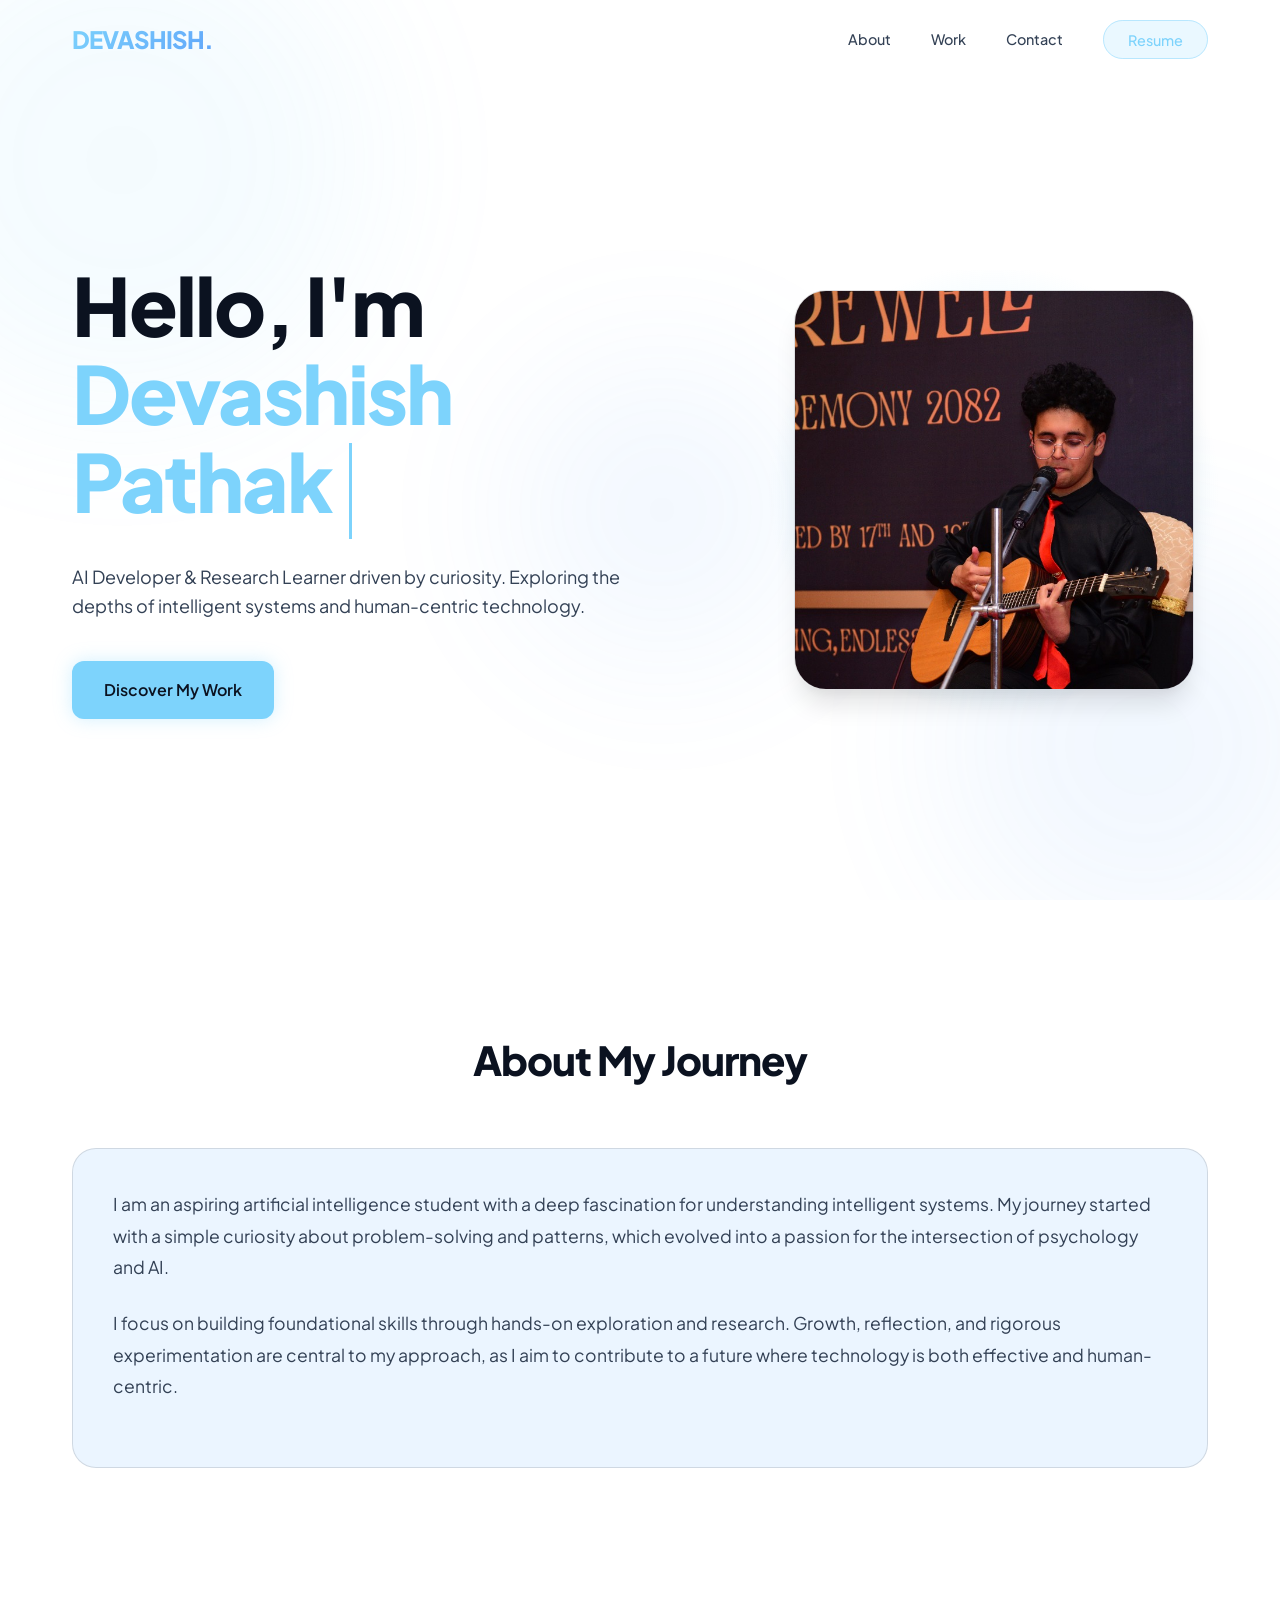
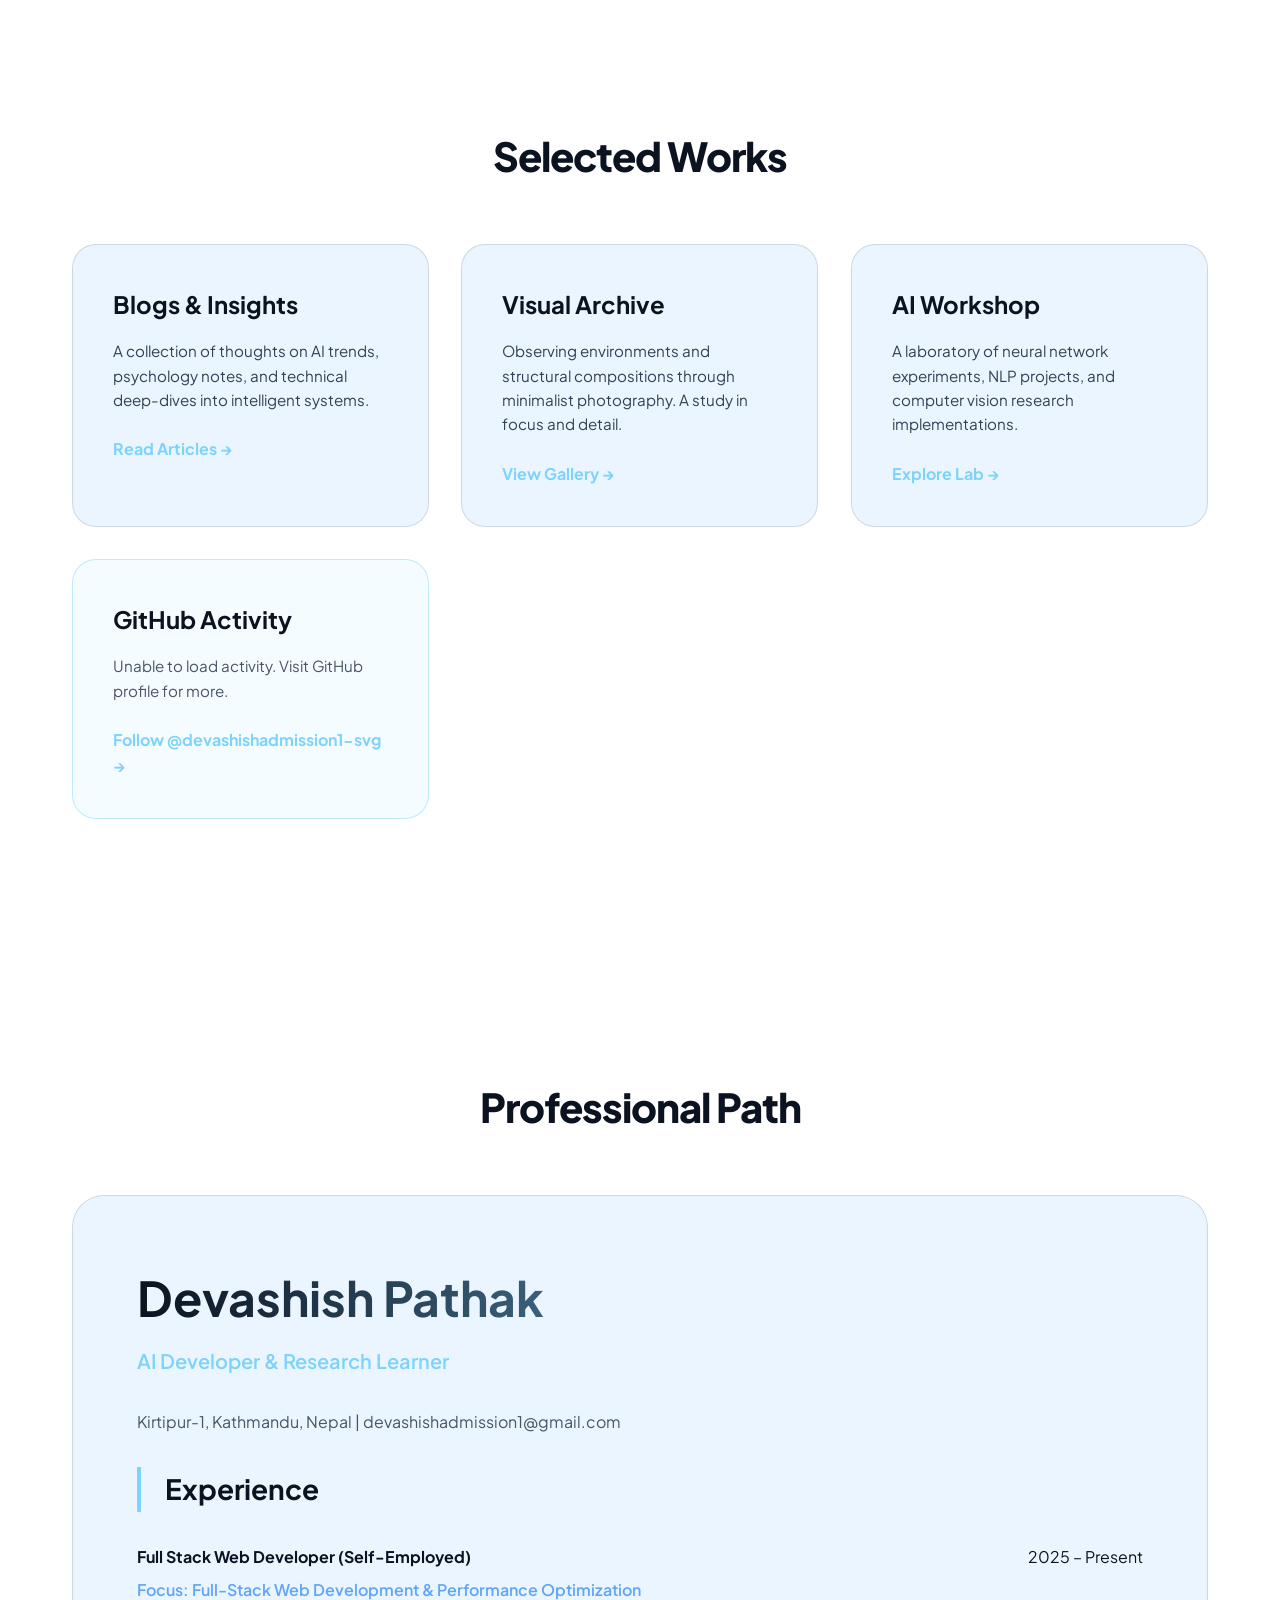
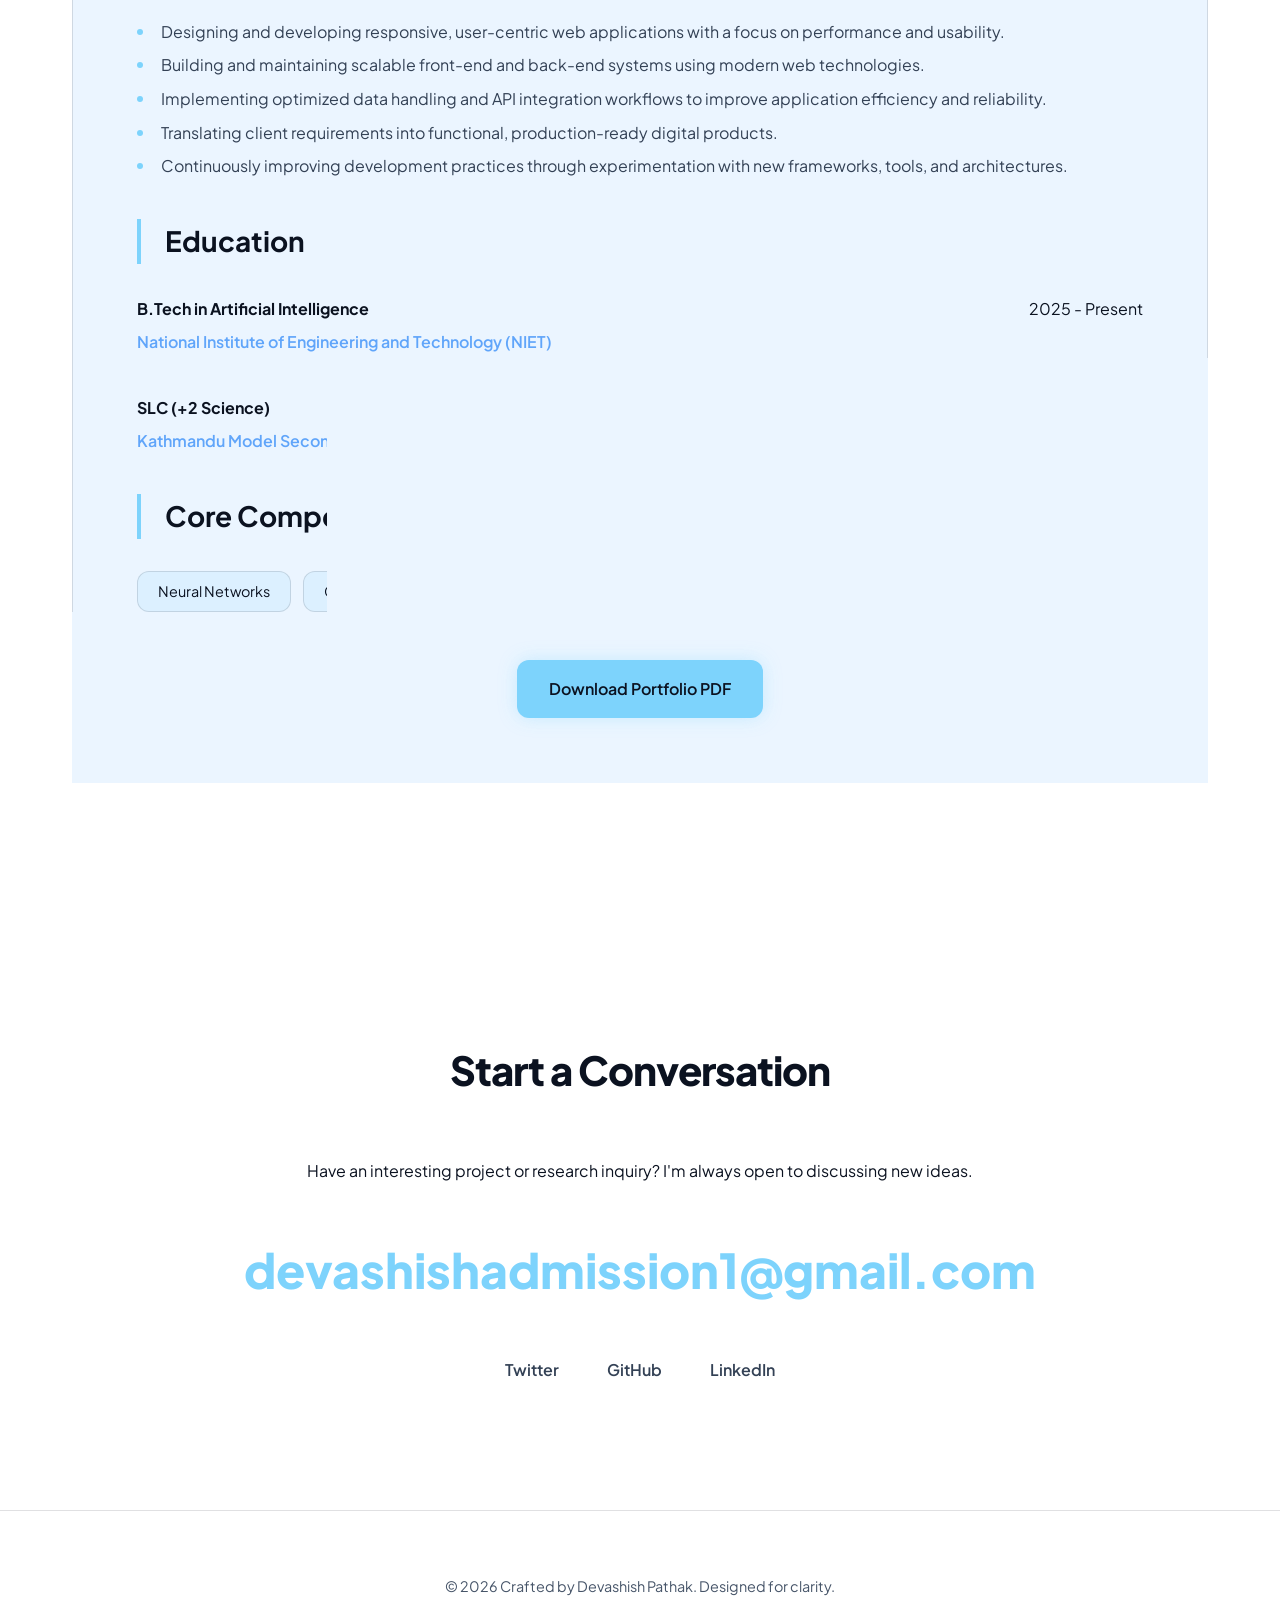
==== commit dcf3ab26: "Add favicon and update HTML with favicon links" ====
--- a/index.html
+++ b/index.html
@@ -14,6 +14,10 @@
     <meta property="og:description" content="Exploring the intersection of AI, psychology, and intelligent systems.">
     
     <link rel="stylesheet" href="css/style.css">
+    
+    <!-- Favicon -->
+    <link rel="icon" type="image/x-icon" href="assets/favicon.ico">
+    <link rel="shortcut icon" href="assets/favicon.ico">
 </head>
 
 <body>
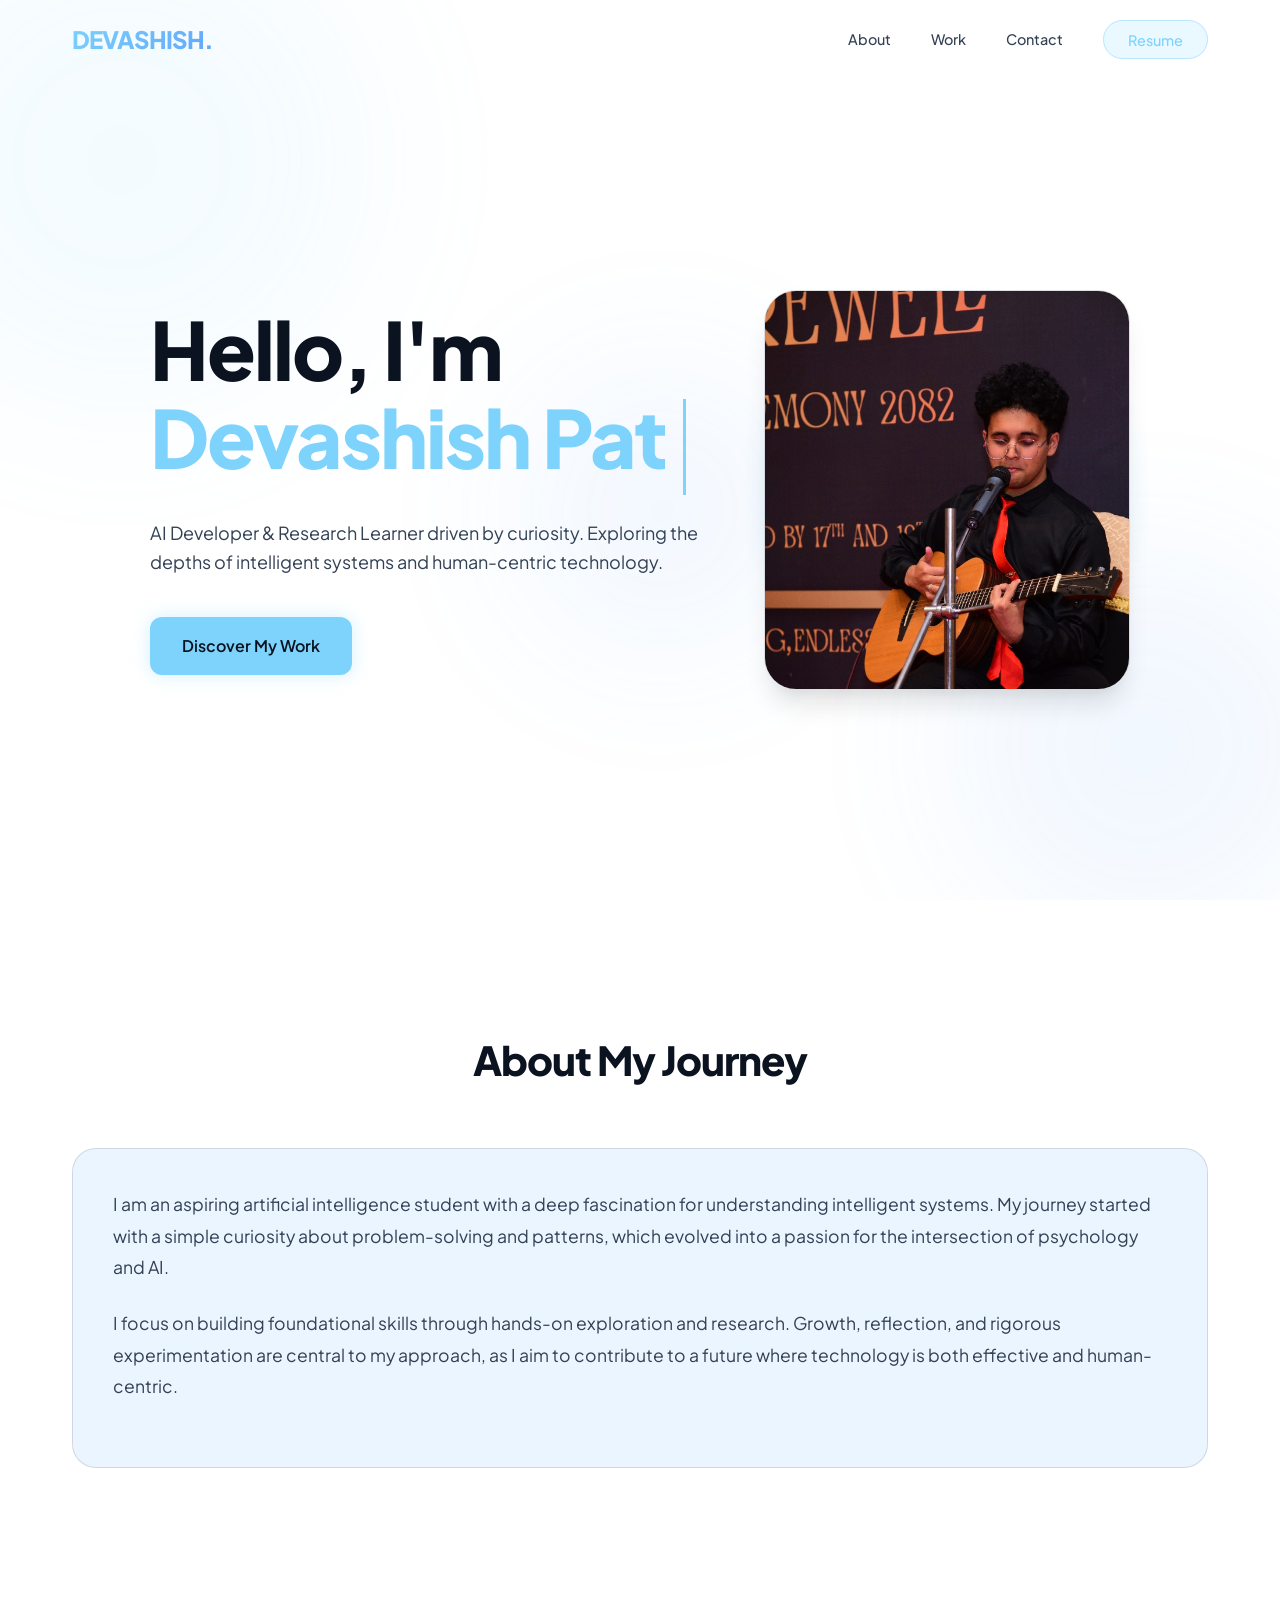
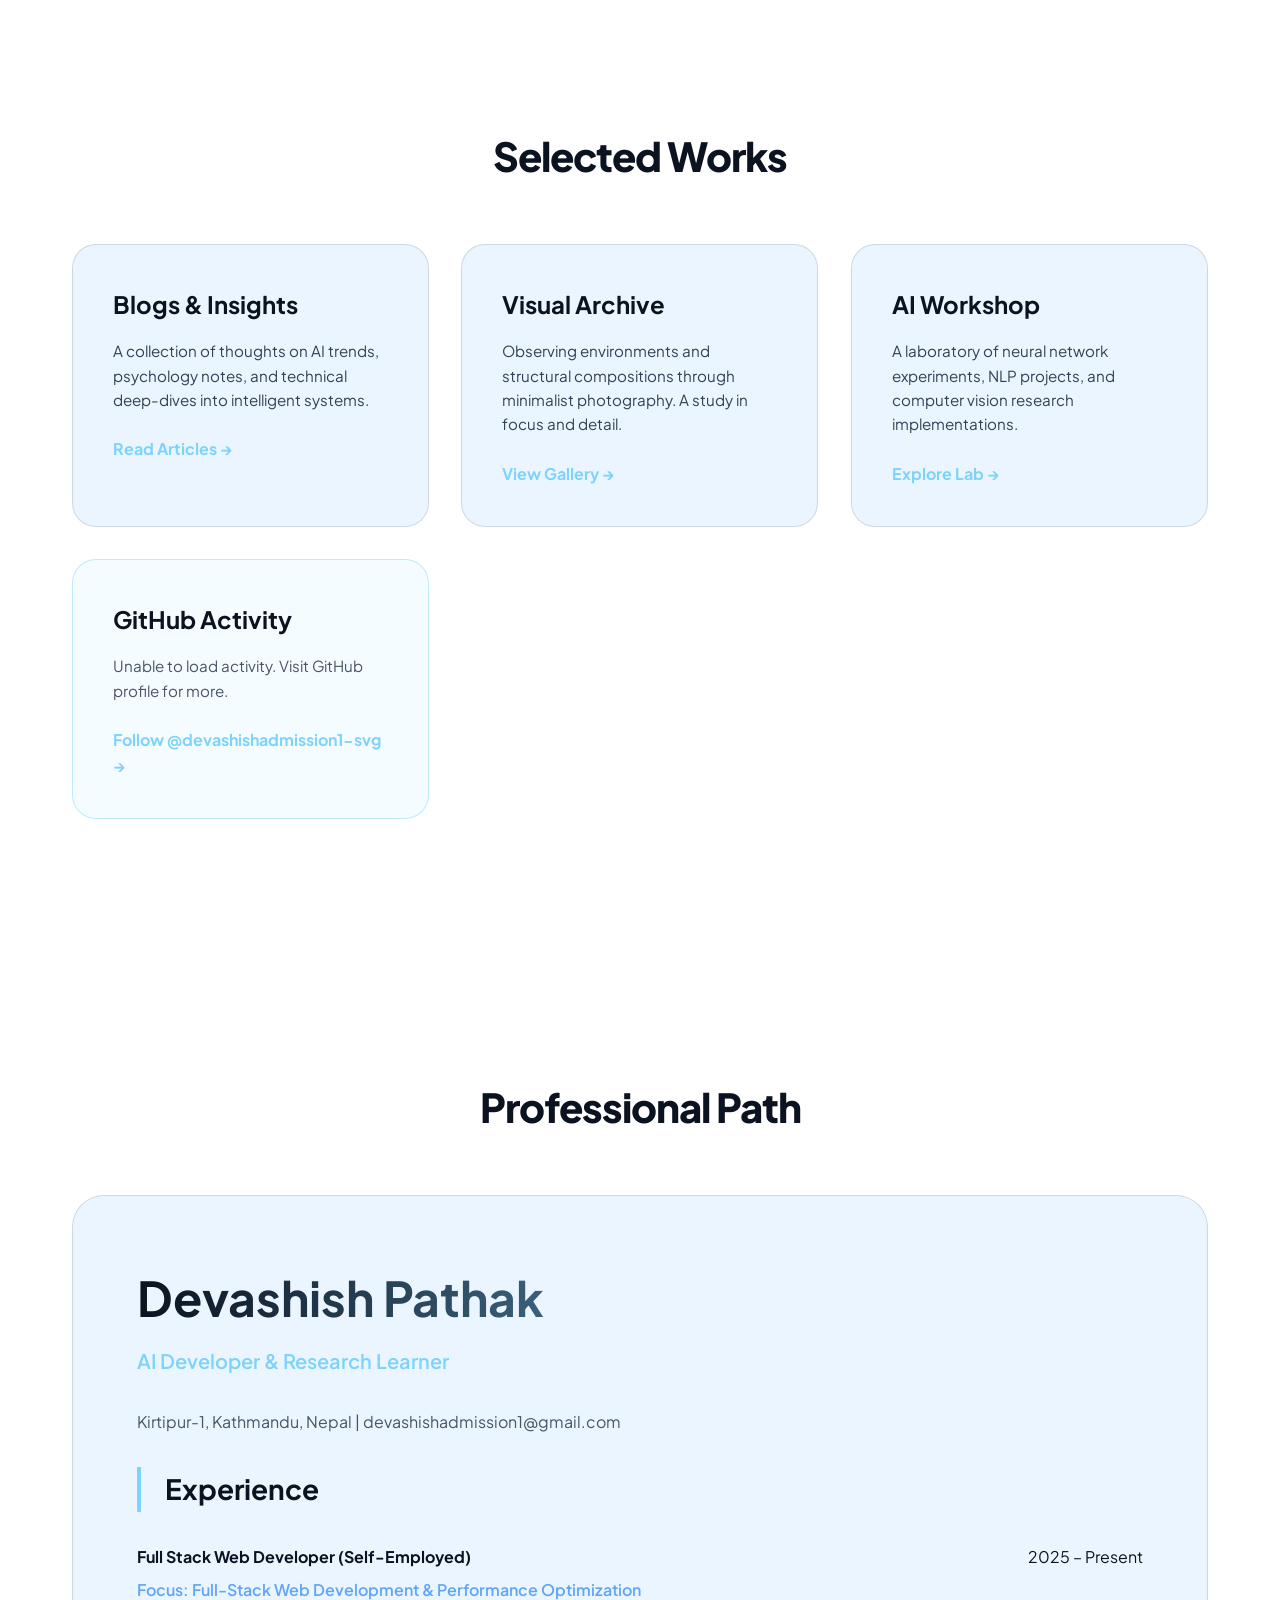
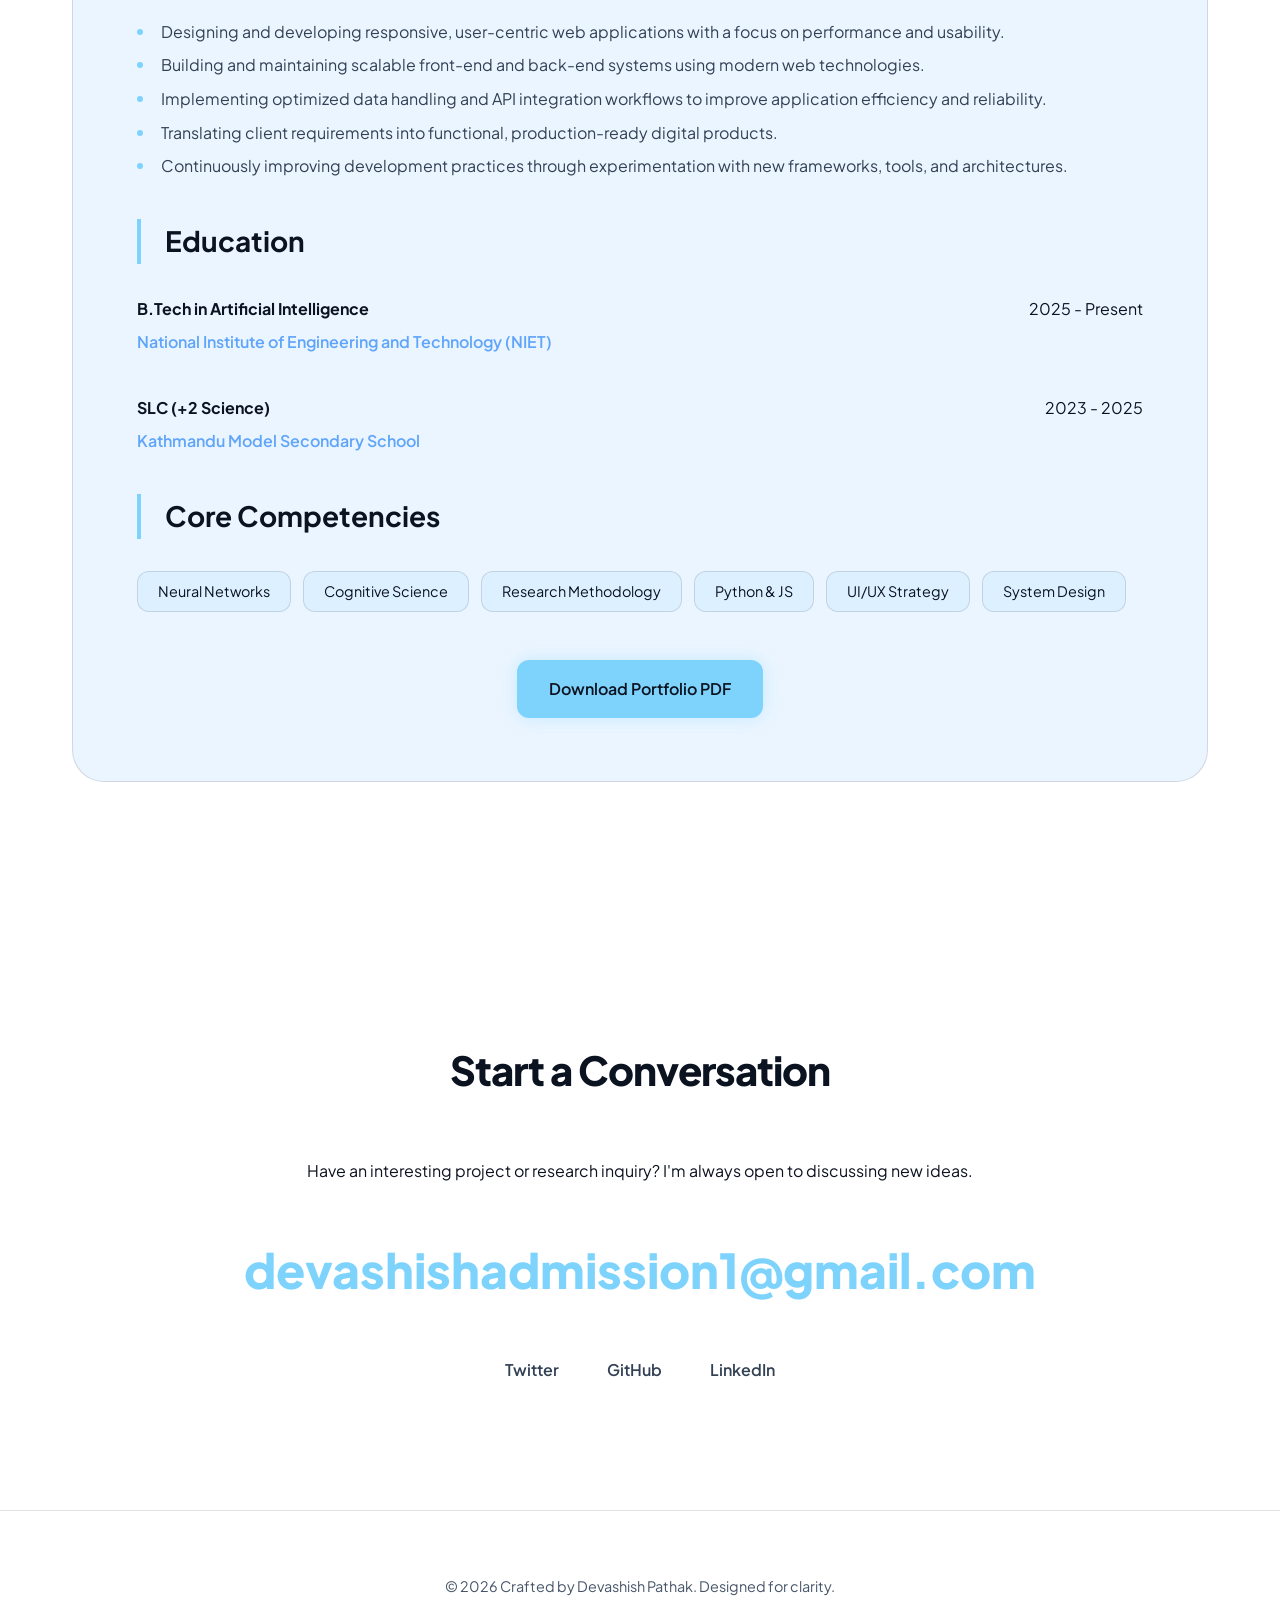
==== commit 722c22e4: "Convert favicon to PNG format and update HTML links" ====
--- a/index.html
+++ b/index.html
@@ -16,8 +16,8 @@
     <link rel="stylesheet" href="css/style.css">
     
     <!-- Favicon -->
-    <link rel="icon" type="image/x-icon" href="assets/favicon.ico">
-    <link rel="shortcut icon" href="assets/favicon.ico">
+    <link rel="icon" type="image/png" href="assets/favicon.png">
+    <link rel="shortcut icon" href="assets/favicon.png">
 </head>
 
 <body>
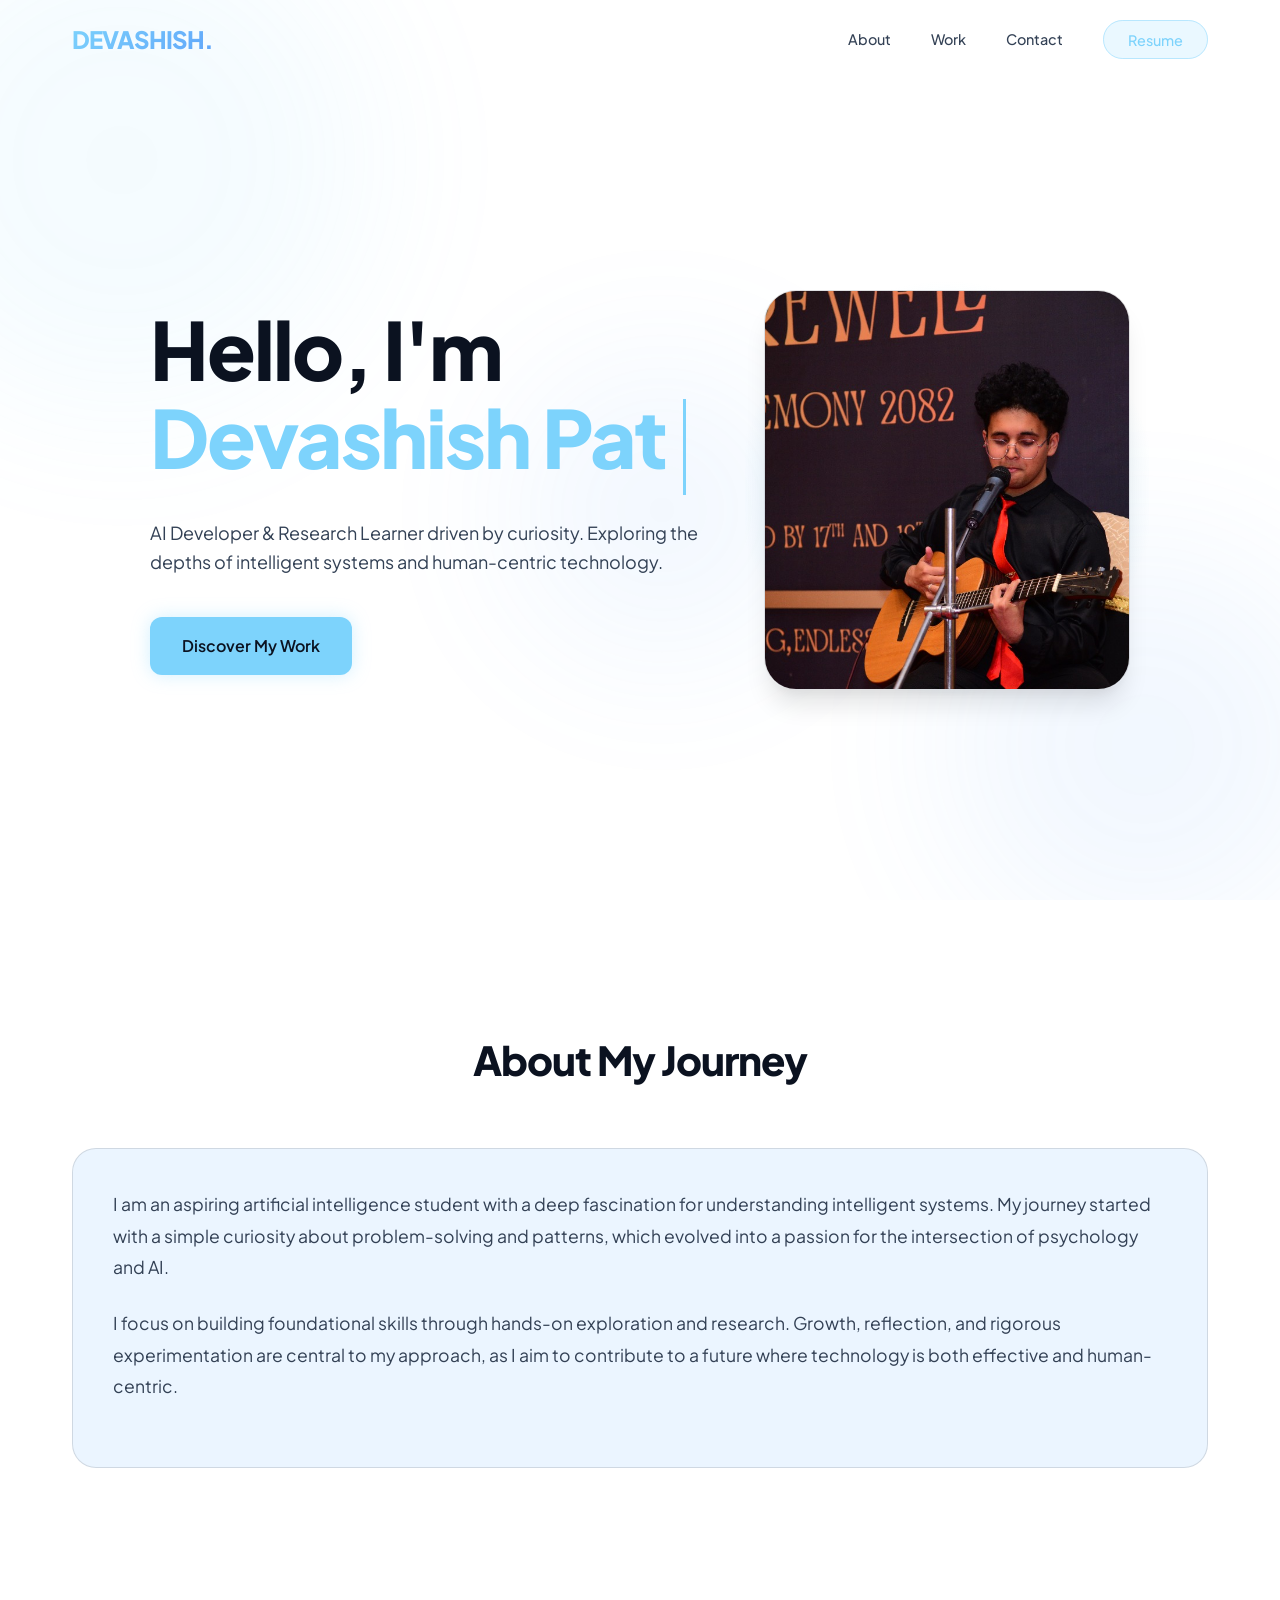
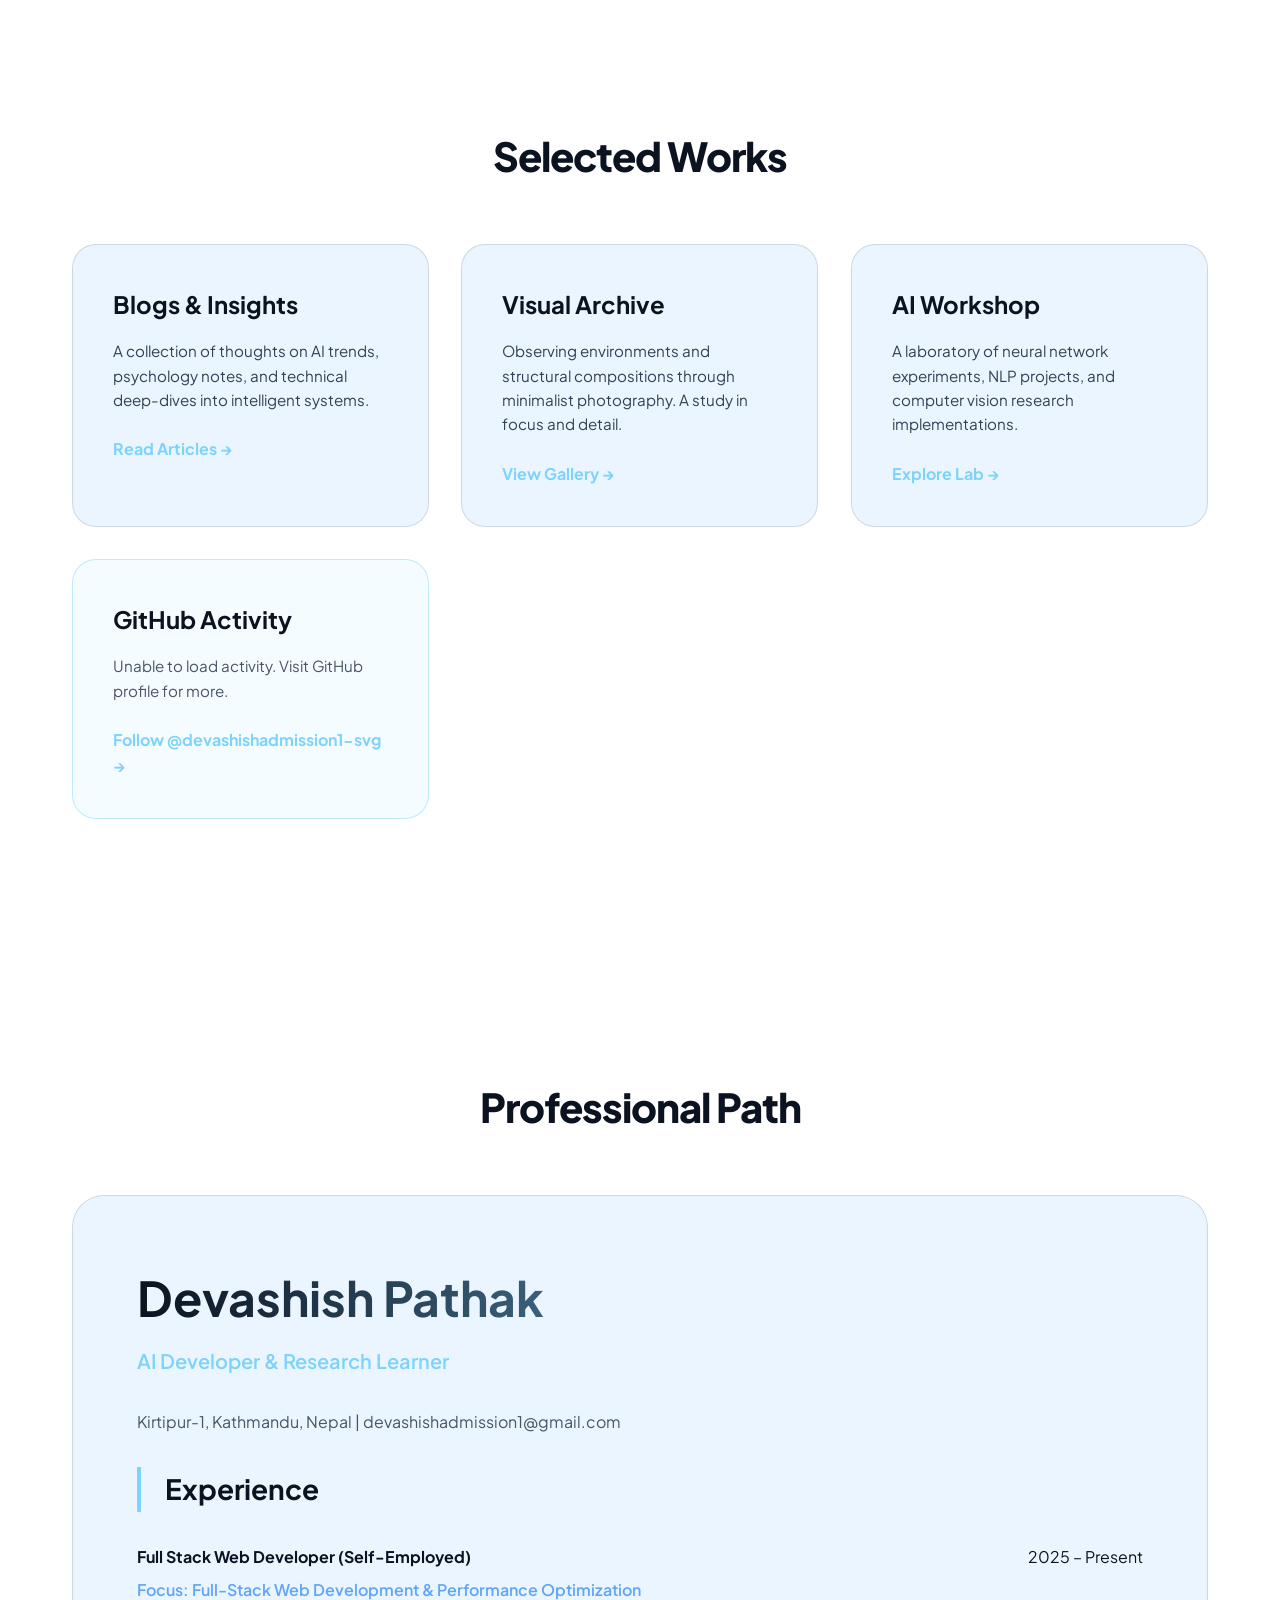
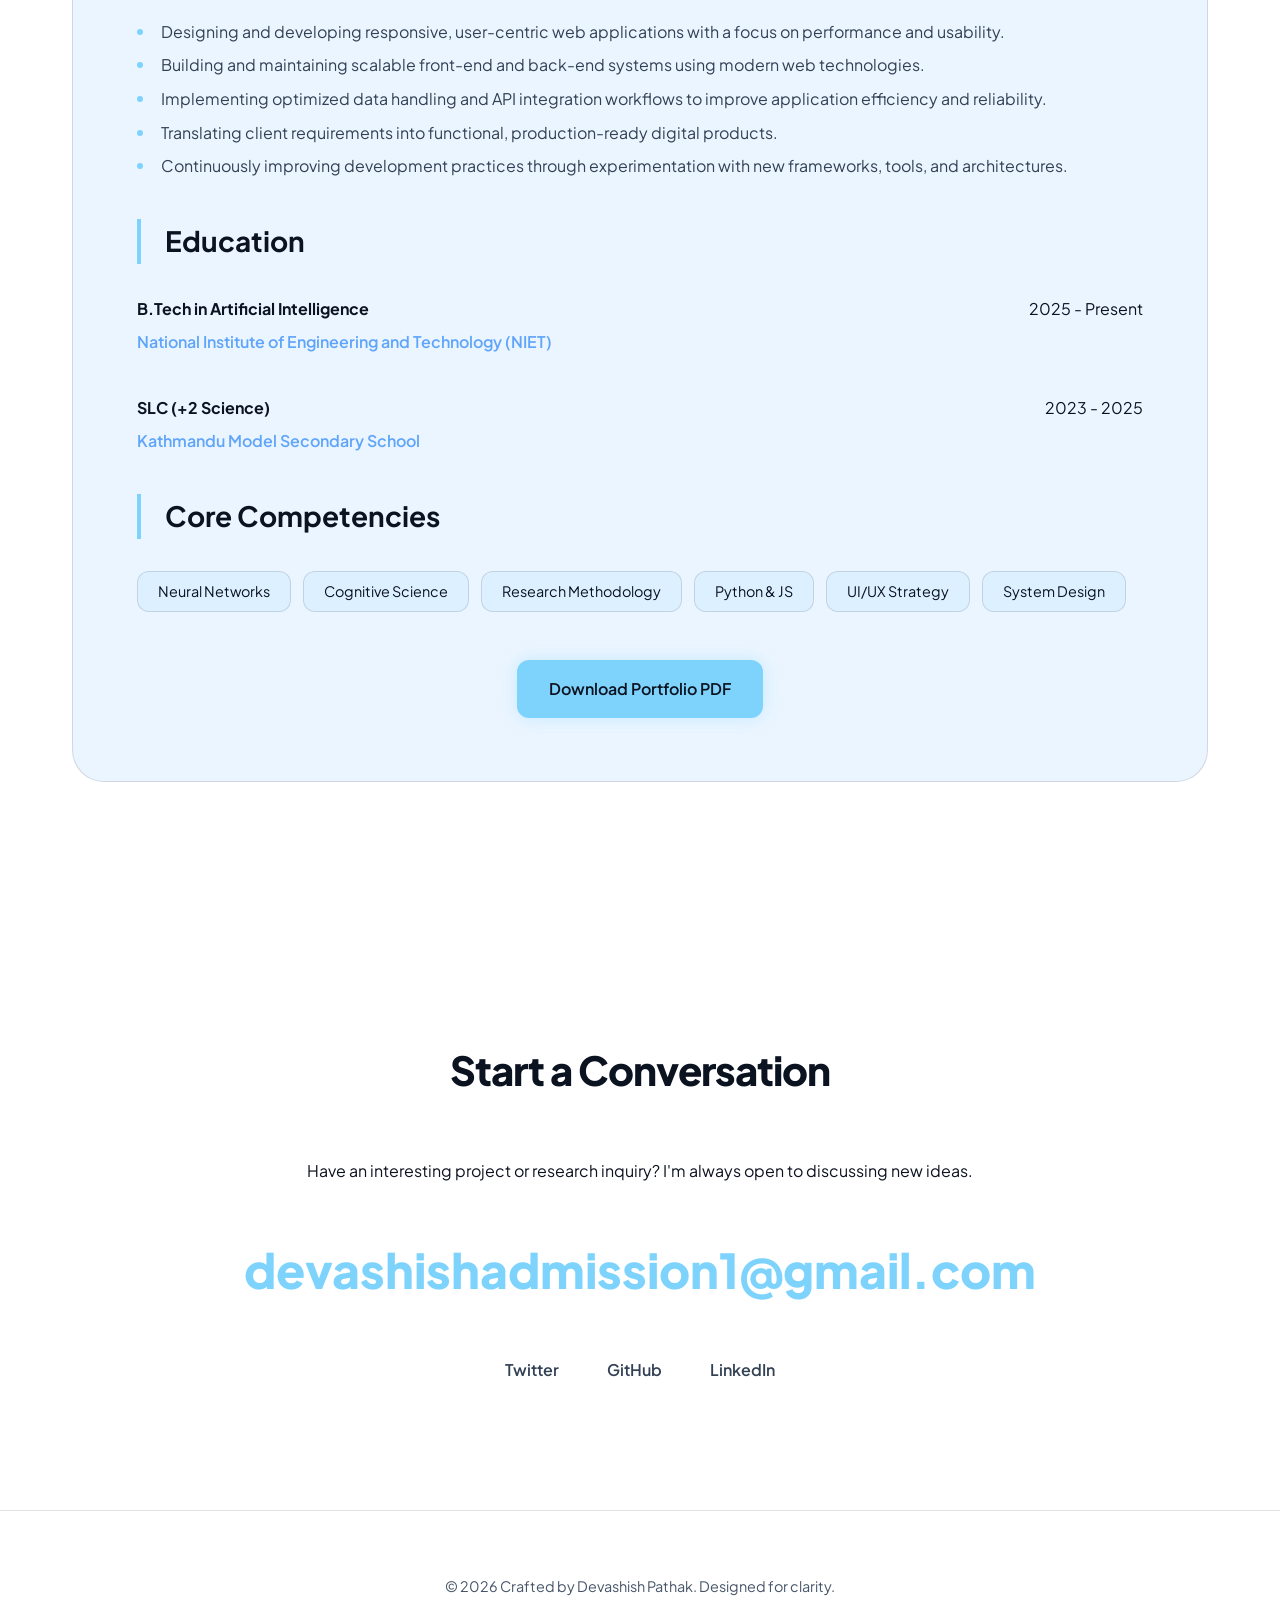
==== commit a4a82971: "Update page title to 'Devashish Pathak'" ====
--- a/index.html
+++ b/index.html
@@ -4,7 +4,7 @@
 <head>
     <meta charset="UTF-8">
     <meta name="viewport" content="width=device-width, initial-scale=1.0">
-    <title>Devashish Pathak | AI Developer & Research Learner</title>
+    <title>Devashish Pathak</title>
     <meta name="description"
         content="Personal portfolio of Devashish Pathak, an AI Developer and Research Learner exploring intelligent systems.">
     
